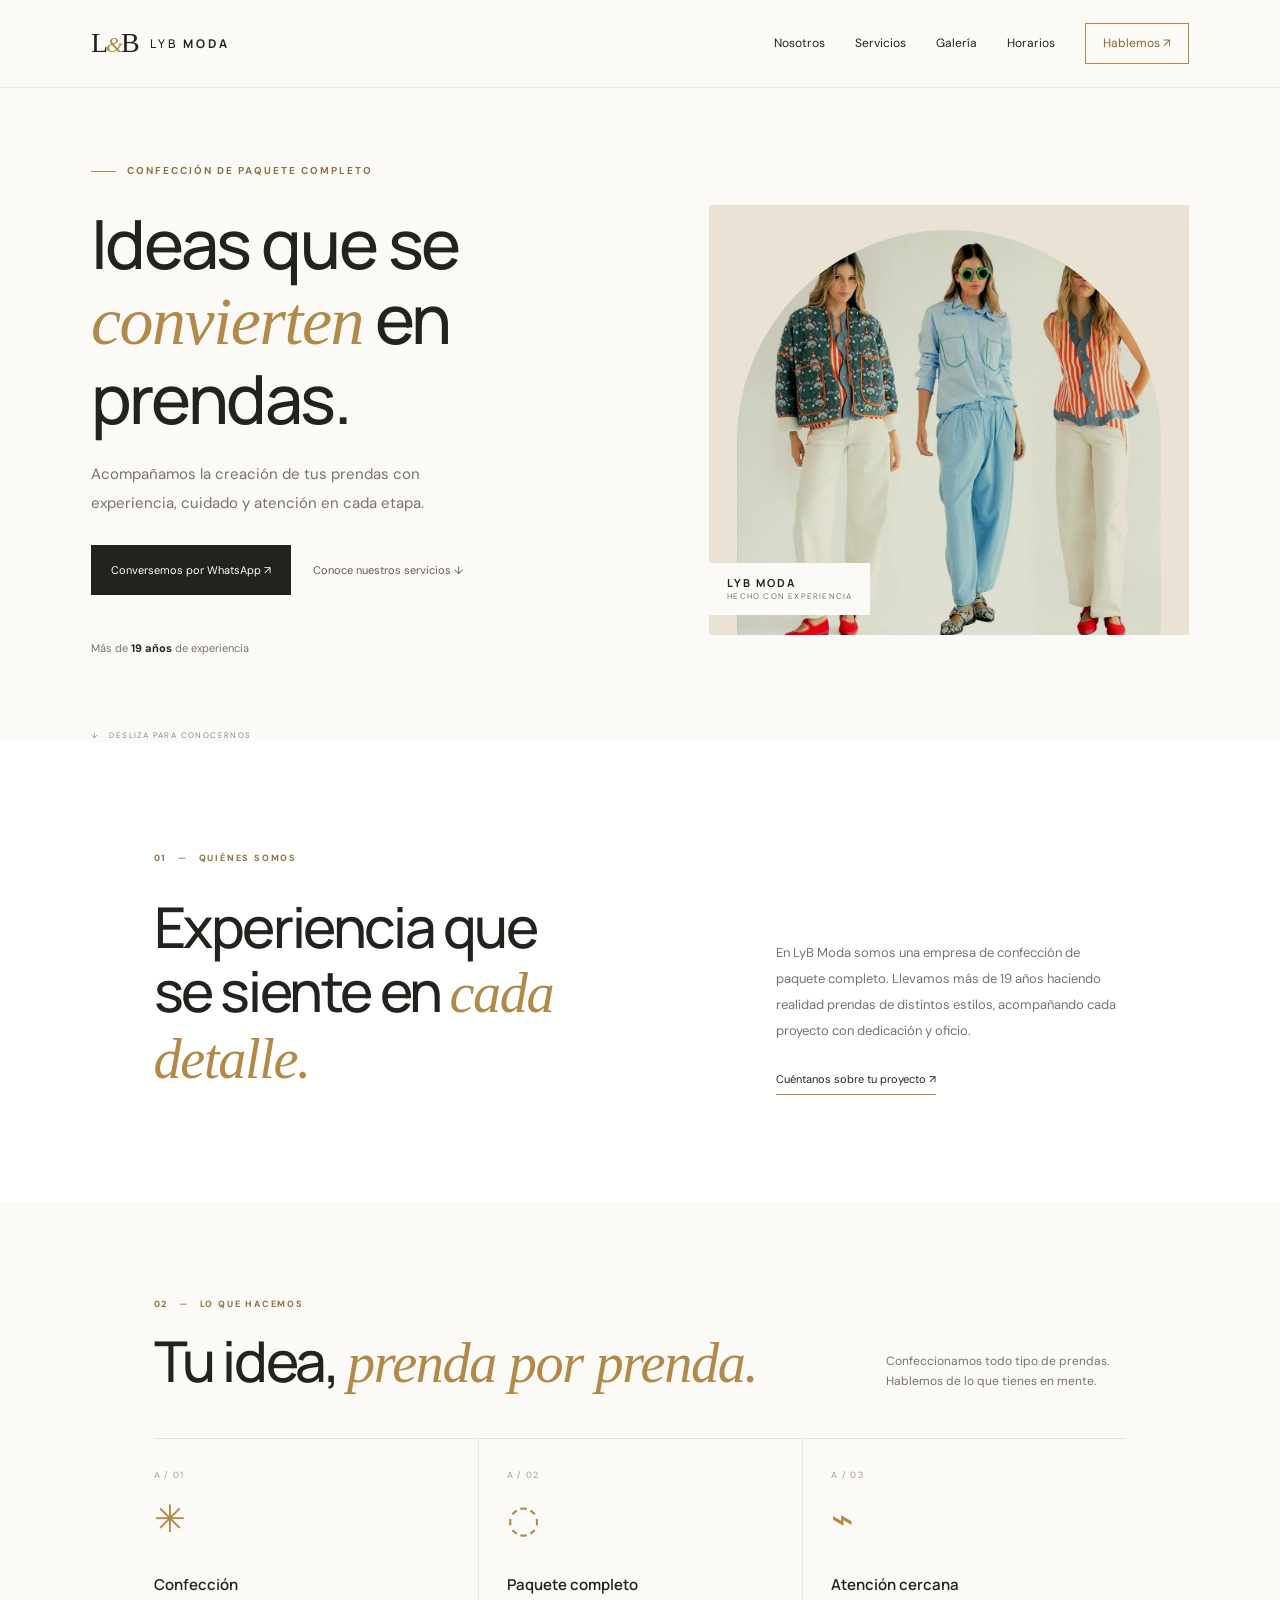
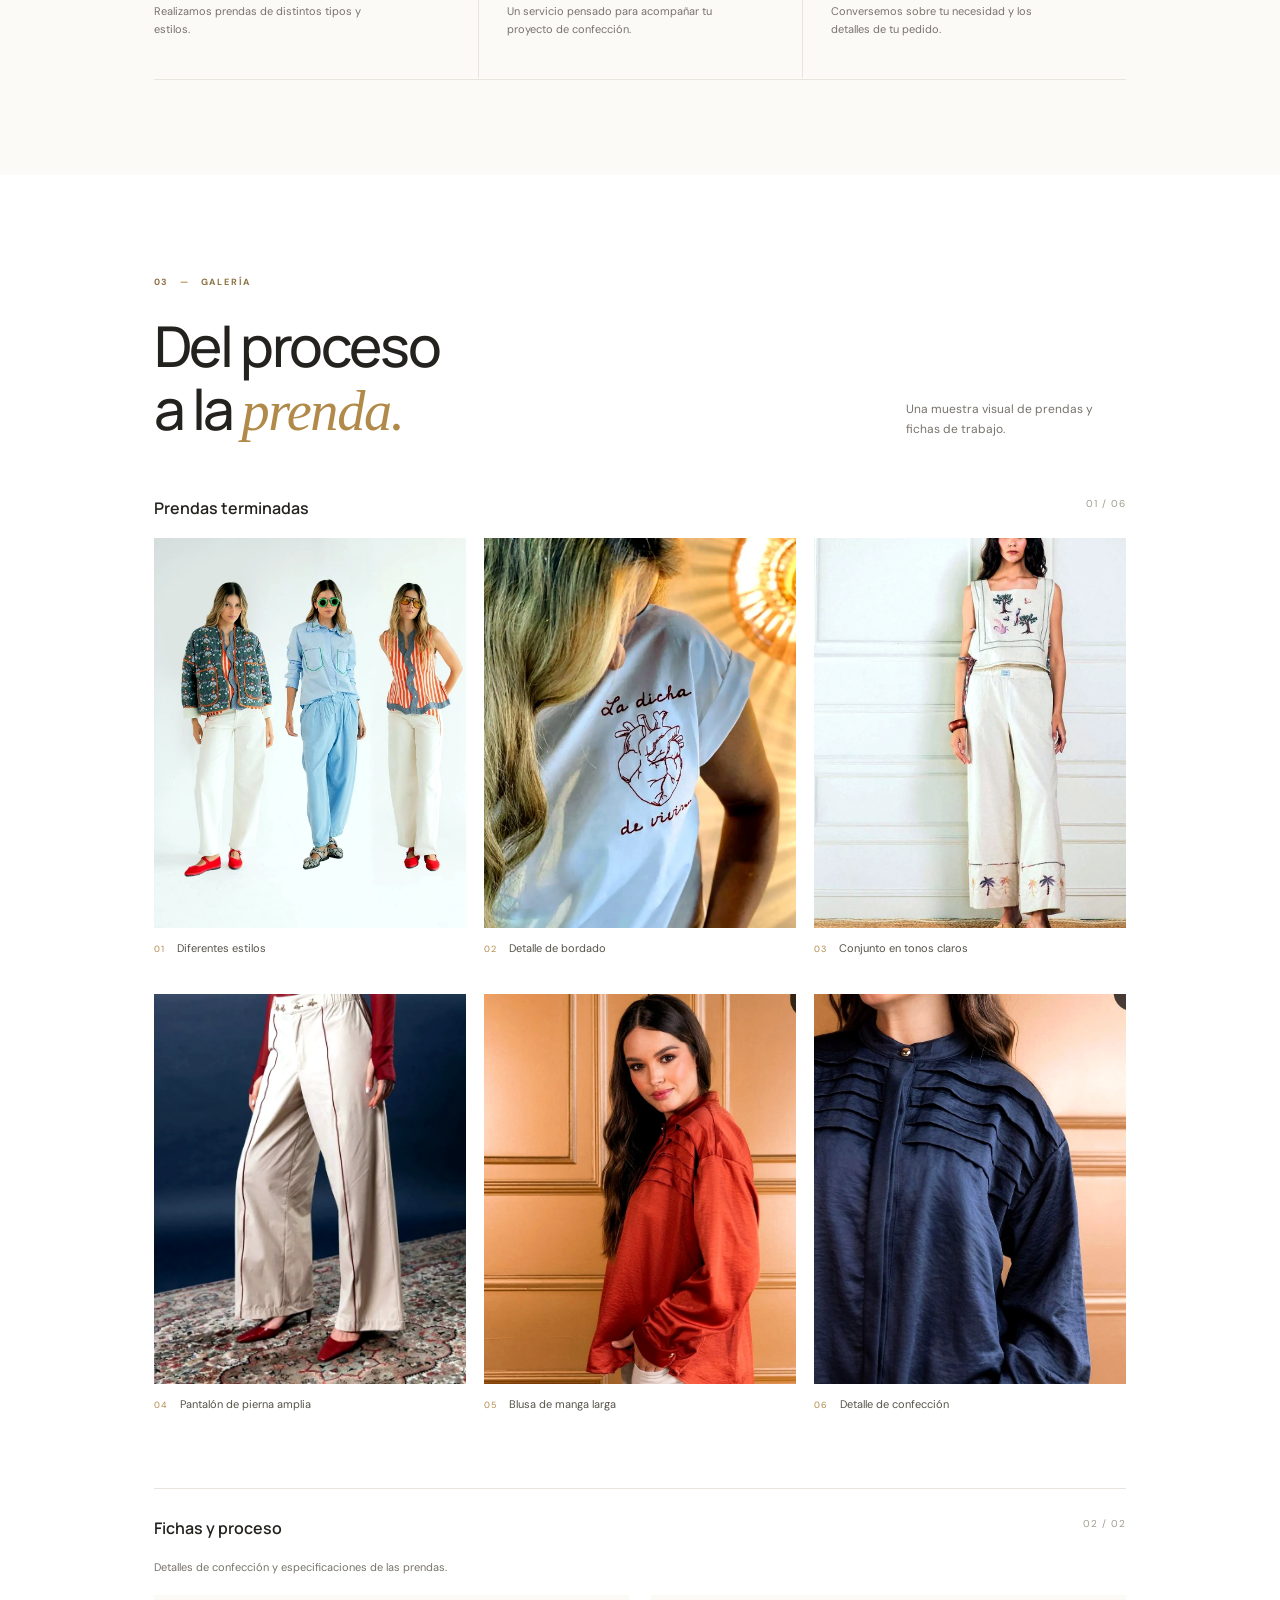
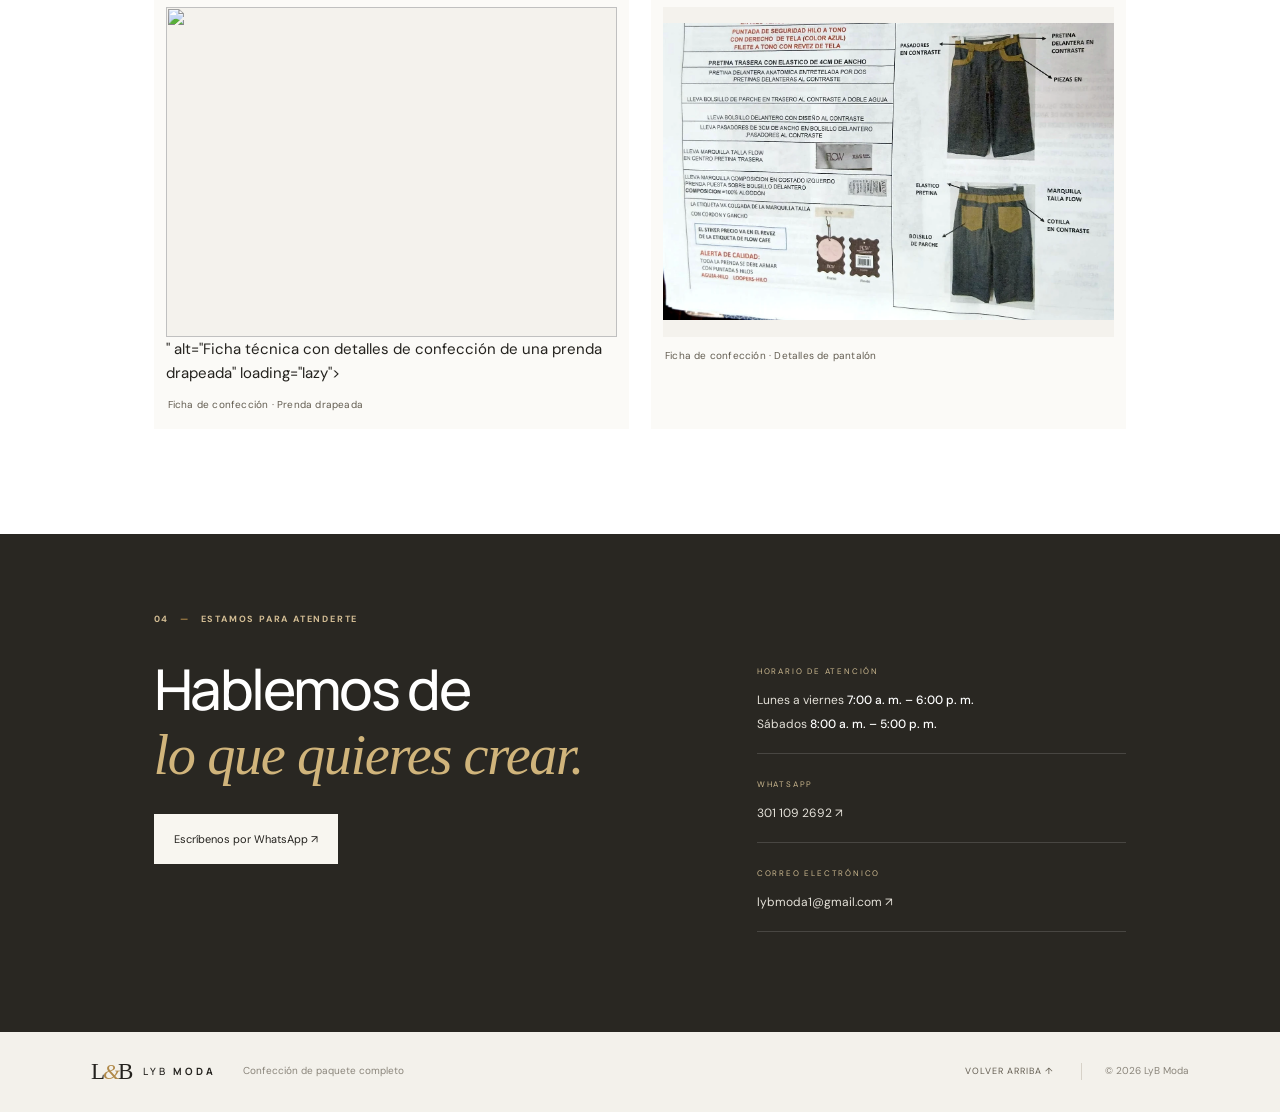
==== index.html @ 77613982 "Update index.html" ====
<!doctype html>
<html lang="es">
<head><link rel="icon" type="image/svg+xml" href="/favicon.svg"><meta name="google-site-verification" content="0dQCkHLIW9ZIrXyaN4uLLmkhu7YWwu2IbGahQfvzUVA">
  <meta charset="utf-8"><meta name="viewport" content="width=device-width, initial-scale=1"><meta name="theme-color" content="#fbfaf7">
  <meta name="description" content="LyB Moda: confección de paquete completo con más de 19 años de experiencia.">
  <title>LyB Moda | Confección de paquete completo</title>
  <link rel="preconnect" href="https://fonts.googleapis.com"><link rel="preconnect" href="https://fonts.gstatic.com" crossorigin>
  <link href="https://fonts.googleapis.com/css2?family=DM+Sans:wght@400;500;600;700&family=Manrope:wght@400;500;600;700;800&display=swap" rel="stylesheet">
  <link rel="stylesheet" href="styles.css">
</head>
<body>
  <header class="site-header"><a class="brand" href="#inicio"><span class="brand-mark">L<span>&amp;</span>B</span><span class="brand-name">LYB <b>MODA</b></span></a>
    <button class="menu-toggle" aria-expanded="false" aria-controls="site-nav" aria-label="Abrir menú"><span></span><span></span></button>
    <nav id="site-nav" class="site-nav" aria-label="Navegación principal"><a href="#nosotros">Nosotros</a><a href="#servicios">Servicios</a><a href="#galeria">Galería</a><a href="#horarios">Horarios</a><a class="nav-cta" href="https://wa.me/573011092692" target="_blank" rel="noopener">Hablemos ↗</a></nav>
  </header>
  <main>
    <section class="hero" id="inicio"><div class="hero-copy"><p class="eyebrow">CONFECCIÓN DE PAQUETE COMPLETO</p><h1>Ideas que se<br><em>convierten</em> en prendas.</h1><p class="hero-text">Acompañamos la creación de tus prendas con experiencia, cuidado y atención en cada etapa.</p><div class="hero-actions"><a class="button button-dark" href="https://wa.me/573011092692?text=Hola%20LyB%20Moda%2C%20quiero%20conocer%20sus%20servicios." target="_blank" rel="noopener">Conversemos por WhatsApp ↗</a><a class="text-link" href="#servicios">Conoce nuestros servicios ↓</a></div><p class="hero-note">Más de <strong>19 años</strong> de experiencia</p></div><div class="hero-art"><div class="art-arch"><img src="lookbook-equipo.webp" alt="Tres propuestas de prendas en diferentes estilos"></div><div class="art-label"><b>LYB MODA</b><small>HECHO CON EXPERIENCIA</small></div></div><a class="scroll-cue" href="#nosotros">↓ &nbsp; DESLIZA PARA CONOCERNOS</a></section>
    <section class="intro section" id="nosotros"><div class="section-kicker">01 <span>—</span> QUIÉNES SOMOS</div><div class="intro-content"><h2>Experiencia que<br>se siente en <em>cada detalle.</em></h2><div class="intro-copy"><p>En LyB Moda somos una empresa de confección de paquete completo. Llevamos más de 19 años haciendo realidad prendas de distintos estilos, acompañando cada proyecto con dedicación y oficio.</p><a class="under-link" href="https://wa.me/573011092692" target="_blank" rel="noopener">Cuéntanos sobre tu proyecto ↗</a></div></div></section>
    <section class="services section" id="servicios"><div class="section-head"><div><div class="section-kicker">02 <span>—</span> LO QUE HACEMOS</div><h2>Tu idea, <em>prenda por prenda.</em></h2></div><p>Confeccionamos todo tipo de prendas. Hablemos de lo que tienes en mente.</p></div><div class="service-grid"><article class="service-card"><span class="service-index">A / 01</span><div class="service-icon">✳</div><h3>Confección</h3><p>Realizamos prendas de distintos tipos y estilos.</p></article><article class="service-card"><span class="service-index">A / 02</span><div class="service-icon">◌</div><h3>Paquete completo</h3><p>Un servicio pensado para acompañar tu proyecto de confección.</p></article><article class="service-card"><span class="service-index">A / 03</span><div class="service-icon">⌁</div><h3>Atención cercana</h3><p>Conversemos sobre tu necesidad y los detalles de tu pedido.</p></article></div></section>
    <section class="gallery section" id="galeria"><div class="section-kicker">03 <span>—</span> GALERÍA</div><div class="gallery-heading"><h2>Del proceso<br>a la <em>prenda.</em></h2><p>Una muestra visual de prendas y fichas de trabajo.</p></div><h3 class="gallery-subtitle">Prendas terminadas <span>01 / 06</span></h3><div class="garment-grid">
      <figure class="garment-card"><img src="lookbook-equipo.webp" alt="Tres propuestas de prendas en diferentes estilos" loading="lazy"><figcaption><span>01</span> Diferentes estilos</figcaption></figure>
      <figure class="garment-card"><img src="detalle-bordado.webp" alt="Detalle de bordado aplicado en una prenda" loading="lazy"><figcaption><span>02</span> Detalle de bordado</figcaption></figure>
      <figure class="garment-card"><img src="conjunto-claro.webp" alt="Conjunto claro con detalles decorativos" loading="lazy"><figcaption><span>03</span> Conjunto en tonos claros</figcaption></figure>
      <figure class="garment-card"><img src="pantalon-sastrero.webp" alt="Pantalón de pierna amplia en tono claro" loading="lazy"><figcaption><span>04</span> Pantalón de pierna amplia</figcaption></figure>
      <figure class="garment-card"><img src="blusa-roja.webp" alt="Blusa roja de manga larga" loading="lazy"><figcaption><span>05</span> Blusa de manga larga</figcaption></figure>
      <figure class="garment-card"><img src="blusa-azul.webp" alt="Detalle de blusa azul con pliegues" loading="lazy"><figcaption><span>06</span> Detalle de confección</figcaption></figure>
    </div><div class="process-heading"><div><h3 class="gallery-subtitle">Fichas y proceso</h3><p>Detalles de confección y especificaciones de las prendas.</p></div><span>02 / 02</span></div><div class="process-grid"><figure class="process-card"><img src="<img src="ficha-sin-flow.jpg" ...>
      " alt="Ficha técnica con detalles de confección de una prenda drapeada" loading="lazy"><figcaption>Ficha de confección · Prenda drapeada</figcaption></figure><figure class="process-card"><img src="ficha-pantalon-detalles.webp" alt="Ficha técnica de pantalón con detalles de bolsillos y costuras" loading="lazy"><figcaption>Ficha de confección · Detalles de pantalón</figcaption></figure></div></section>
    <section class="contact-band" id="horarios"><div class="section-kicker">04 <span>—</span> ESTAMOS PARA ATENDERTE</div><div class="contact-layout"><div><h2>Hablemos de<br><em>lo que quieres crear.</em></h2><a class="button button-light" href="https://wa.me/573011092692?text=Hola%20LyB%20Moda%2C%20quiero%20hacer%20una%20consulta." target="_blank" rel="noopener">Escríbenos por WhatsApp ↗</a></div><div class="contact-details"><div class="detail-block"><span class="detail-label">HORARIO DE ATENCIÓN</span><p>Lunes a viernes <b>7:00 a. m. – 6:00 p. m.</b><br>Sábados <b>8:00 a. m. – 5:00 p. m.</b></p></div><div class="detail-block"><span class="detail-label">WHATSAPP</span><a href="https://wa.me/573011092692" target="_blank" rel="noopener">301 109 2692 ↗</a></div><div class="detail-block"><span class="detail-label">CORREO ELECTRÓNICO</span><a href="mailto:lybmoda1@gmail.com">lybmoda1@gmail.com ↗</a></div></div></div></section>
  </main>
  <footer class="footer"><a class="brand" href="#inicio"><span class="brand-mark">L<span>&amp;</span>B</span><span class="brand-name">LYB <b>MODA</b></span></a><span class="footer-note">Confección de paquete completo</span><a class="back-top" href="#inicio">VOLVER ARRIBA ↑</a><span class="copyright">© <span id="year">2026</span> LyB Moda</span></footer>
  <script src="script.js"></script>
</body>
</html>
---- styles.css ----
:root{--ink:#24221e;--muted:#77736c;--gold:#b18a4a;--paper:#fbfaf7;--white:#fff;--line:#e9e5dc;--serif:Georgia,'Times New Roman',serif;--sans:'DM Sans',Arial,sans-serif;--display:'Manrope',Arial,sans-serif}*{box-sizing:border-box}html{scroll-behavior:smooth}body{margin:0;background:var(--paper);color:var(--ink);font-family:var(--sans);font-size:15px;line-height:1.65}a{color:inherit;text-decoration:none}.site-header{height:88px;padding:0 7.1%;display:flex;align-items:center;justify-content:space-between;border-bottom:1px solid #24221e12;background:#fbfaf7f5;position:relative;z-index:5}.brand{display:flex;align-items:center;gap:12px}.brand-mark{font-family:var(--serif);font-size:28px;letter-spacing:-2px}.brand-mark span{font-style:italic;color:var(--gold);font-size:22px}.brand-name{font-family:var(--display);font-size:12px;letter-spacing:3px;font-weight:500}.brand-name b{font-weight:700}.site-nav{display:flex;align-items:center;gap:30px;font-size:12px}.site-nav>a:not(.nav-cta):hover{color:var(--gold)}.nav-cta{padding:10px 17px;border:1px solid var(--gold);color:#87662f}.menu-toggle{display:none}.hero{min-height:625px;padding:75px 7.1% 65px;display:grid;grid-template-columns:1fr .92fr;align-items:center;gap:6%;position:relative}.hero-copy{max-width:570px;padding-bottom:20px}.eyebrow,.section-kicker{font-size:10px;letter-spacing:2px;font-weight:700;color:#8c7143}.eyebrow{margin:0 0 25px}.eyebrow:before{content:'';display:inline-block;width:25px;height:1px;background:var(--gold);vertical-align:middle;margin-right:11px}h1,h2{font-family:var(--display);font-weight:500;letter-spacing:-2.4px;line-height:1.12}h1{font-size:clamp(47px,5.3vw,74px);margin:0 0 24px}h1 em,h2 em{font-family:var(--serif);font-weight:400;color:var(--gold);letter-spacing:-1.4px}.hero-text{max-width:400px;color:var(--muted);font-size:15px;line-height:1.9;margin-bottom:28px}.hero-actions{display:flex;align-items:center;gap:22px;flex-wrap:wrap}.button{display:inline-flex;align-items:center;justify-content:center;min-height:50px;padding:0 20px;font-size:11px;transition:.2s}.button:hover{transform:translateY(-2px)}.button-dark{background:var(--ink);color:white}.button-light{background:#f8f6f0;color:var(--ink)}.text-link{font-size:11px;color:#605b52}.hero-note{margin:44px 0 0;color:var(--muted);font-size:11px}.hero-note strong{color:var(--ink)}.hero-art{height:430px;max-width:480px;width:100%;justify-self:end;position:relative;background:#e9e2d5}.art-arch{position:absolute;inset:25px 28px 0;overflow:hidden;border-radius:240px 240px 0 0;background:#e7dfd0}.art-arch img{height:100%;width:100%;object-fit:cover;object-position:center 35%;mix-blend-mode:multiply}.art-label{position:absolute;left:0;bottom:20px;background:var(--paper);padding:12px 18px;display:flex;flex-direction:column}.art-label b{font:700 11px var(--display);letter-spacing:2px}.art-label small{font-size:8px;letter-spacing:1.2px;color:var(--muted)}.scroll-cue{position:absolute;bottom:0;left:7.1%;font-size:8px;letter-spacing:1.4px;color:#8d887f}.section{padding-left:12%;padding-right:12%}.intro{padding-top:108px;padding-bottom:111px;background:white}.section-kicker{font-size:9px;letter-spacing:1.8px}.section-kicker span{color:var(--gold);padding:0 7px}.intro-content{display:grid;grid-template-columns:1.2fr .8fr;gap:10%;align-items:end;margin-top:30px}.intro h2,.section-head h2,.gallery-heading h2,.contact-band h2{font-size:clamp(36px,4.4vw,57px);margin:0}.intro-copy{max-width:410px}.intro-copy p{font-size:13px;color:var(--muted);line-height:2;margin-bottom:22px}.under-link{font-size:11px;border-bottom:1px solid var(--gold);padding-bottom:8px}.services{padding-top:95px;padding-bottom:95px}.section-head{display:flex;justify-content:space-between;align-items:end;gap:40px;margin-bottom:42px}.section-head h2{margin-top:18px}.section-head>p{max-width:240px;font-size:12px;color:var(--muted);margin:0 0 4px}.service-grid{display:grid;grid-template-columns:repeat(3,1fr);border-top:1px solid var(--line);border-bottom:1px solid var(--line)}.service-card{min-height:240px;padding:22px 28px 24px 0;border-bottom:2px solid transparent;transition:.2s}.service-card:hover{border-color:var(--gold)}.service-card+.service-card{border-left:1px solid var(--line);padding-left:28px}.service-index{font-size:9px;letter-spacing:1.3px;color:#a29c90}.service-icon{height:65px;margin:12px 0;color:var(--gold);font:38px var(--serif)}.service-card h3{font:600 15px var(--display);margin:0 0 7px}.service-card p{font-size:11px;color:var(--muted);max-width:230px;margin:0}.gallery{padding-top:100px;padding-bottom:105px;background:#fff}.gallery-heading{display:flex;justify-content:space-between;align-items:end;margin:25px 0 53px}.gallery-heading p{max-width:220px;color:var(--muted);font-size:12px;margin:0 0 4px}.gallery-subtitle{font:600 16px var(--display);margin:0 0 19px}.gallery-subtitle span,.process-heading>span{float:right;color:#a29c90;font:10px var(--sans);letter-spacing:1px}.garment-grid{display:grid;grid-template-columns:repeat(3,1fr);gap:26px 18px}.garment-card,.process-card{margin:0;min-width:0}.garment-card img{width:100%;aspect-ratio:4/5;object-fit:cover;background:#eee9df;display:block;transition:filter .25s}.garment-card:nth-child(1) img{object-position:center 30%}.garment-card:nth-child(2) img{object-position:center 40%}.garment-card figcaption{font-size:11px;padding:11px 0;color:#565149}.garment-card figcaption span{font-size:9px;letter-spacing:1px;color:var(--gold);margin-right:9px}.process-heading{display:flex;justify-content:space-between;align-items:start;margin:64px 0 18px;padding-top:28px;border-top:1px solid var(--line)}.process-heading p{font-size:11px;color:var(--muted);margin:0}.process-grid{display:grid;grid-template-columns:repeat(2,1fr);gap:22px}.process-card{background:var(--paper);padding:12px}.process-card img{width:100%;height:330px;object-fit:contain;display:block;background:#f4f2ed}.process-card figcaption{font-size:10px;letter-spacing:.2px;padding:11px 2px 3px;color:#625c50}.contact-band{background:#292722;color:white;padding:78px 12% 84px}.contact-band .section-kicker{color:#d3bd94}.contact-layout{display:grid;grid-template-columns:1fr .76fr;gap:12%;margin-top:31px}.contact-band h2{margin-bottom:27px}.contact-band h2 em{color:#d0b47b}.detail-block{padding:0 0 17px;margin-bottom:16px;border-bottom:1px solid #ffffff25}.detail-label{font-size:8px;letter-spacing:1.8px;color:#cbb88f}.detail-block p,.detail-block>a{font-size:12px;line-height:2;color:#e4e1d9;margin:6px 0 0;display:block}.detail-block b{font-weight:500;color:#fff}.footer{min-height:80px;padding:18px 7.1%;display:flex;align-items:center;gap:27px;background:#f3f1eb}.footer .brand-mark{font-size:23px}.footer .brand-name{font-size:10px}.footer-note,.copyright{font-size:10px;color:#8a857b}.back-top{font-size:9px;letter-spacing:1px;color:#625c50;margin-left:auto}.copyright{border-left:1px solid #d7d2c8;padding-left:23px}
@media(max-width:900px){.site-header{padding:0 5%}.site-nav{gap:18px}.hero{padding-left:5%;padding-right:5%;min-height:570px;gap:4%}.hero-art{height:370px}.section{padding-left:8%;padding-right:8%}.contact-band{padding-left:8%;padding-right:8%}.scroll-cue{left:5%}.service-card{padding-right:16px}.service-card+.service-card{padding-left:18px}}
@media(max-width:650px){body{font-size:14px}.site-header{height:72px;padding:0 6%}.brand-mark{font-size:25px}.menu-toggle{display:flex;flex-direction:column;gap:5px;border:0;background:none;padding:10px}.menu-toggle span{width:22px;height:1px;background:var(--ink)}.site-nav{display:none;position:absolute;top:71px;left:0;right:0;background:var(--paper);padding:17px 6% 24px;align-items:stretch;gap:0;flex-direction:column;border-bottom:1px solid var(--line)}.site-nav.open{display:flex}.site-nav>a{padding:10px 0}.site-nav .nav-cta{margin-top:7px;text-align:center}.hero{display:flex;flex-direction:column;align-items:stretch;padding:56px 7% 62px;gap:32px}.hero-copy{padding:0}.eyebrow{font-size:8px;margin-bottom:20px}.hero h1{font-size:clamp(45px,12vw,62px);letter-spacing:-2px;margin-bottom:18px}.hero-text{font-size:13px;line-height:1.8}.hero-actions{gap:15px}.button{min-height:47px;padding:0 15px;font-size:10px}.text-link{font-size:10px}.hero-note{margin-top:27px}.hero-art{height:320px;max-width:none}.art-arch{inset:20px 20px 0}.scroll-cue{left:7%;bottom:0}.intro{padding-top:75px;padding-bottom:78px}.intro-content{grid-template-columns:1fr;gap:20px;margin-top:22px}.intro h2,.section-head h2,.gallery-heading h2{font-size:39px;letter-spacing:-1.8px}.intro-copy p{font-size:12px}.services{padding-top:75px;padding-bottom:72px}.section-head{display:block;margin-bottom:28px}.section-head>p{margin-top:14px;font-size:11px}.section-head h2{margin-top:15px}.service-grid{grid-template-columns:1fr}.service-card,.service-card+.service-card{min-height:0;padding:17px 0 20px;border-left:0;border-bottom:1px solid var(--line)}.service-icon{height:42px;margin:8px 0 2px}.service-card h3{font-size:14px}.service-card p{max-width:none}.gallery{padding-top:76px;padding-bottom:78px}.gallery-heading{display:block;margin:20px 0 35px}.gallery-heading p{margin-top:13px}.gallery-subtitle{font-size:14px;margin-bottom:13px}.garment-grid{grid-template-columns:repeat(2,minmax(0,1fr));gap:18px 12px}.garment-card img{aspect-ratio:3/4}.garment-card figcaption{font-size:10px;padding:8px 0}.garment-card figcaption span{margin-right:4px}.process-heading{margin:45px 0 15px;padding-top:22px}.process-grid{grid-template-columns:1fr;gap:15px}.process-card{padding:8px}.process-card img{height:255px}.contact-band{padding:62px 7% 65px}.contact-layout{grid-template-columns:1fr;gap:34px;margin-top:23px}.contact-band h2{font-size:40px;letter-spacing:-1.8px}.detail-block{padding-bottom:13px;margin-bottom:13px}.footer{padding:19px 6%;display:grid;grid-template-columns:1fr auto;gap:12px}.footer-note{grid-column:1}.back-top{grid-column:2;grid-row:1;margin:0}.copyright{grid-column:2;grid-row:2;border:0;padding:0;text-align:right}}
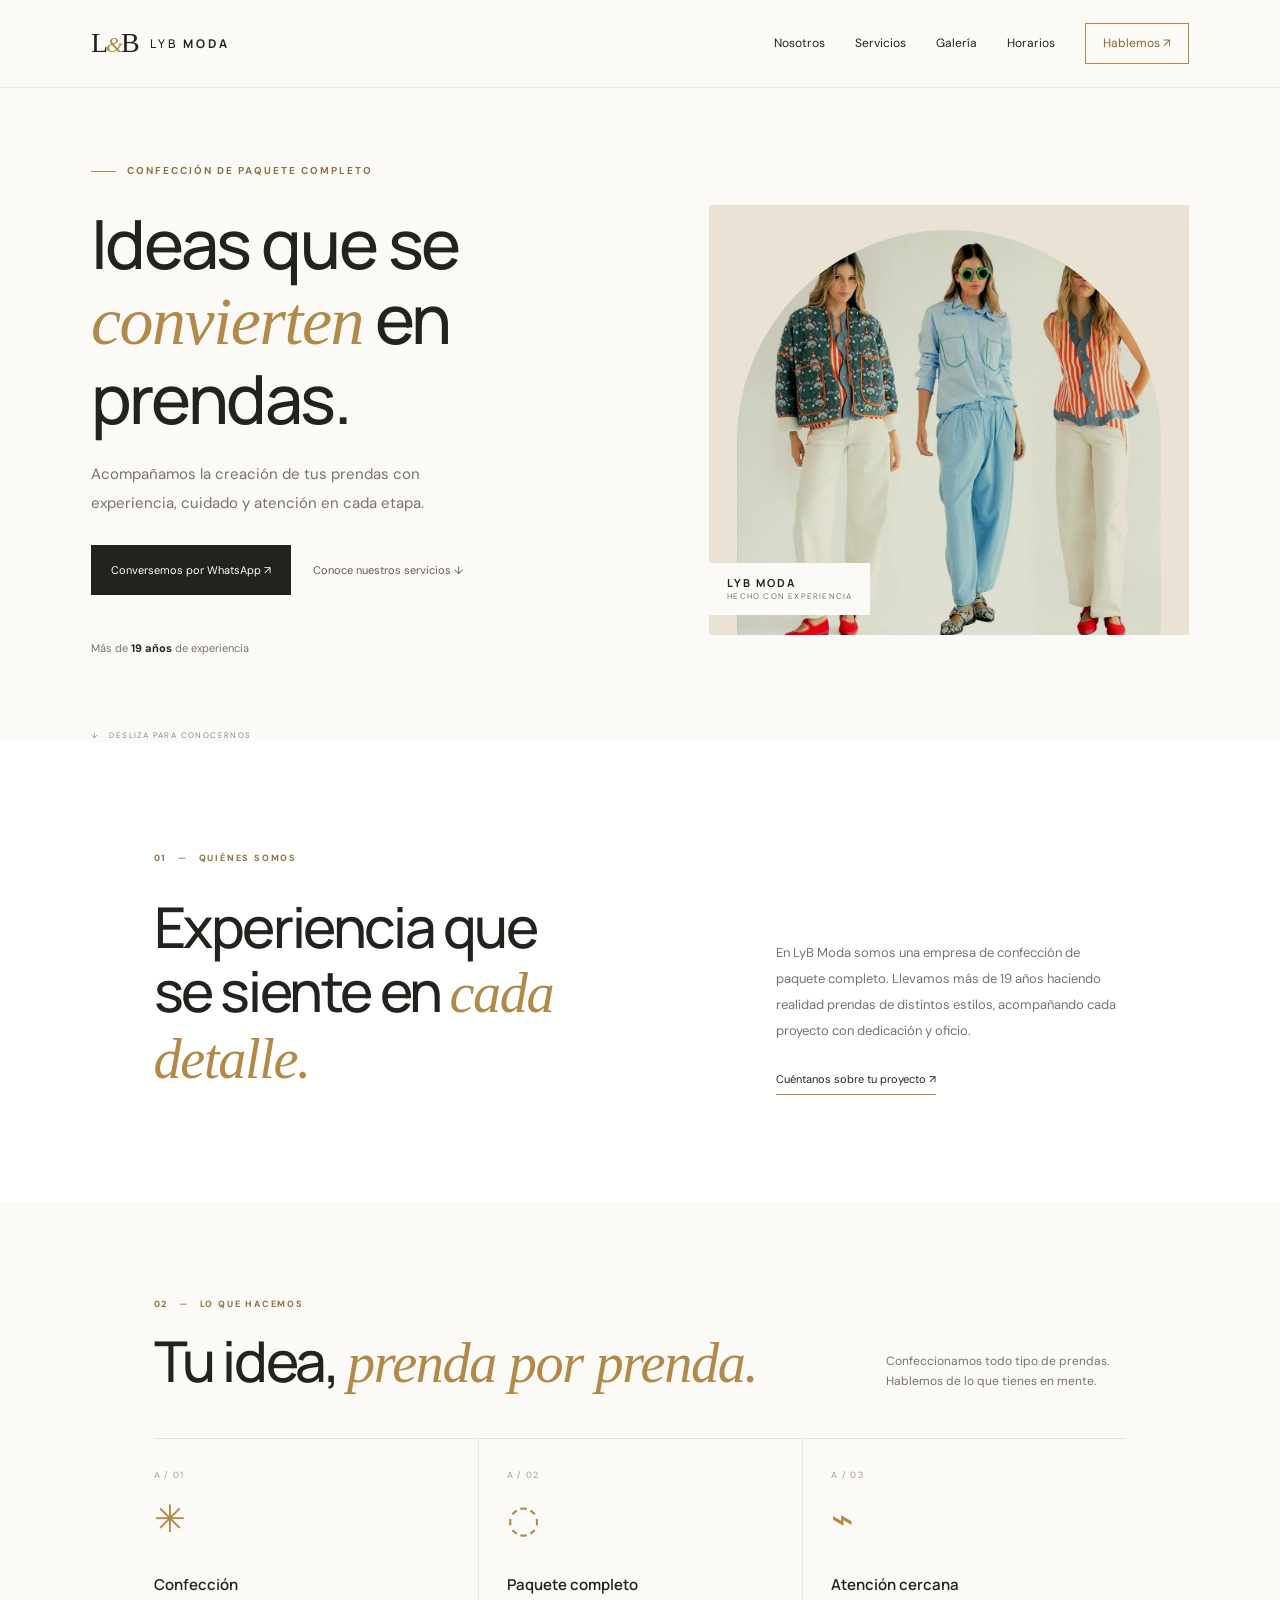
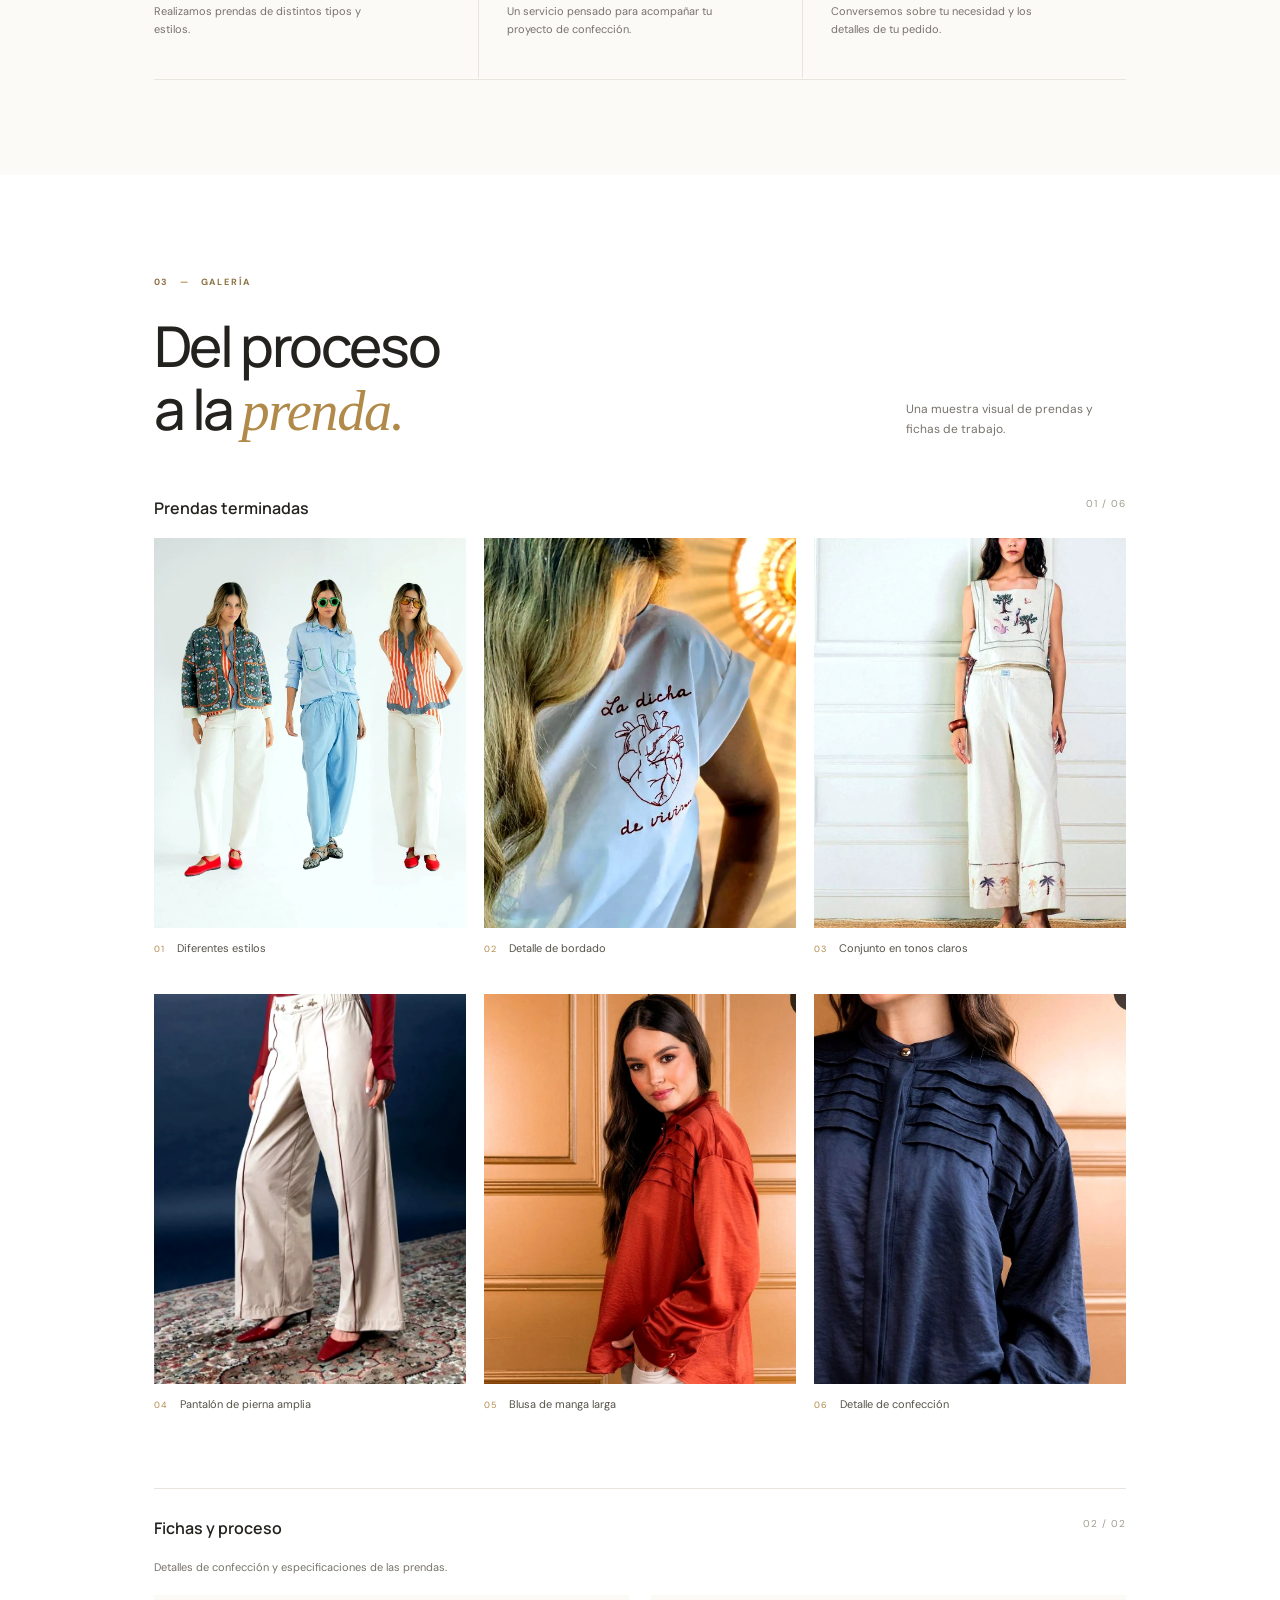
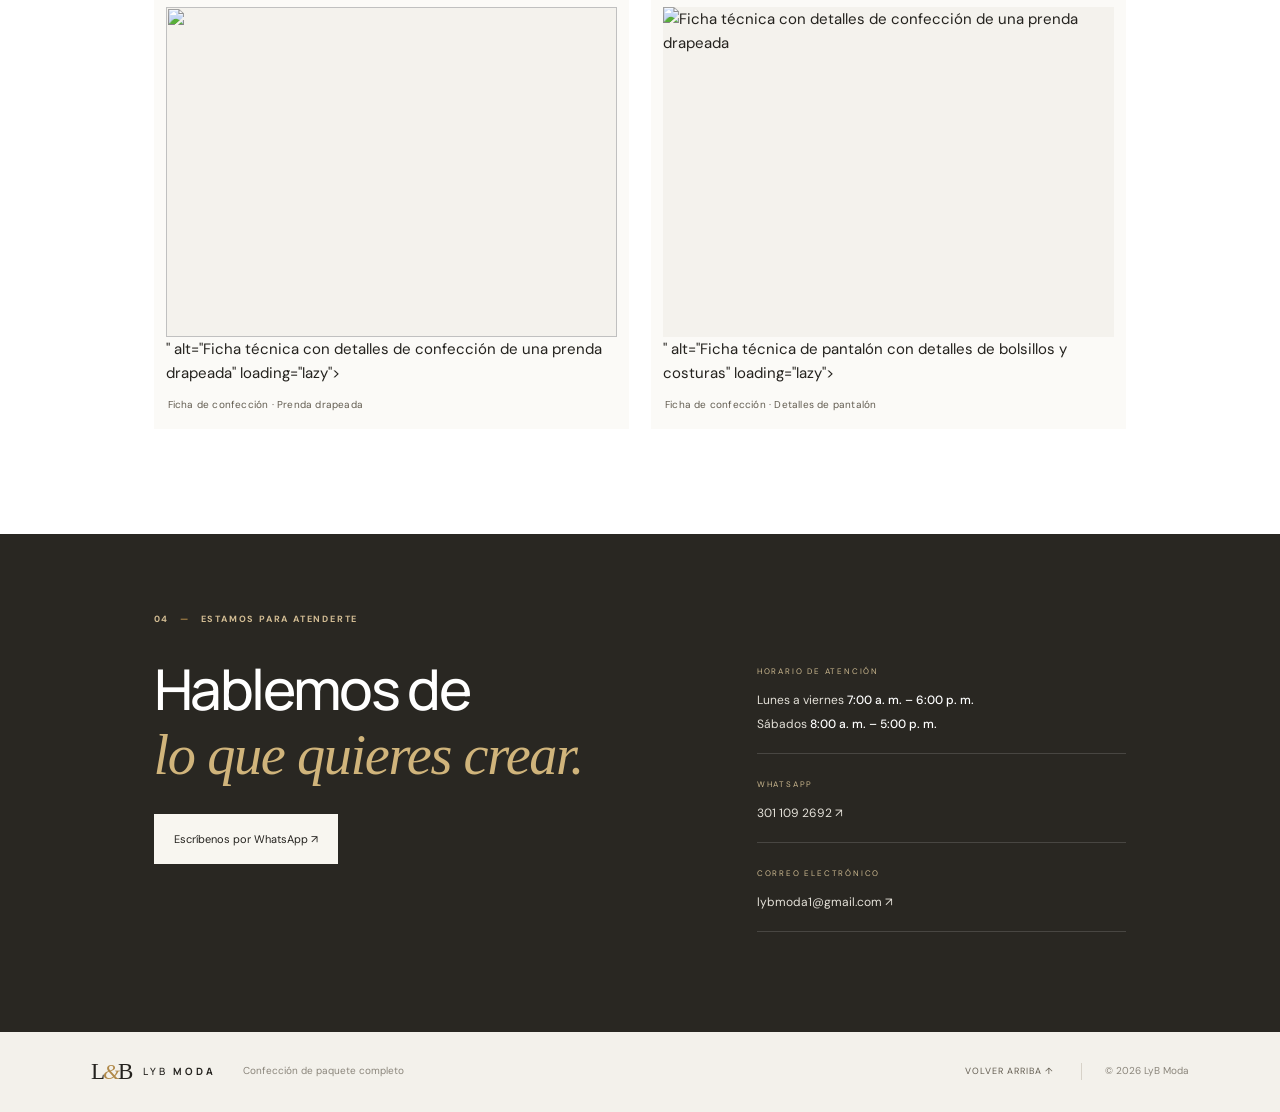
==== commit 31594862: "Fix HTML formatting and structure" ====
--- a/index.html
+++ b/index.html
@@ -24,8 +24,8 @@
       <figure class="garment-card"><img src="pantalon-sastrero.webp" alt="Pantalón de pierna amplia en tono claro" loading="lazy"><figcaption><span>04</span> Pantalón de pierna amplia</figcaption></figure>
       <figure class="garment-card"><img src="blusa-roja.webp" alt="Blusa roja de manga larga" loading="lazy"><figcaption><span>05</span> Blusa de manga larga</figcaption></figure>
       <figure class="garment-card"><img src="blusa-azul.webp" alt="Detalle de blusa azul con pliegues" loading="lazy"><figcaption><span>06</span> Detalle de confección</figcaption></figure>
-    </div><div class="process-heading"><div><h3 class="gallery-subtitle">Fichas y proceso</h3><p>Detalles de confección y especificaciones de las prendas.</p></div><span>02 / 02</span></div><div class="process-grid"><figure class="process-card"><img src="<img src="ficha-sin-flow.jpg" ...>
-      " alt="Ficha técnica con detalles de confección de una prenda drapeada" loading="lazy"><figcaption>Ficha de confección · Prenda drapeada</figcaption></figure><figure class="process-card"><img src="ficha-pantalon-detalles.webp" alt="Ficha técnica de pantalón con detalles de bolsillos y costuras" loading="lazy"><figcaption>Ficha de confección · Detalles de pantalón</figcaption></figure></div></section>
+    </div><div class="process-heading"><div><h3 class="gallery-subtitle">Fichas y proceso</h3><p>Detalles de confección y especificaciones de las prendas.</p></div><span>02 / 02</span></div><div class="process-grid"><figure class="process-card"><img src="<img src="ficha-pantalon-detalles.webp" ...>
+      " alt="Ficha técnica con detalles de confección de una prenda drapeada" loading="lazy"><figcaption>Ficha de confección · Prenda drapeada</figcaption></figure><figure class="process-card"><img src="<img src="ficha-prenda-drapeada.webp" alt="Ficha técnica con detalles de confección de una prenda drapeada" loading="lazy">" alt="Ficha técnica de pantalón con detalles de bolsillos y costuras" loading="lazy"><figcaption>Ficha de confección · Detalles de pantalón</figcaption></figure></div></section>
     <section class="contact-band" id="horarios"><div class="section-kicker">04 <span>—</span> ESTAMOS PARA ATENDERTE</div><div class="contact-layout"><div><h2>Hablemos de<br><em>lo que quieres crear.</em></h2><a class="button button-light" href="https://wa.me/573011092692?text=Hola%20LyB%20Moda%2C%20quiero%20hacer%20una%20consulta." target="_blank" rel="noopener">Escríbenos por WhatsApp ↗</a></div><div class="contact-details"><div class="detail-block"><span class="detail-label">HORARIO DE ATENCIÓN</span><p>Lunes a viernes <b>7:00 a. m. – 6:00 p. m.</b><br>Sábados <b>8:00 a. m. – 5:00 p. m.</b></p></div><div class="detail-block"><span class="detail-label">WHATSAPP</span><a href="https://wa.me/573011092692" target="_blank" rel="noopener">301 109 2692 ↗</a></div><div class="detail-block"><span class="detail-label">CORREO ELECTRÓNICO</span><a href="mailto:lybmoda1@gmail.com">lybmoda1@gmail.com ↗</a></div></div></div></section>
   </main>
   <footer class="footer"><a class="brand" href="#inicio"><span class="brand-mark">L<span>&amp;</span>B</span><span class="brand-name">LYB <b>MODA</b></span></a><span class="footer-note">Confección de paquete completo</span><a class="back-top" href="#inicio">VOLVER ARRIBA ↑</a><span class="copyright">© <span id="year">2026</span> LyB Moda</span></footer>
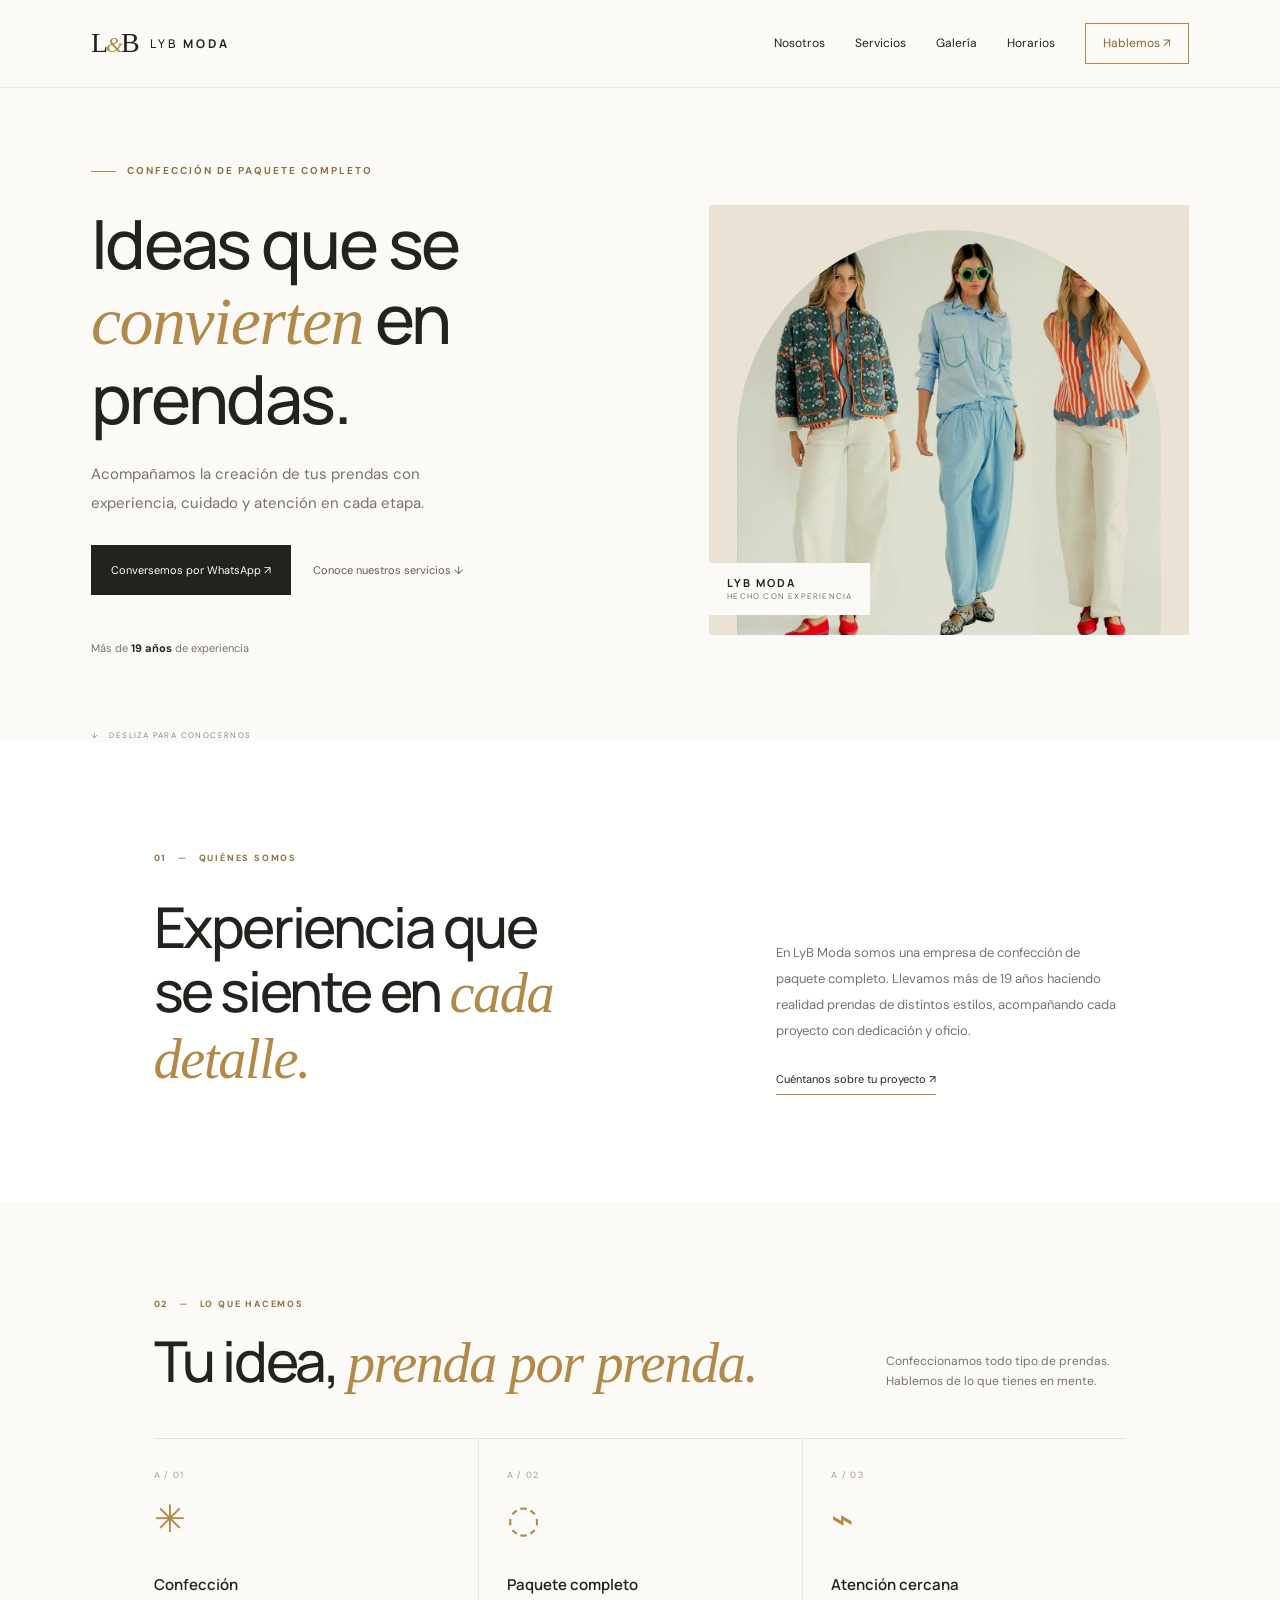
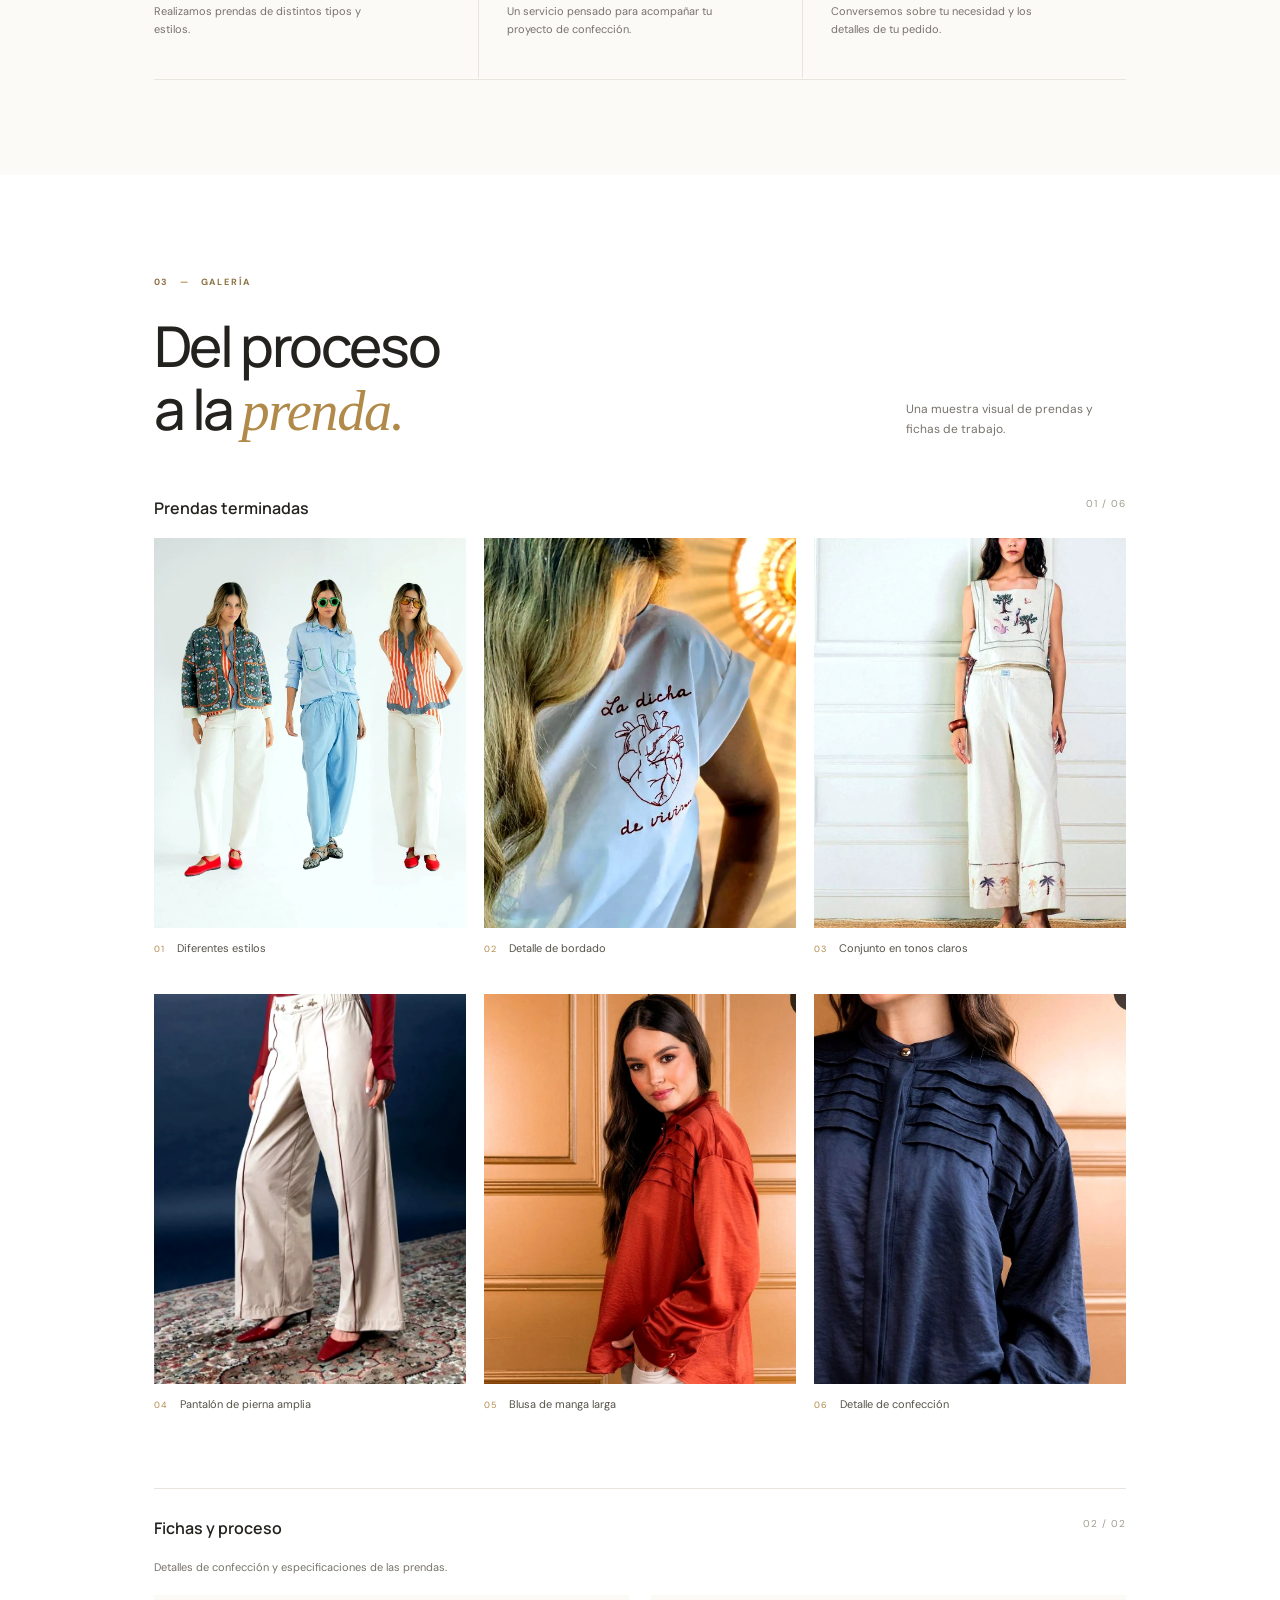
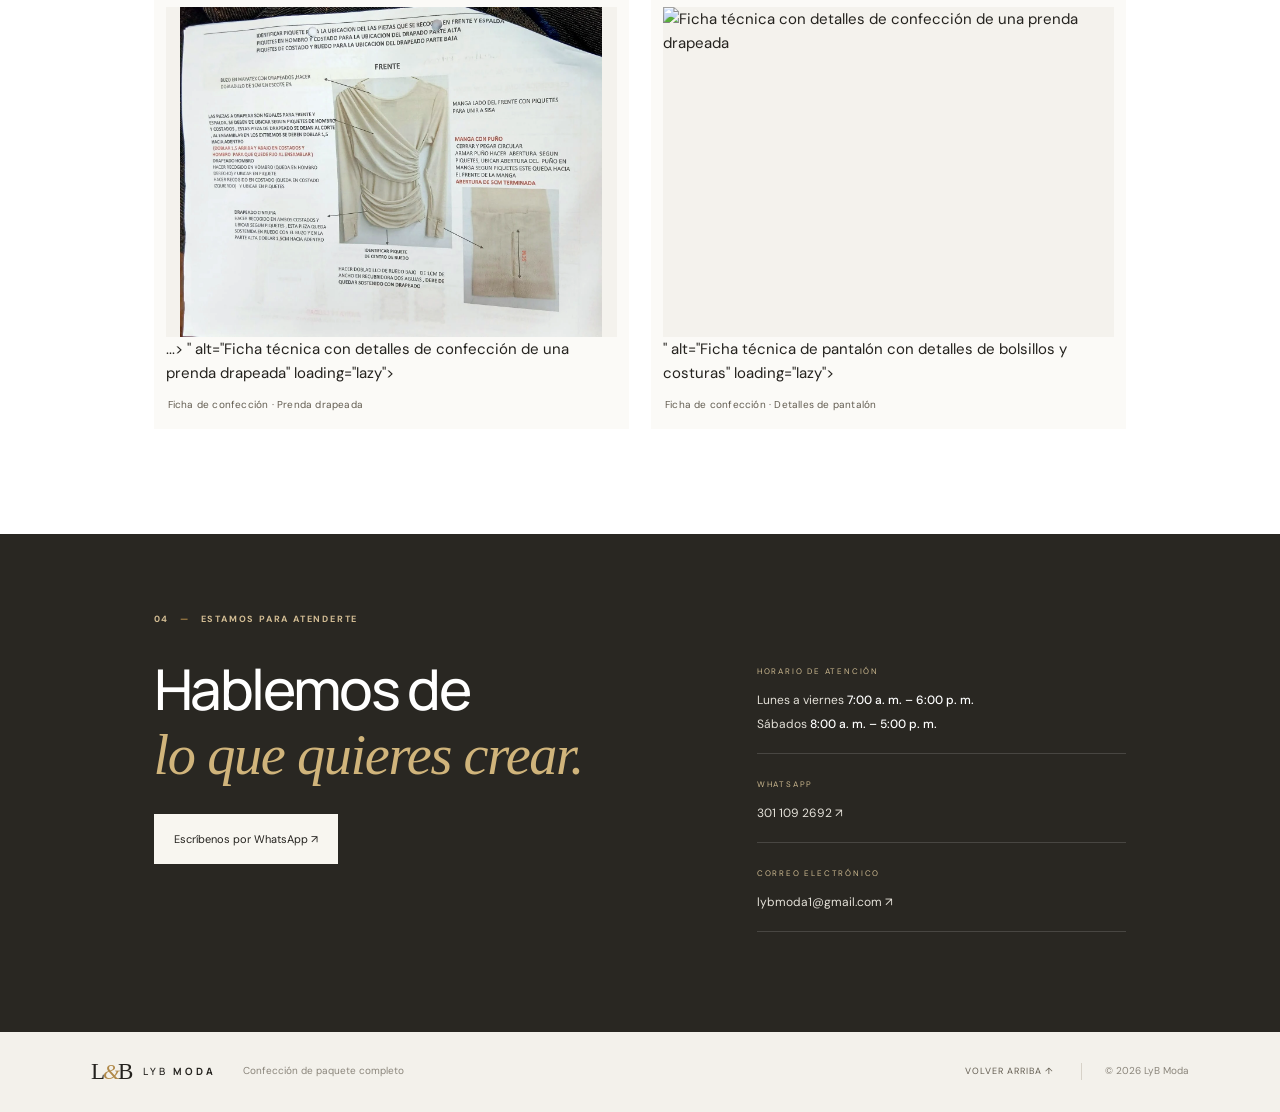
==== commit c8acf307: "Update index.html" ====
--- a/index.html
+++ b/index.html
@@ -24,7 +24,7 @@
       <figure class="garment-card"><img src="pantalon-sastrero.webp" alt="Pantalón de pierna amplia en tono claro" loading="lazy"><figcaption><span>04</span> Pantalón de pierna amplia</figcaption></figure>
       <figure class="garment-card"><img src="blusa-roja.webp" alt="Blusa roja de manga larga" loading="lazy"><figcaption><span>05</span> Blusa de manga larga</figcaption></figure>
       <figure class="garment-card"><img src="blusa-azul.webp" alt="Detalle de blusa azul con pliegues" loading="lazy"><figcaption><span>06</span> Detalle de confección</figcaption></figure>
-    </div><div class="process-heading"><div><h3 class="gallery-subtitle">Fichas y proceso</h3><p>Detalles de confección y especificaciones de las prendas.</p></div><span>02 / 02</span></div><div class="process-grid"><figure class="process-card"><img src="<img src="ficha-pantalon-detalles.webp" ...>
+    </div><div class="process-heading"><div><h3 class="gallery-subtitle">Fichas y proceso</h3><p>Detalles de confección y especificaciones de las prendas.</p></div><span>02 / 02</span></div><div class="process-grid"><figure class="process-card"><img src="ficha-prenda-drapeada.webp" alt="Ficha técnica con detalles de confección de una prenda drapeada" loading="lazy"> ...>
       " alt="Ficha técnica con detalles de confección de una prenda drapeada" loading="lazy"><figcaption>Ficha de confección · Prenda drapeada</figcaption></figure><figure class="process-card"><img src="<img src="ficha-prenda-drapeada.webp" alt="Ficha técnica con detalles de confección de una prenda drapeada" loading="lazy">" alt="Ficha técnica de pantalón con detalles de bolsillos y costuras" loading="lazy"><figcaption>Ficha de confección · Detalles de pantalón</figcaption></figure></div></section>
     <section class="contact-band" id="horarios"><div class="section-kicker">04 <span>—</span> ESTAMOS PARA ATENDERTE</div><div class="contact-layout"><div><h2>Hablemos de<br><em>lo que quieres crear.</em></h2><a class="button button-light" href="https://wa.me/573011092692?text=Hola%20LyB%20Moda%2C%20quiero%20hacer%20una%20consulta." target="_blank" rel="noopener">Escríbenos por WhatsApp ↗</a></div><div class="contact-details"><div class="detail-block"><span class="detail-label">HORARIO DE ATENCIÓN</span><p>Lunes a viernes <b>7:00 a. m. – 6:00 p. m.</b><br>Sábados <b>8:00 a. m. – 5:00 p. m.</b></p></div><div class="detail-block"><span class="detail-label">WHATSAPP</span><a href="https://wa.me/573011092692" target="_blank" rel="noopener">301 109 2692 ↗</a></div><div class="detail-block"><span class="detail-label">CORREO ELECTRÓNICO</span><a href="mailto:lybmoda1@gmail.com">lybmoda1@gmail.com ↗</a></div></div></div></section>
   </main>
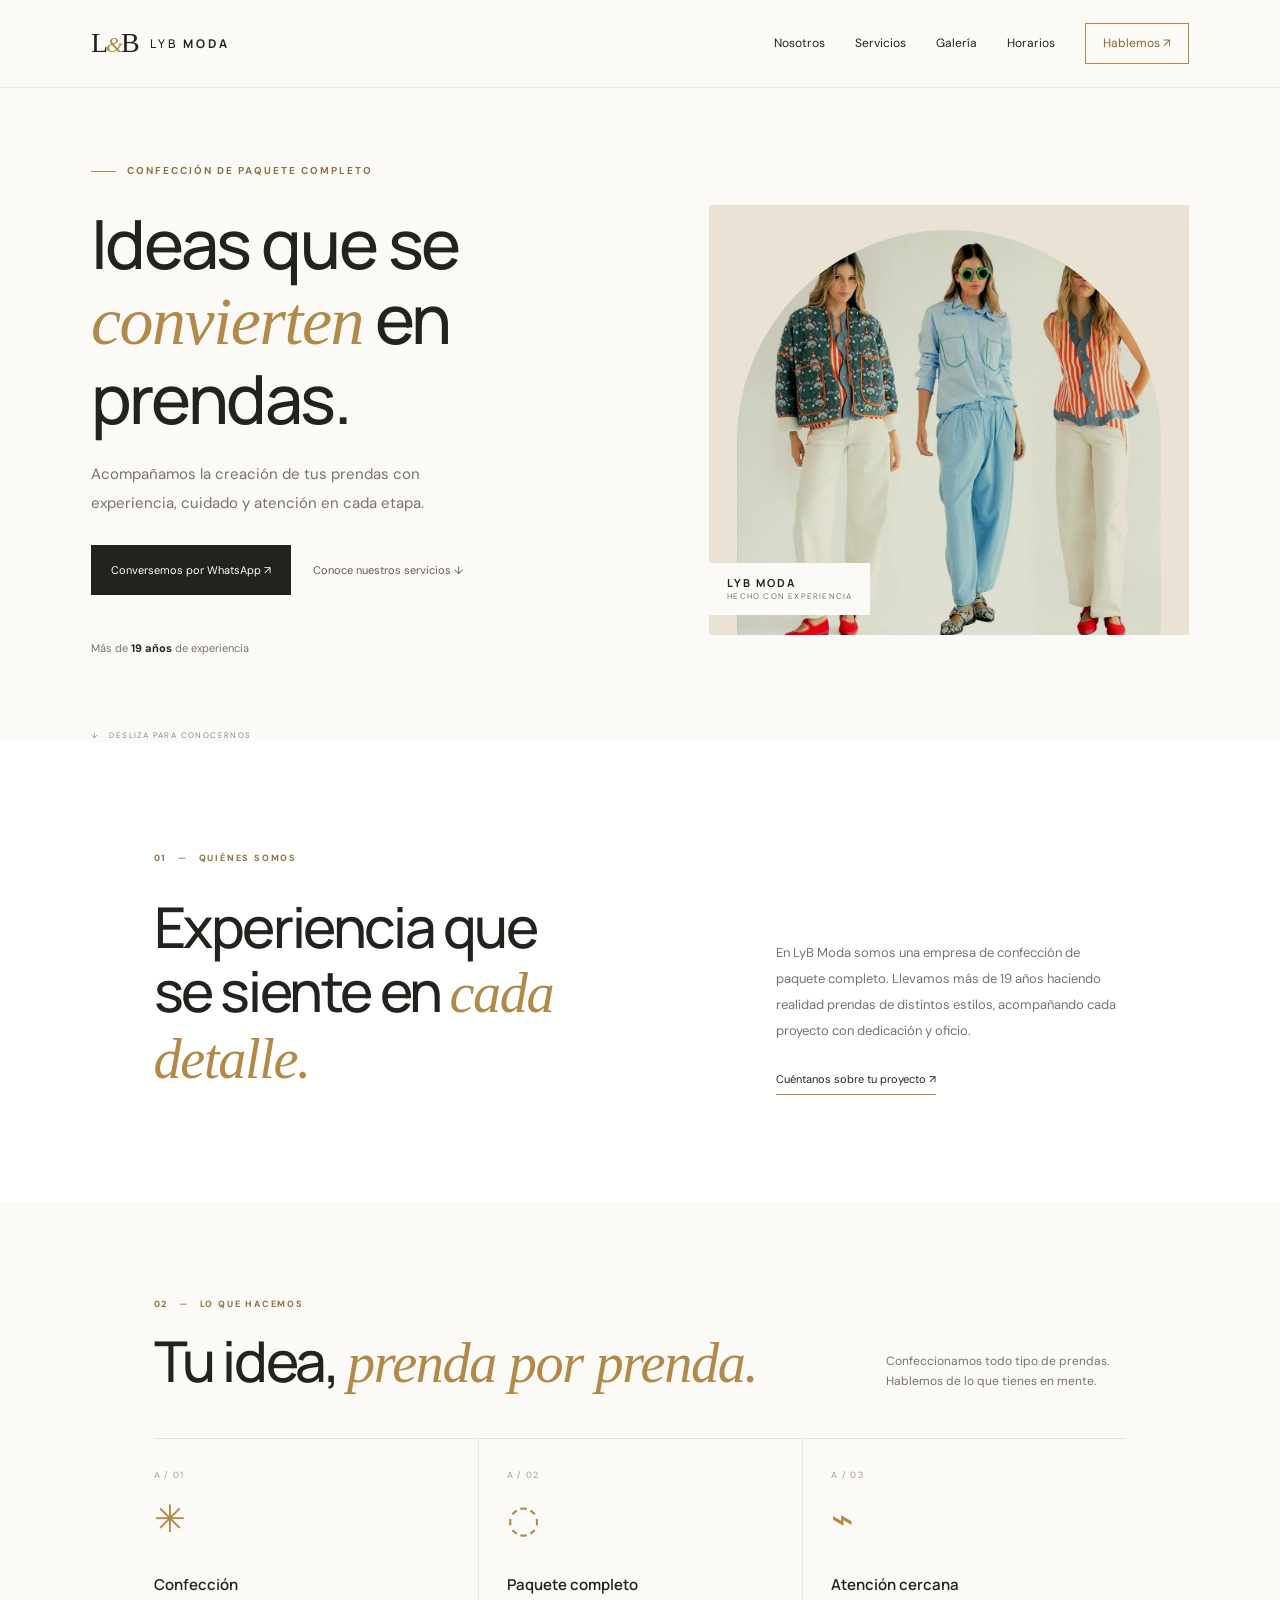
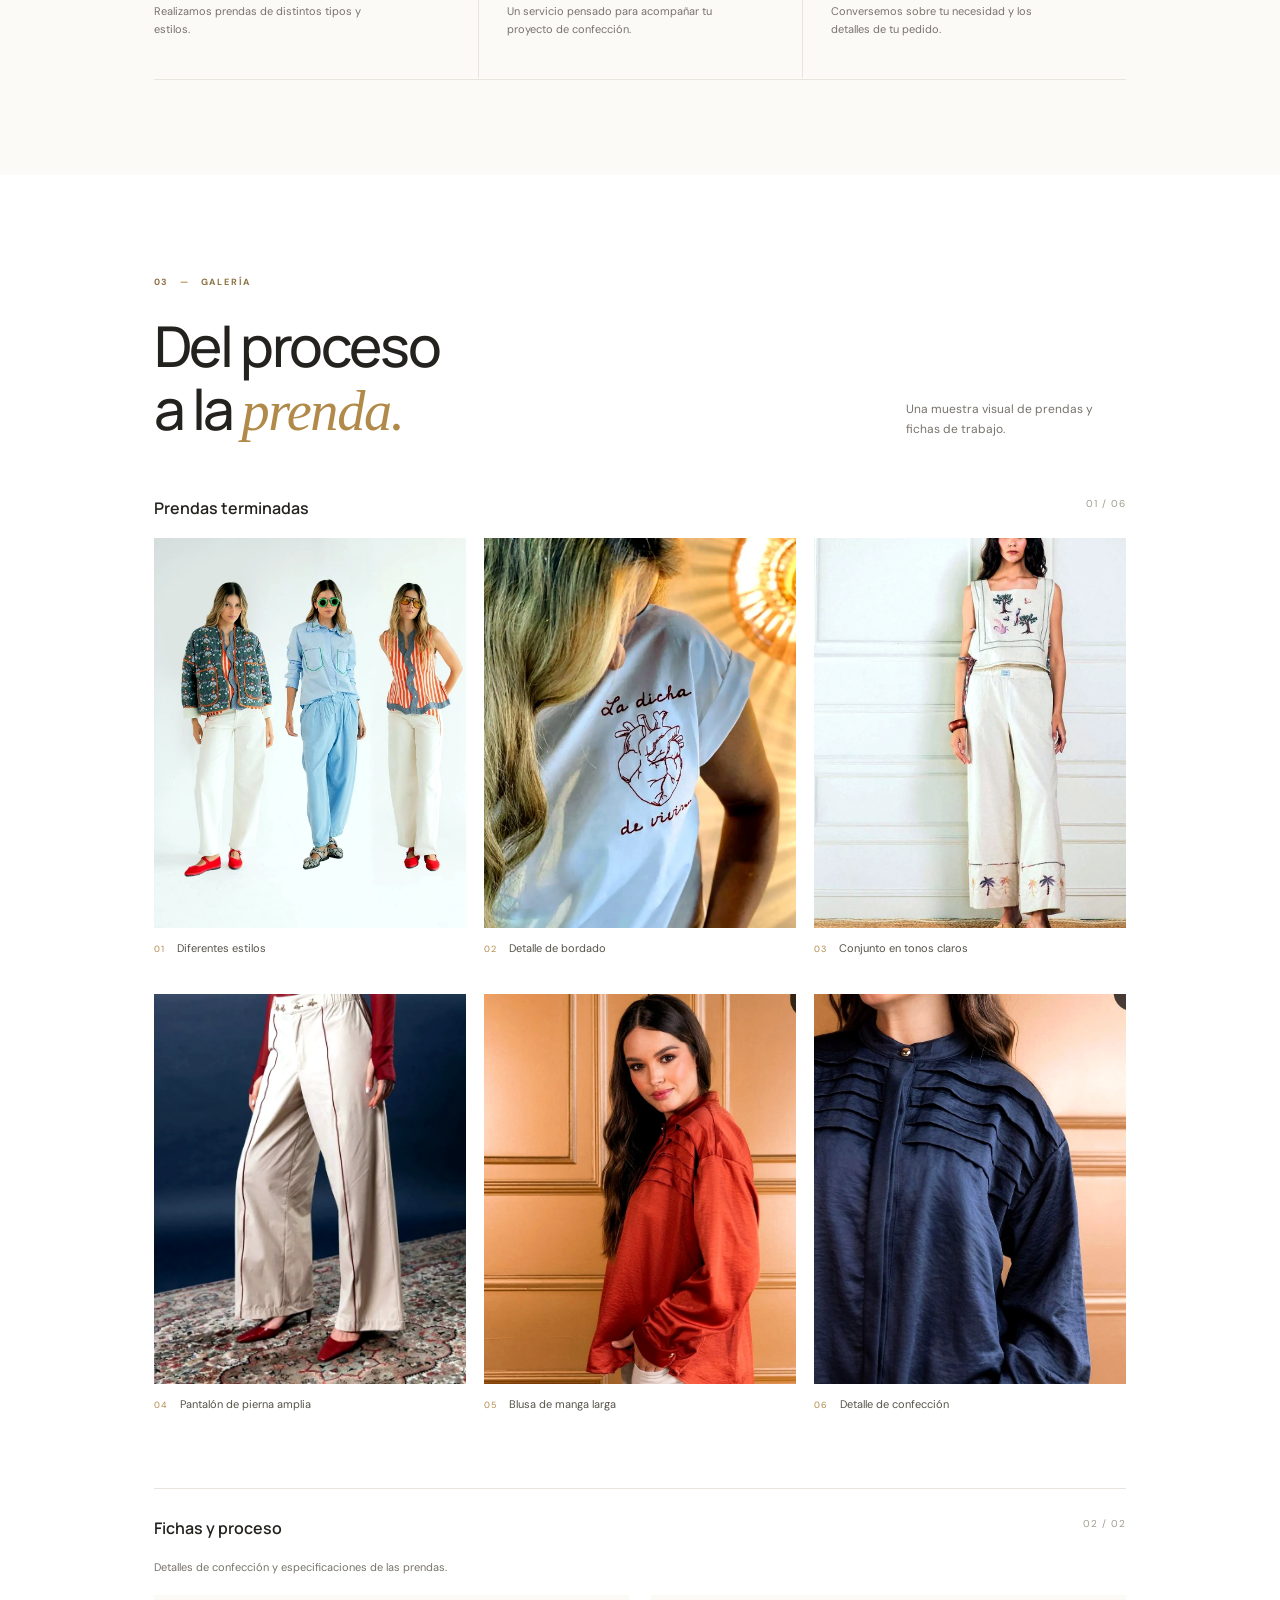
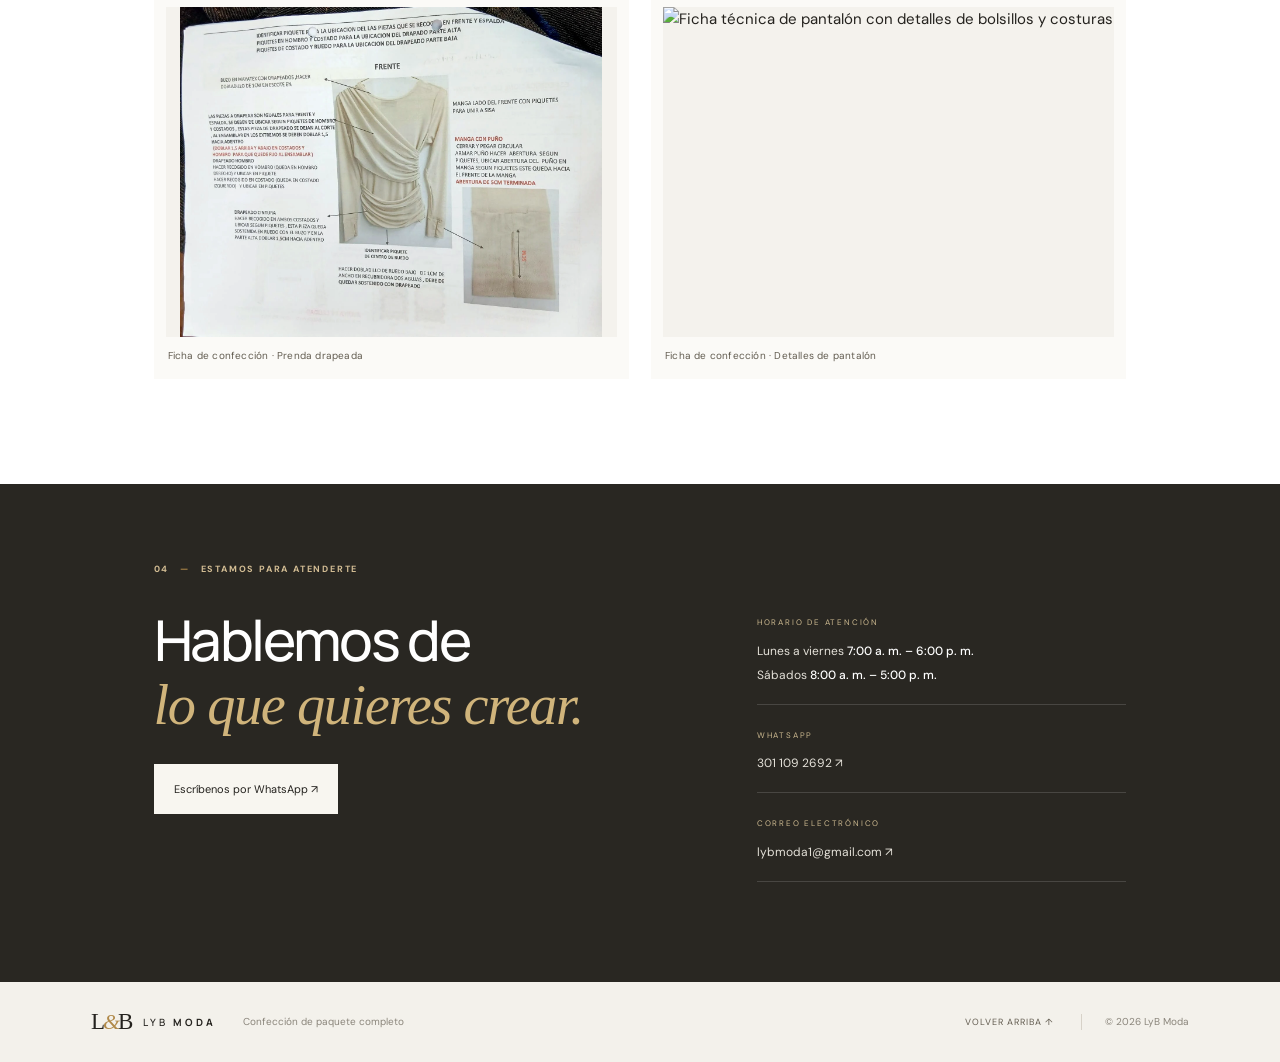
==== commit fa5aec3b: "Update index.html" ====
--- a/index.html
+++ b/index.html
@@ -24,8 +24,25 @@
       <figure class="garment-card"><img src="pantalon-sastrero.webp" alt="Pantalón de pierna amplia en tono claro" loading="lazy"><figcaption><span>04</span> Pantalón de pierna amplia</figcaption></figure>
       <figure class="garment-card"><img src="blusa-roja.webp" alt="Blusa roja de manga larga" loading="lazy"><figcaption><span>05</span> Blusa de manga larga</figcaption></figure>
       <figure class="garment-card"><img src="blusa-azul.webp" alt="Detalle de blusa azul con pliegues" loading="lazy"><figcaption><span>06</span> Detalle de confección</figcaption></figure>
-    </div><div class="process-heading"><div><h3 class="gallery-subtitle">Fichas y proceso</h3><p>Detalles de confección y especificaciones de las prendas.</p></div><span>02 / 02</span></div><div class="process-grid"><figure class="process-card"><img src="ficha-prenda-drapeada.webp" alt="Ficha técnica con detalles de confección de una prenda drapeada" loading="lazy"> ...>
-      " alt="Ficha técnica con detalles de confección de una prenda drapeada" loading="lazy"><figcaption>Ficha de confección · Prenda drapeada</figcaption></figure><figure class="process-card"><img src="<img src="ficha-prenda-drapeada.webp" alt="Ficha técnica con detalles de confección de una prenda drapeada" loading="lazy">" alt="Ficha técnica de pantalón con detalles de bolsillos y costuras" loading="lazy"><figcaption>Ficha de confección · Detalles de pantalón</figcaption></figure></div></section>
+    </div></div>
+<div class="process-heading">
+  <div>
+    <h3 class="gallery-subtitle">Fichas y proceso</h3>
+    <p>Detalles de confección y especificaciones de las prendas.</p>
+  </div>
+  <span>02 / 02</span>
+</div>
+<div class="process-grid">
+  <figure class="process-card">
+    <img src="ficha-prenda-drapeada.webp" alt="Ficha técnica con detalles de confección de una prenda drapeada" loading="lazy">
+    <figcaption>Ficha de confección · Prenda drapeada</figcaption>
+  </figure>
+  <figure class="process-card">
+    <img src="ficha-sin-flow.jpg" alt="Ficha técnica de pantalón con detalles de bolsillos y costuras" loading="lazy">
+    <figcaption>Ficha de confección · Detalles de pantalón</figcaption>
+  </figure>
+</div>
+</section>
     <section class="contact-band" id="horarios"><div class="section-kicker">04 <span>—</span> ESTAMOS PARA ATENDERTE</div><div class="contact-layout"><div><h2>Hablemos de<br><em>lo que quieres crear.</em></h2><a class="button button-light" href="https://wa.me/573011092692?text=Hola%20LyB%20Moda%2C%20quiero%20hacer%20una%20consulta." target="_blank" rel="noopener">Escríbenos por WhatsApp ↗</a></div><div class="contact-details"><div class="detail-block"><span class="detail-label">HORARIO DE ATENCIÓN</span><p>Lunes a viernes <b>7:00 a. m. – 6:00 p. m.</b><br>Sábados <b>8:00 a. m. – 5:00 p. m.</b></p></div><div class="detail-block"><span class="detail-label">WHATSAPP</span><a href="https://wa.me/573011092692" target="_blank" rel="noopener">301 109 2692 ↗</a></div><div class="detail-block"><span class="detail-label">CORREO ELECTRÓNICO</span><a href="mailto:lybmoda1@gmail.com">lybmoda1@gmail.com ↗</a></div></div></div></section>
   </main>
   <footer class="footer"><a class="brand" href="#inicio"><span class="brand-mark">L<span>&amp;</span>B</span><span class="brand-name">LYB <b>MODA</b></span></a><span class="footer-note">Confección de paquete completo</span><a class="back-top" href="#inicio">VOLVER ARRIBA ↑</a><span class="copyright">© <span id="year">2026</span> LyB Moda</span></footer>
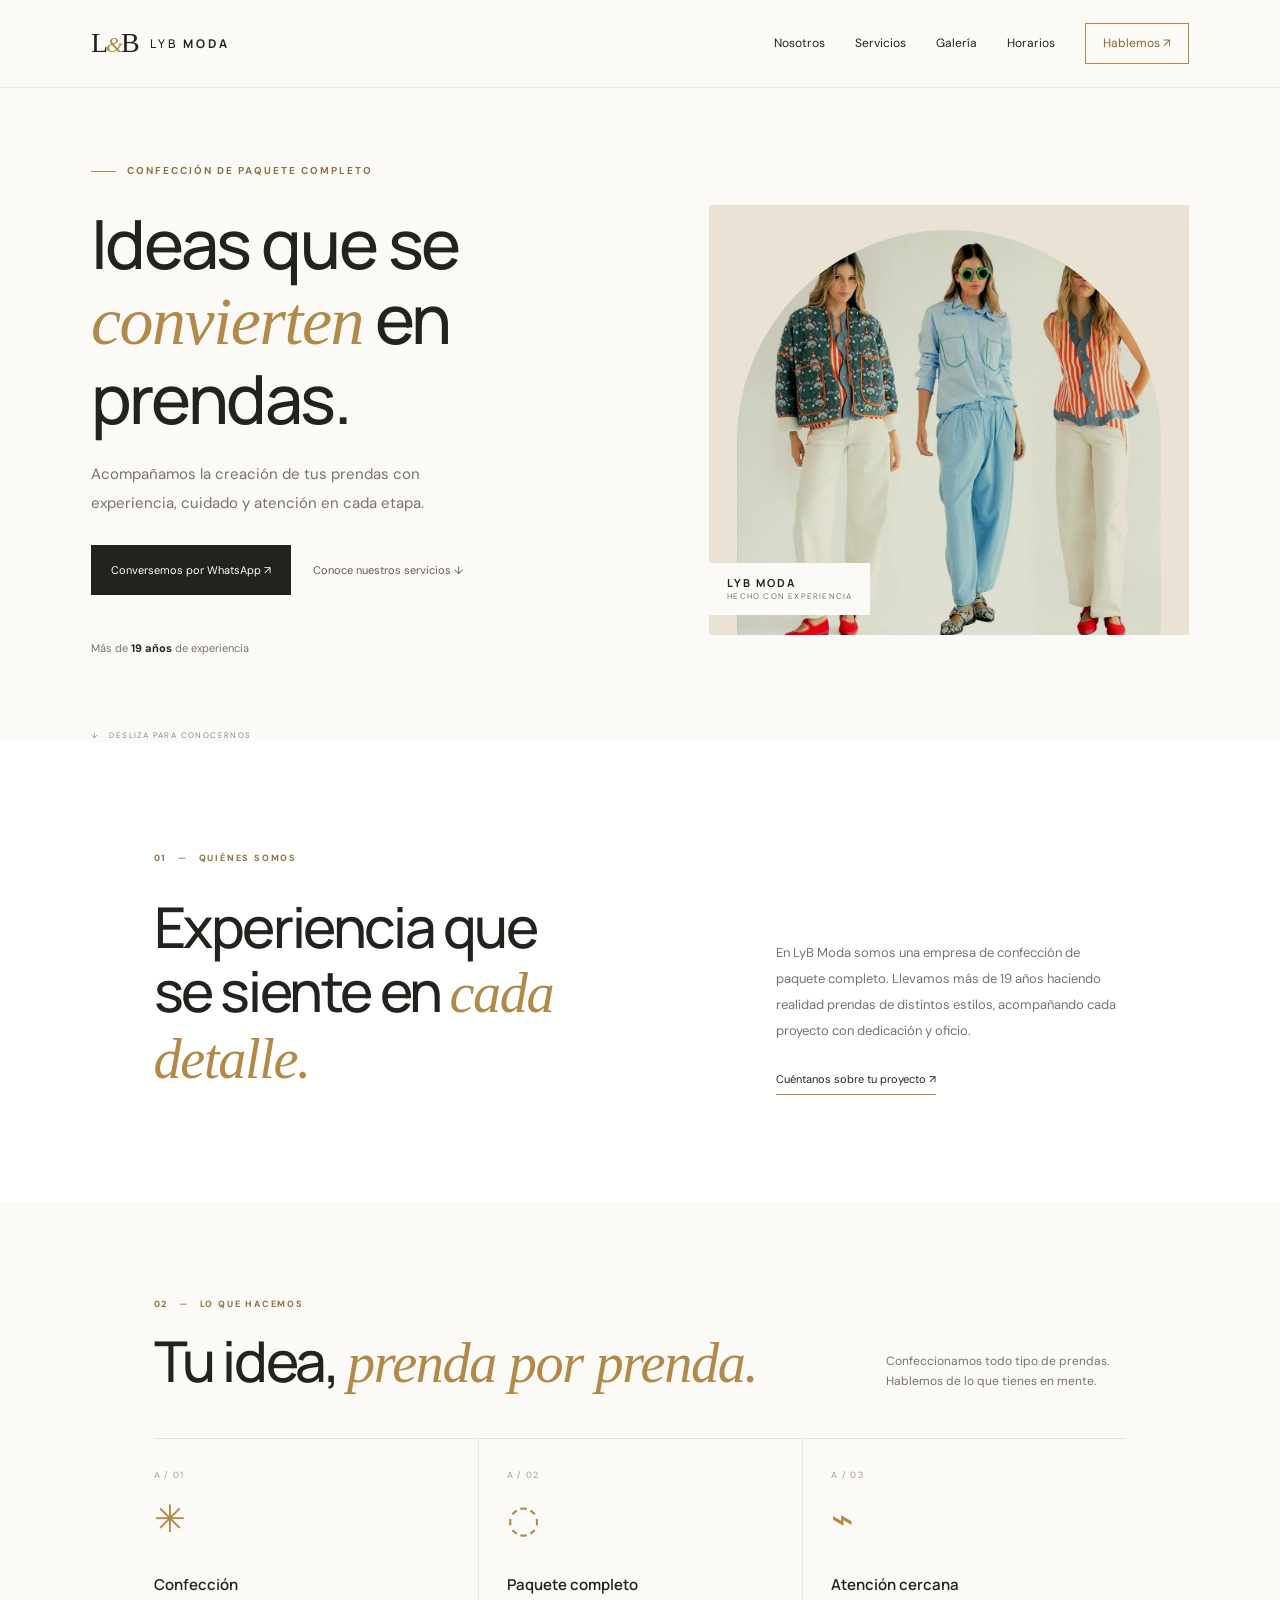
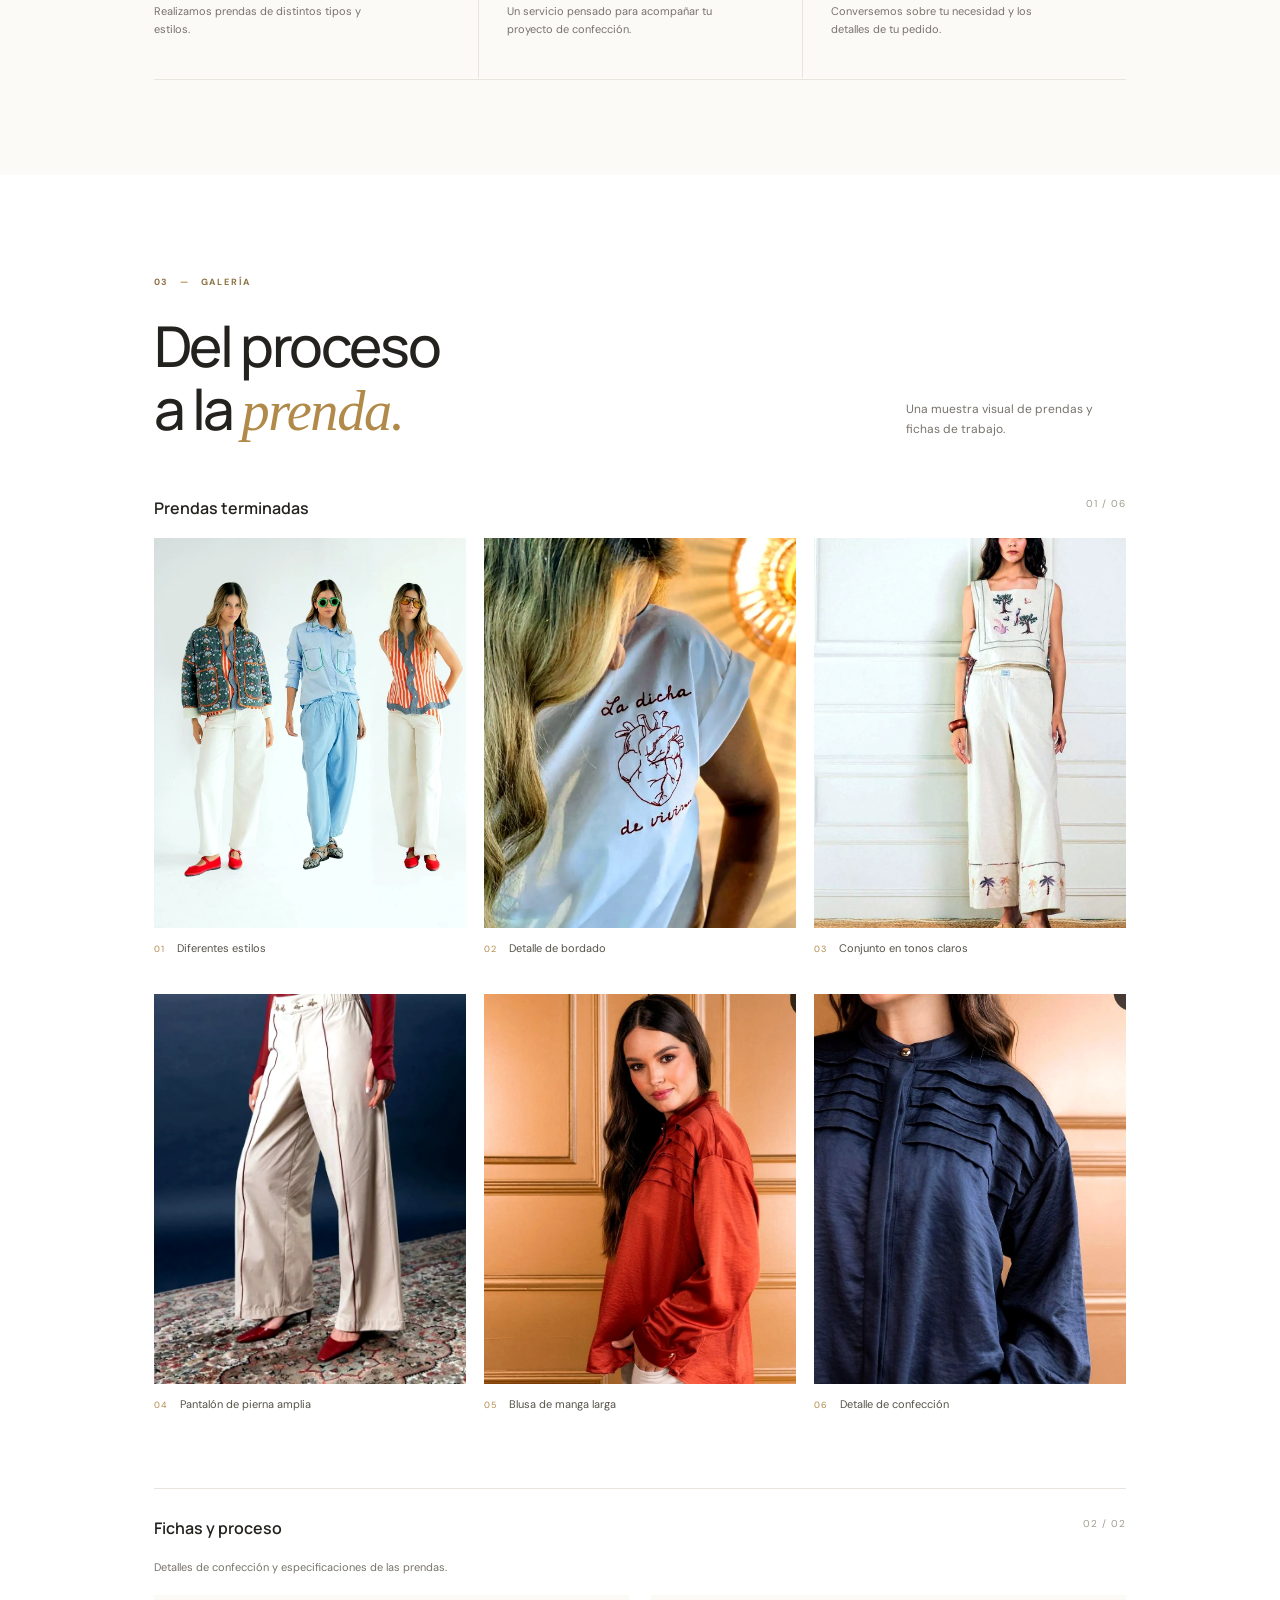
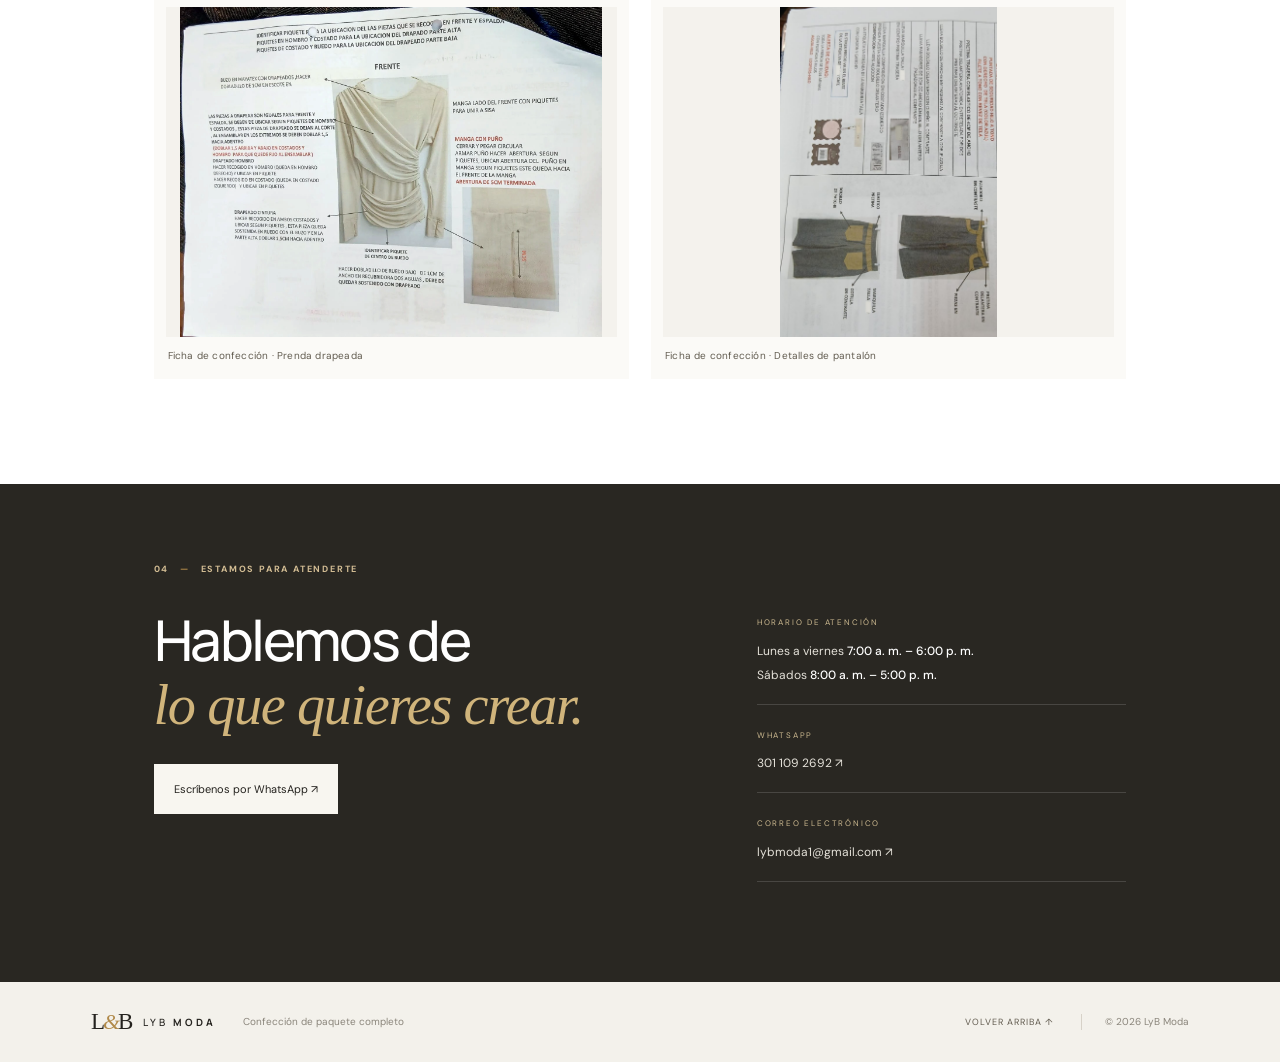
==== commit 500d0885: "Update index.html" ====
--- a/index.html
+++ b/index.html
@@ -38,7 +38,7 @@
     <figcaption>Ficha de confección · Prenda drapeada</figcaption>
   </figure>
   <figure class="process-card">
-    <img src="ficha-sin-flow.jpg" alt="Ficha técnica de pantalón con detalles de bolsillos y costuras" loading="lazy">
+    <img src="download.jpg" alt="Ficha técnica de pantalón con detalles de bolsillos y costuras" loading="lazy">
     <figcaption>Ficha de confección · Detalles de pantalón</figcaption>
   </figure>
 </div>
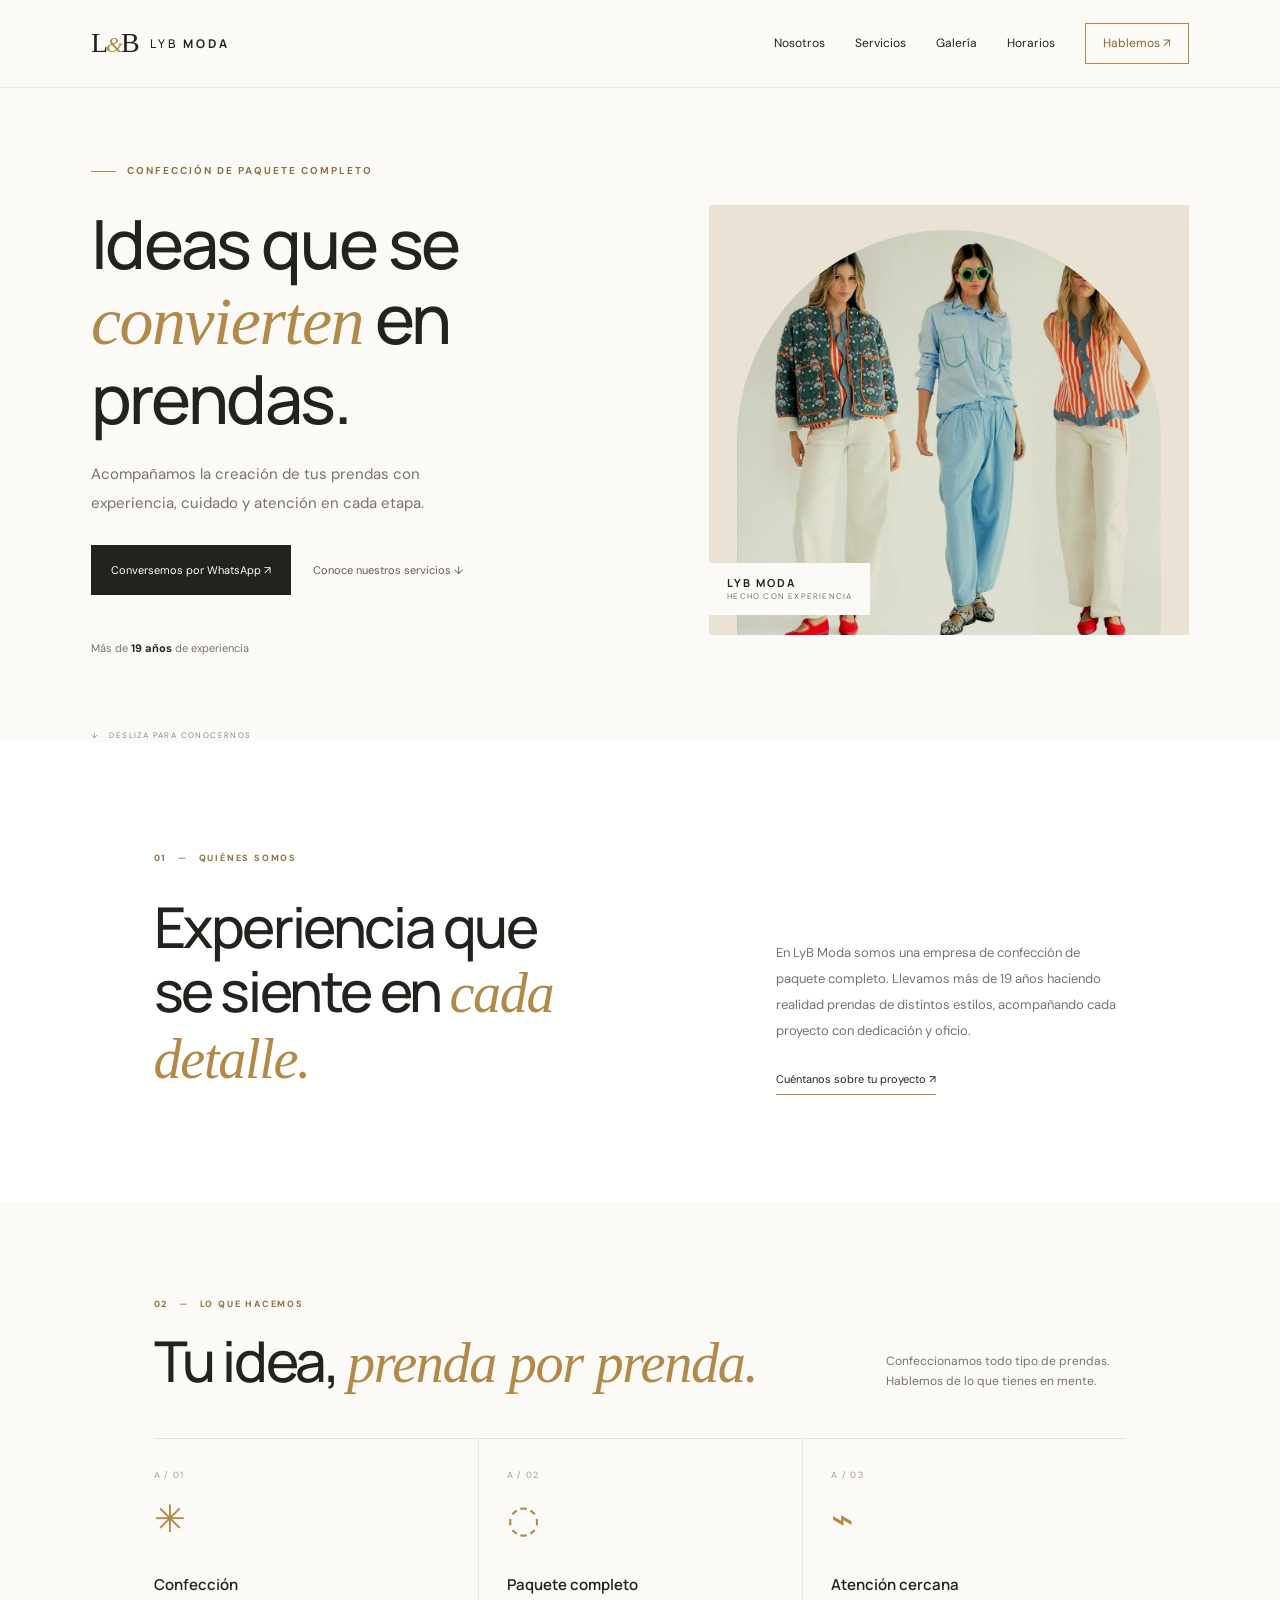
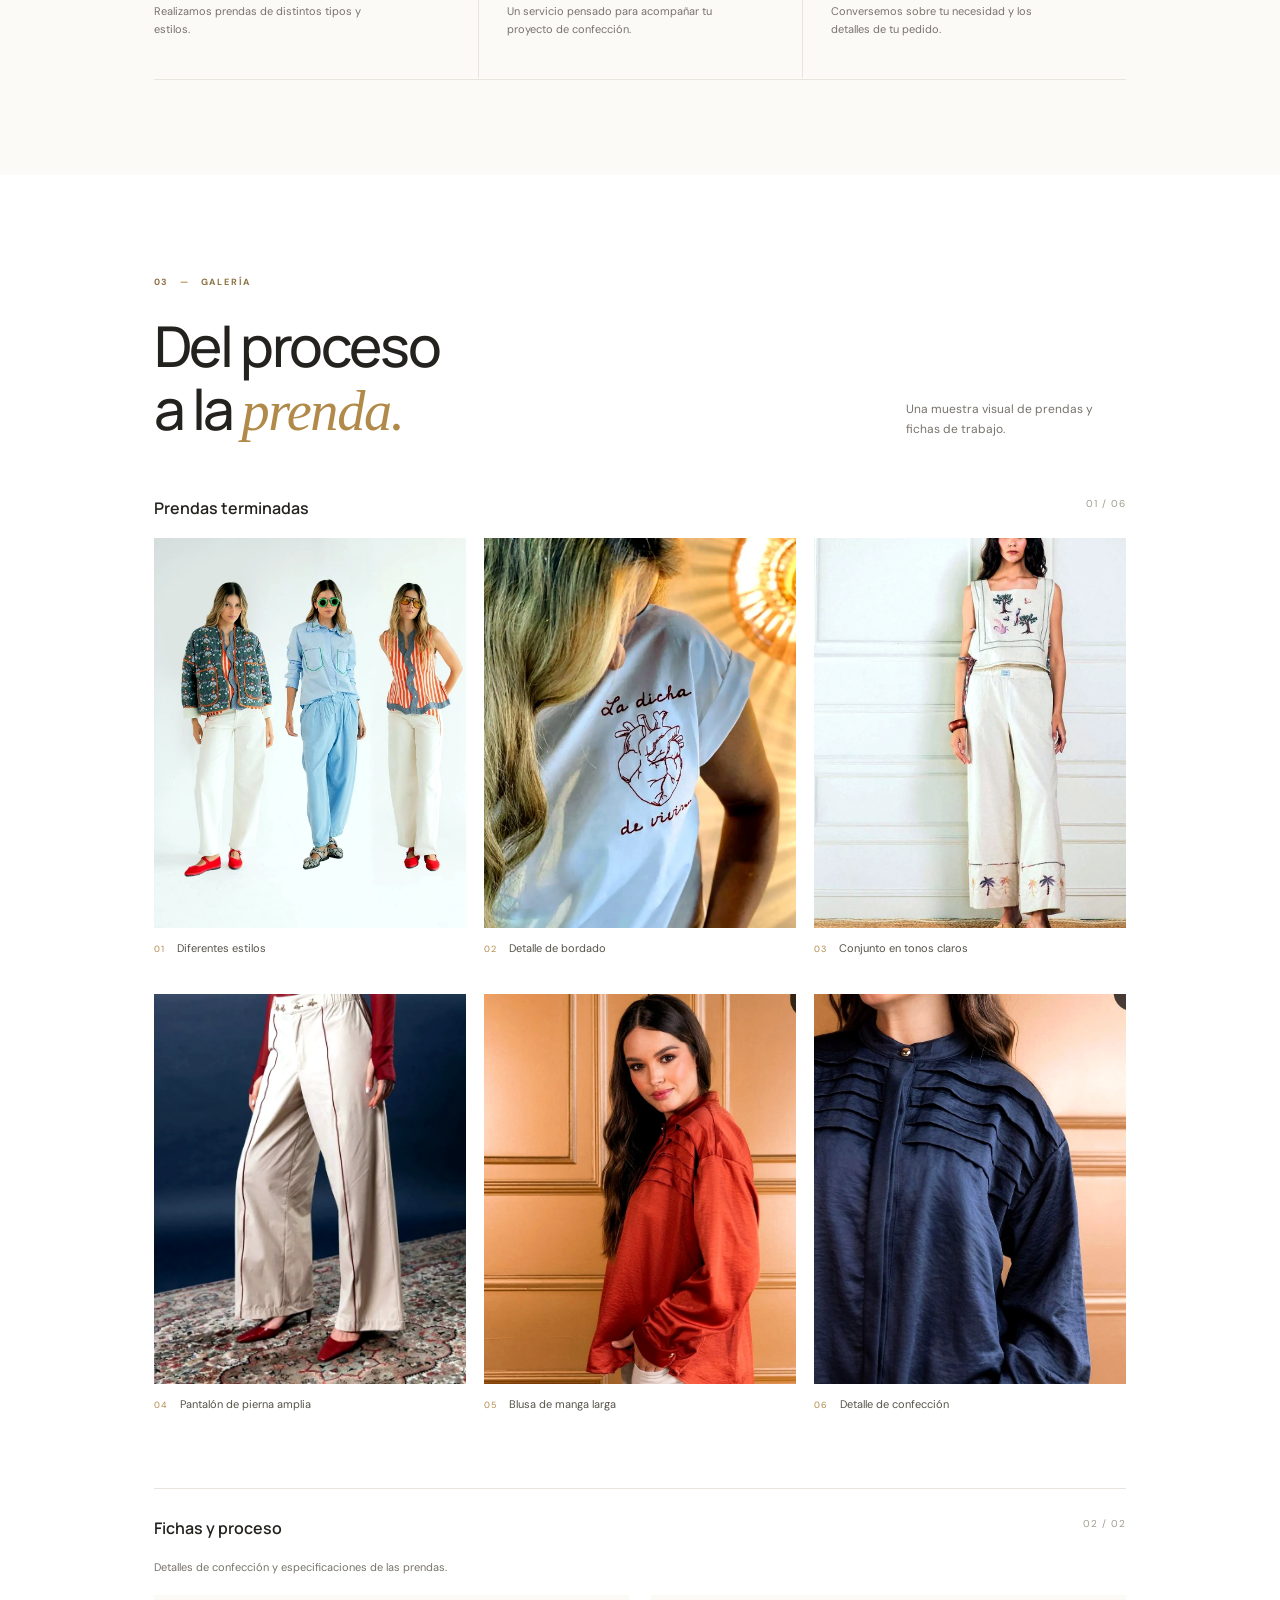
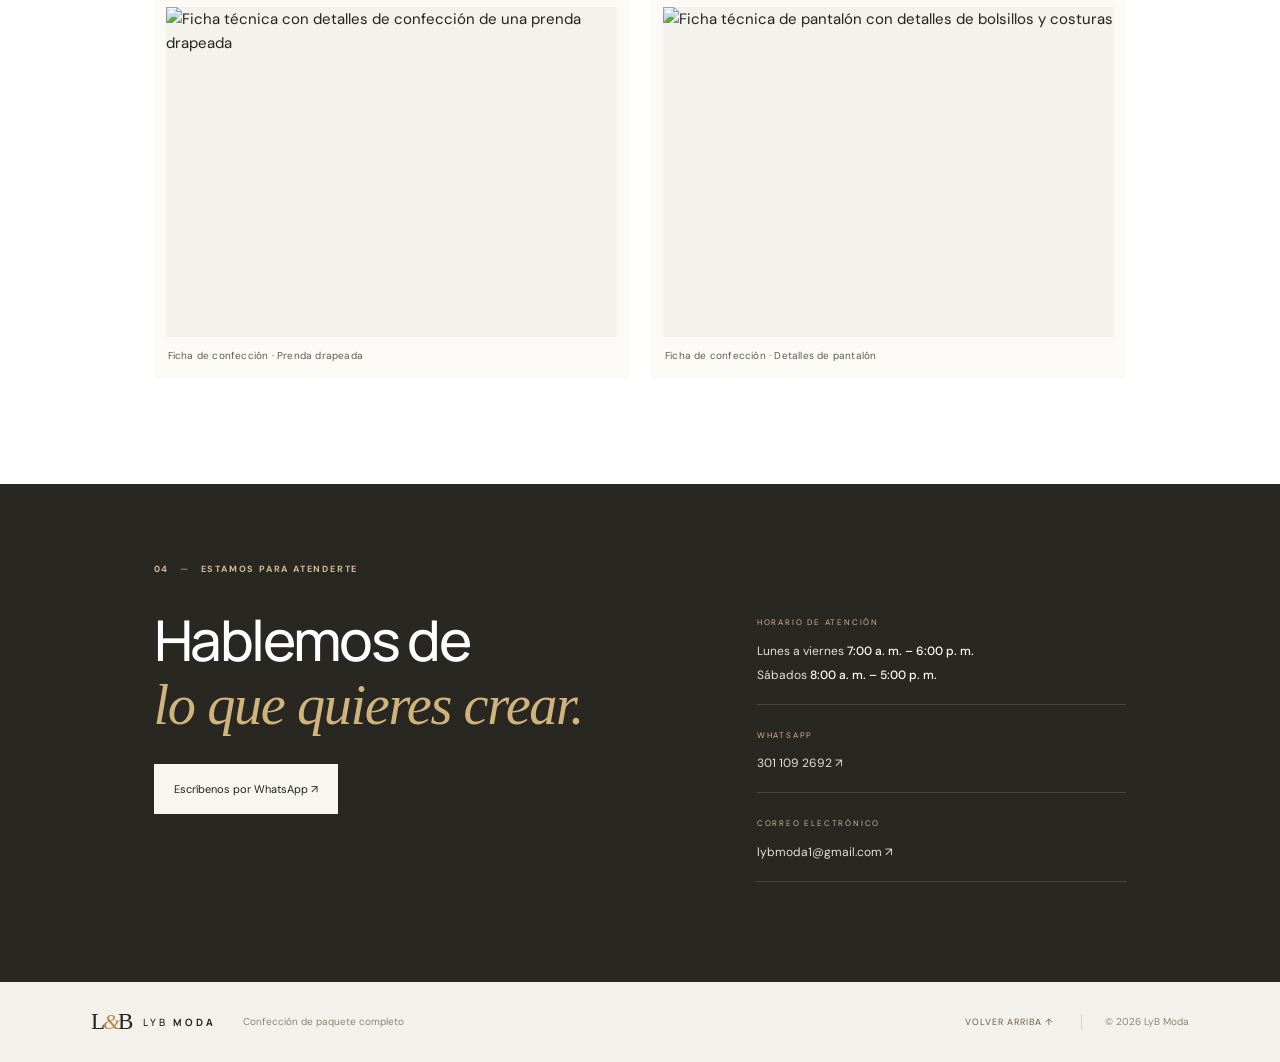
==== commit 202c2894: "Update index.html" ====
--- a/index.html
+++ b/index.html
@@ -34,11 +34,11 @@
 </div>
 <div class="process-grid">
   <figure class="process-card">
-    <img src="ficha-prenda-drapeada.webp" alt="Ficha técnica con detalles de confección de una prenda drapeada" loading="lazy">
+    <img src="ficha-prenda-drapeada." alt="Ficha técnica con detalles de confección de una prenda drapeada" loading="lazy">
     <figcaption>Ficha de confección · Prenda drapeada</figcaption>
   </figure>
   <figure class="process-card">
-    <img src="download.jpg" alt="Ficha técnica de pantalón con detalles de bolsillos y costuras" loading="lazy">
+    <img src="download" alt="Ficha técnica de pantalón con detalles de bolsillos y costuras" loading="lazy">
     <figcaption>Ficha de confección · Detalles de pantalón</figcaption>
   </figure>
 </div>
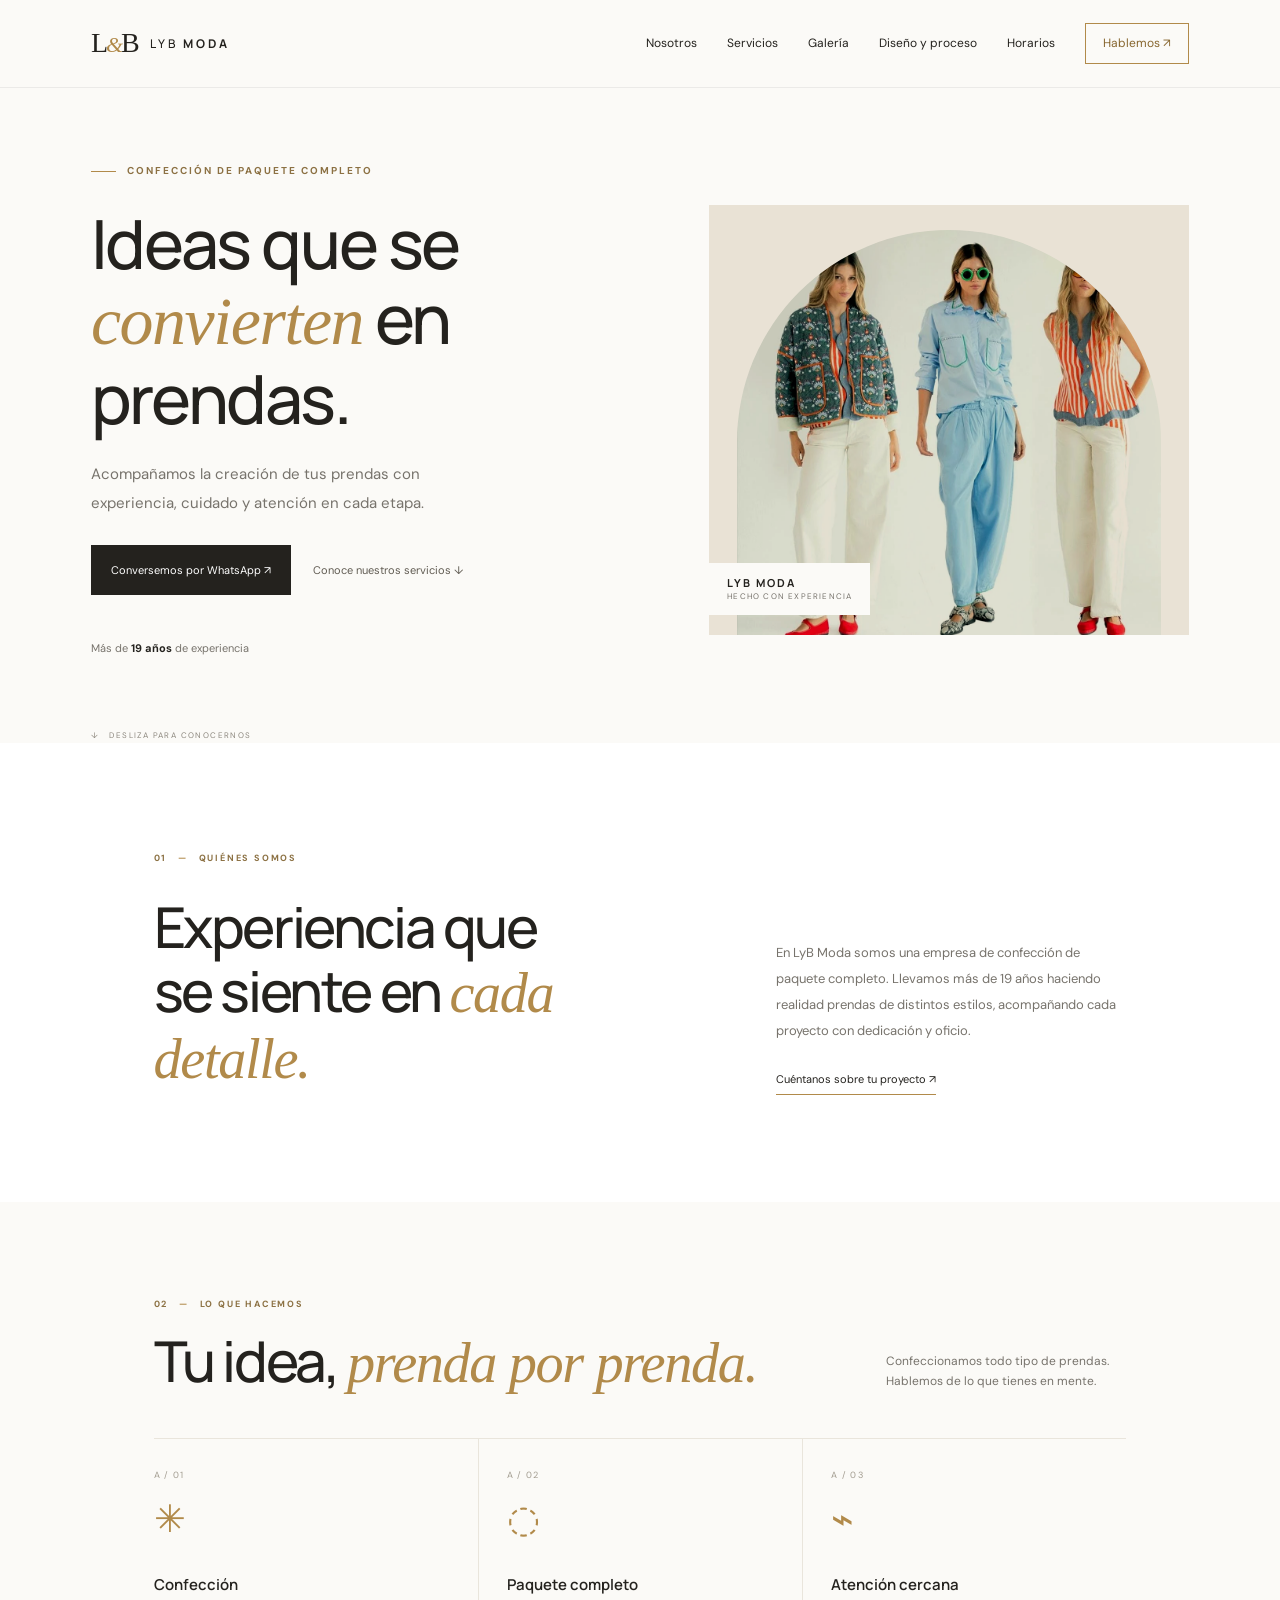
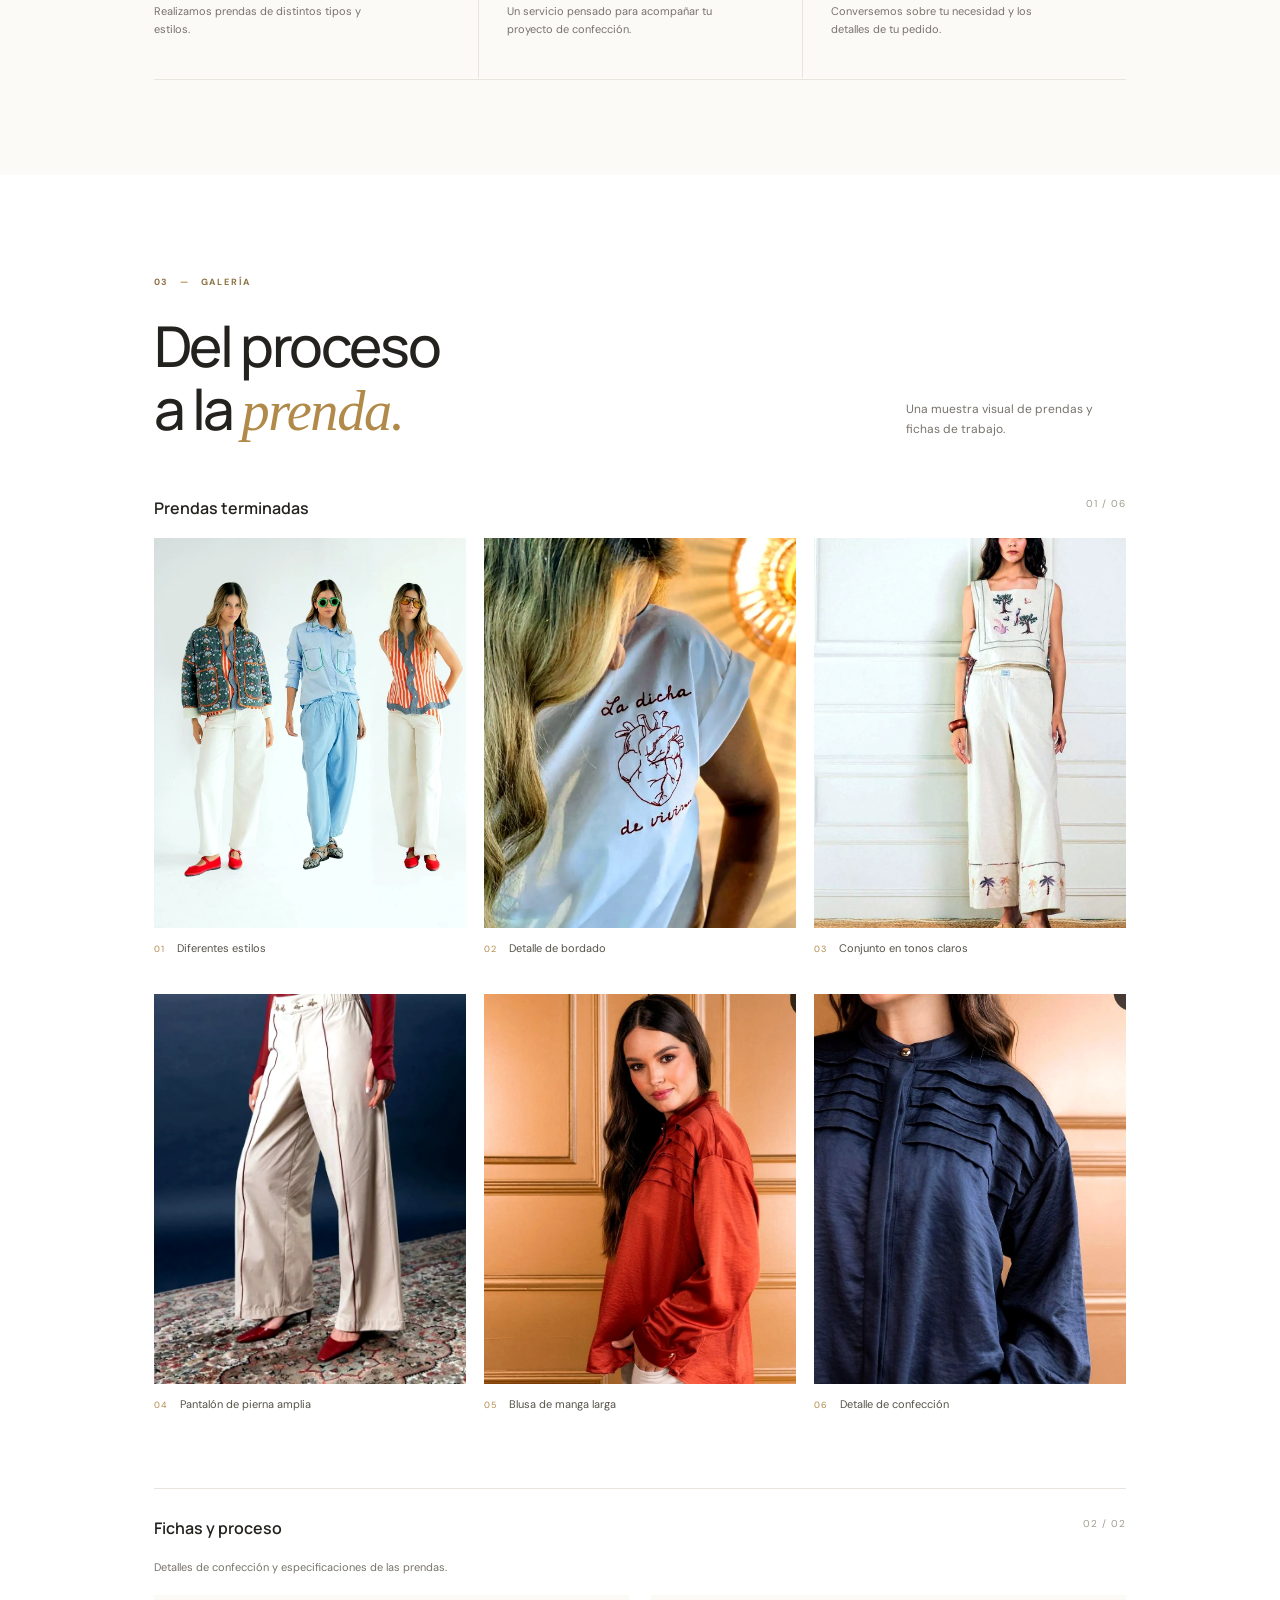
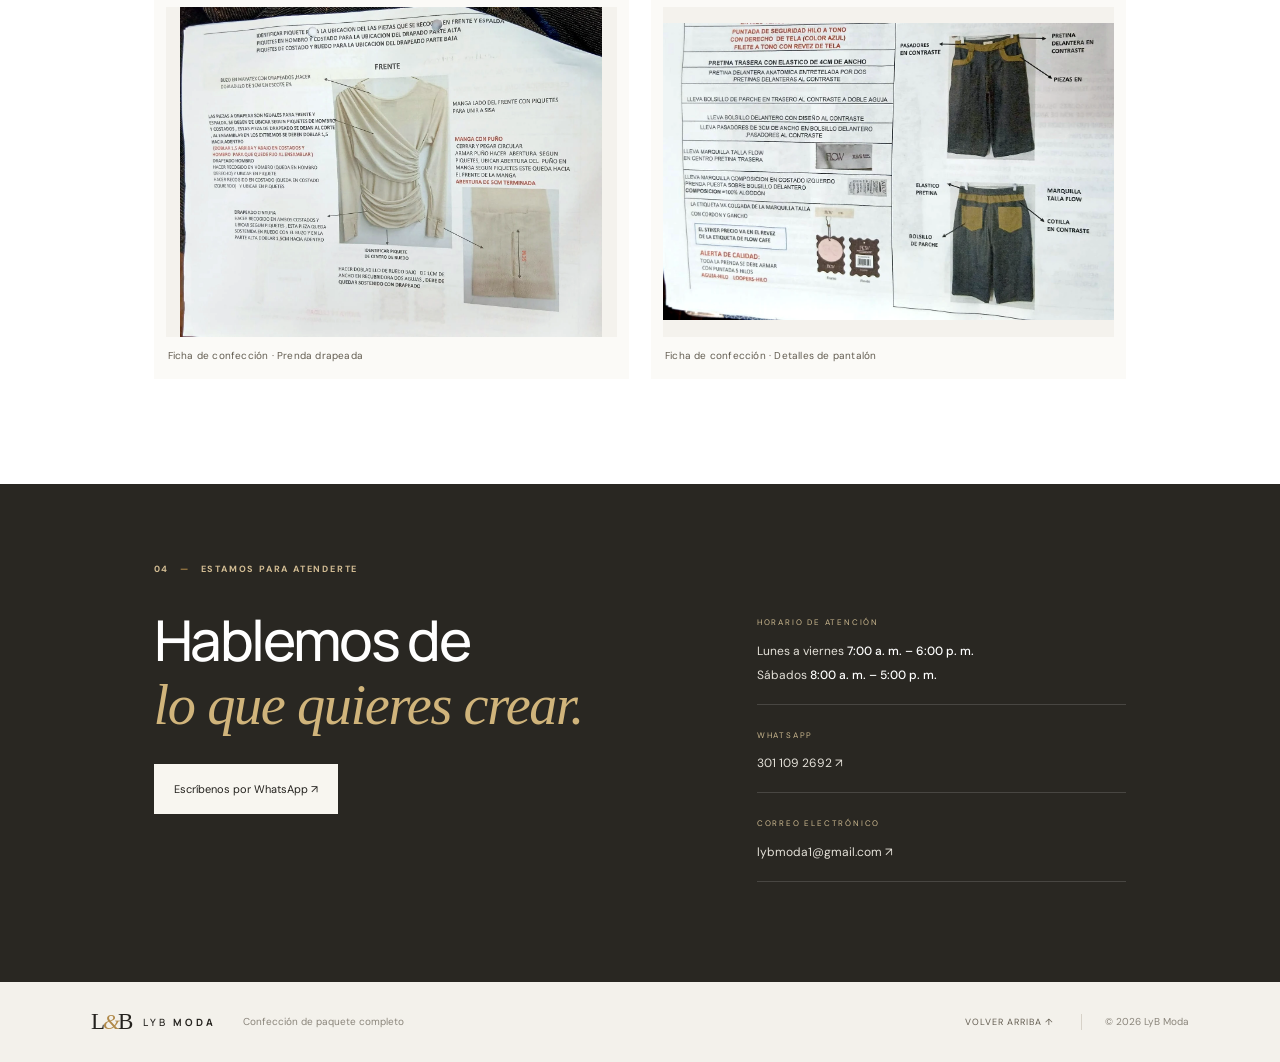
==== commit 946c5422: "Add files via upload" ====
--- a/index.html
+++ b/index.html
@@ -1,51 +1,51 @@
-<!doctype html>
-<html lang="es">
-<head><link rel="icon" type="image/svg+xml" href="/favicon.svg"><meta name="google-site-verification" content="0dQCkHLIW9ZIrXyaN4uLLmkhu7YWwu2IbGahQfvzUVA">
-  <meta charset="utf-8"><meta name="viewport" content="width=device-width, initial-scale=1"><meta name="theme-color" content="#fbfaf7">
-  <meta name="description" content="LyB Moda: confección de paquete completo con más de 19 años de experiencia.">
-  <title>LyB Moda | Confección de paquete completo</title>
-  <link rel="preconnect" href="https://fonts.googleapis.com"><link rel="preconnect" href="https://fonts.gstatic.com" crossorigin>
-  <link href="https://fonts.googleapis.com/css2?family=DM+Sans:wght@400;500;600;700&family=Manrope:wght@400;500;600;700;800&display=swap" rel="stylesheet">
-  <link rel="stylesheet" href="styles.css">
-</head>
-<body>
-  <header class="site-header"><a class="brand" href="#inicio"><span class="brand-mark">L<span>&amp;</span>B</span><span class="brand-name">LYB <b>MODA</b></span></a>
-    <button class="menu-toggle" aria-expanded="false" aria-controls="site-nav" aria-label="Abrir menú"><span></span><span></span></button>
-    <nav id="site-nav" class="site-nav" aria-label="Navegación principal"><a href="#nosotros">Nosotros</a><a href="#servicios">Servicios</a><a href="#galeria">Galería</a><a href="#horarios">Horarios</a><a class="nav-cta" href="https://wa.me/573011092692" target="_blank" rel="noopener">Hablemos ↗</a></nav>
-  </header>
-  <main>
-    <section class="hero" id="inicio"><div class="hero-copy"><p class="eyebrow">CONFECCIÓN DE PAQUETE COMPLETO</p><h1>Ideas que se<br><em>convierten</em> en prendas.</h1><p class="hero-text">Acompañamos la creación de tus prendas con experiencia, cuidado y atención en cada etapa.</p><div class="hero-actions"><a class="button button-dark" href="https://wa.me/573011092692?text=Hola%20LyB%20Moda%2C%20quiero%20conocer%20sus%20servicios." target="_blank" rel="noopener">Conversemos por WhatsApp ↗</a><a class="text-link" href="#servicios">Conoce nuestros servicios ↓</a></div><p class="hero-note">Más de <strong>19 años</strong> de experiencia</p></div><div class="hero-art"><div class="art-arch"><img src="lookbook-equipo.webp" alt="Tres propuestas de prendas en diferentes estilos"></div><div class="art-label"><b>LYB MODA</b><small>HECHO CON EXPERIENCIA</small></div></div><a class="scroll-cue" href="#nosotros">↓ &nbsp; DESLIZA PARA CONOCERNOS</a></section>
-    <section class="intro section" id="nosotros"><div class="section-kicker">01 <span>—</span> QUIÉNES SOMOS</div><div class="intro-content"><h2>Experiencia que<br>se siente en <em>cada detalle.</em></h2><div class="intro-copy"><p>En LyB Moda somos una empresa de confección de paquete completo. Llevamos más de 19 años haciendo realidad prendas de distintos estilos, acompañando cada proyecto con dedicación y oficio.</p><a class="under-link" href="https://wa.me/573011092692" target="_blank" rel="noopener">Cuéntanos sobre tu proyecto ↗</a></div></div></section>
-    <section class="services section" id="servicios"><div class="section-head"><div><div class="section-kicker">02 <span>—</span> LO QUE HACEMOS</div><h2>Tu idea, <em>prenda por prenda.</em></h2></div><p>Confeccionamos todo tipo de prendas. Hablemos de lo que tienes en mente.</p></div><div class="service-grid"><article class="service-card"><span class="service-index">A / 01</span><div class="service-icon">✳</div><h3>Confección</h3><p>Realizamos prendas de distintos tipos y estilos.</p></article><article class="service-card"><span class="service-index">A / 02</span><div class="service-icon">◌</div><h3>Paquete completo</h3><p>Un servicio pensado para acompañar tu proyecto de confección.</p></article><article class="service-card"><span class="service-index">A / 03</span><div class="service-icon">⌁</div><h3>Atención cercana</h3><p>Conversemos sobre tu necesidad y los detalles de tu pedido.</p></article></div></section>
-    <section class="gallery section" id="galeria"><div class="section-kicker">03 <span>—</span> GALERÍA</div><div class="gallery-heading"><h2>Del proceso<br>a la <em>prenda.</em></h2><p>Una muestra visual de prendas y fichas de trabajo.</p></div><h3 class="gallery-subtitle">Prendas terminadas <span>01 / 06</span></h3><div class="garment-grid">
-      <figure class="garment-card"><img src="lookbook-equipo.webp" alt="Tres propuestas de prendas en diferentes estilos" loading="lazy"><figcaption><span>01</span> Diferentes estilos</figcaption></figure>
-      <figure class="garment-card"><img src="detalle-bordado.webp" alt="Detalle de bordado aplicado en una prenda" loading="lazy"><figcaption><span>02</span> Detalle de bordado</figcaption></figure>
-      <figure class="garment-card"><img src="conjunto-claro.webp" alt="Conjunto claro con detalles decorativos" loading="lazy"><figcaption><span>03</span> Conjunto en tonos claros</figcaption></figure>
-      <figure class="garment-card"><img src="pantalon-sastrero.webp" alt="Pantalón de pierna amplia en tono claro" loading="lazy"><figcaption><span>04</span> Pantalón de pierna amplia</figcaption></figure>
-      <figure class="garment-card"><img src="blusa-roja.webp" alt="Blusa roja de manga larga" loading="lazy"><figcaption><span>05</span> Blusa de manga larga</figcaption></figure>
-      <figure class="garment-card"><img src="blusa-azul.webp" alt="Detalle de blusa azul con pliegues" loading="lazy"><figcaption><span>06</span> Detalle de confección</figcaption></figure>
-    </div></div>
-<div class="process-heading">
-  <div>
-    <h3 class="gallery-subtitle">Fichas y proceso</h3>
-    <p>Detalles de confección y especificaciones de las prendas.</p>
-  </div>
-  <span>02 / 02</span>
-</div>
-<div class="process-grid">
-  <figure class="process-card">
-    <img src="ficha-prenda-drapeada." alt="Ficha técnica con detalles de confección de una prenda drapeada" loading="lazy">
-    <figcaption>Ficha de confección · Prenda drapeada</figcaption>
-  </figure>
-  <figure class="process-card">
-    <img src="download" alt="Ficha técnica de pantalón con detalles de bolsillos y costuras" loading="lazy">
-    <figcaption>Ficha de confección · Detalles de pantalón</figcaption>
-  </figure>
-</div>
-</section>
-    <section class="contact-band" id="horarios"><div class="section-kicker">04 <span>—</span> ESTAMOS PARA ATENDERTE</div><div class="contact-layout"><div><h2>Hablemos de<br><em>lo que quieres crear.</em></h2><a class="button button-light" href="https://wa.me/573011092692?text=Hola%20LyB%20Moda%2C%20quiero%20hacer%20una%20consulta." target="_blank" rel="noopener">Escríbenos por WhatsApp ↗</a></div><div class="contact-details"><div class="detail-block"><span class="detail-label">HORARIO DE ATENCIÓN</span><p>Lunes a viernes <b>7:00 a. m. – 6:00 p. m.</b><br>Sábados <b>8:00 a. m. – 5:00 p. m.</b></p></div><div class="detail-block"><span class="detail-label">WHATSAPP</span><a href="https://wa.me/573011092692" target="_blank" rel="noopener">301 109 2692 ↗</a></div><div class="detail-block"><span class="detail-label">CORREO ELECTRÓNICO</span><a href="mailto:lybmoda1@gmail.com">lybmoda1@gmail.com ↗</a></div></div></div></section>
-  </main>
-  <footer class="footer"><a class="brand" href="#inicio"><span class="brand-mark">L<span>&amp;</span>B</span><span class="brand-name">LYB <b>MODA</b></span></a><span class="footer-note">Confección de paquete completo</span><a class="back-top" href="#inicio">VOLVER ARRIBA ↑</a><span class="copyright">© <span id="year">2026</span> LyB Moda</span></footer>
-  <script src="script.js"></script>
-</body>
-</html>
+<!doctype html>
+<html lang="es">
+<head><link rel="icon" type="image/svg+xml" href="/favicon.svg"><meta name="google-site-verification" content="0dQCkHLIW9ZIrXyaN4uLLmkhu7YWwu2IbGahQfvzUVA">
+  <meta charset="utf-8"><meta name="viewport" content="width=device-width, initial-scale=1"><meta name="theme-color" content="#fbfaf7">
+  <meta name="description" content="LyB Moda: confección de paquete completo con más de 19 años de experiencia.">
+  <title>LyB Moda | Confección de paquete completo</title>
+  <link rel="preconnect" href="https://fonts.googleapis.com"><link rel="preconnect" href="https://fonts.gstatic.com" crossorigin>
+  <link href="https://fonts.googleapis.com/css2?family=DM+Sans:wght@400;500;600;700&family=Manrope:wght@400;500;600;700;800&display=swap" rel="stylesheet">
+  <link rel="stylesheet" href="styles.css">
+</head>
+<body>
+  <header class="site-header"><a class="brand" href="#inicio"><span class="brand-mark">L<span>&amp;</span>B</span><span class="brand-name">LYB <b>MODA</b></span></a>
+    <button class="menu-toggle" aria-expanded="false" aria-controls="site-nav" aria-label="Abrir menú"><span></span><span></span></button>
+    <nav id="site-nav" class="site-nav" aria-label="Navegación principal"><a href="#nosotros">Nosotros</a><a href="#servicios">Servicios</a><a href="#galeria">Galería</a><a href="diseno-proceso.html">Diseño y proceso</a><a href="#horarios">Horarios</a><a class="nav-cta" href="https://wa.me/573011092692" target="_blank" rel="noopener">Hablemos ↗</a></nav>
+  </header>
+  <main>
+    <section class="hero" id="inicio"><div class="hero-copy"><p class="eyebrow">CONFECCIÓN DE PAQUETE COMPLETO</p><h1>Ideas que se<br><em>convierten</em> en prendas.</h1><p class="hero-text">Acompañamos la creación de tus prendas con experiencia, cuidado y atención en cada etapa.</p><div class="hero-actions"><a class="button button-dark" href="https://wa.me/573011092692?text=Hola%20LyB%20Moda%2C%20quiero%20conocer%20sus%20servicios." target="_blank" rel="noopener">Conversemos por WhatsApp ↗</a><a class="text-link" href="#servicios">Conoce nuestros servicios ↓</a></div><p class="hero-note">Más de <strong>19 años</strong> de experiencia</p></div><div class="hero-art"><div class="art-arch"><img src="lookbook-equipo.webp" alt="Tres propuestas de prendas en diferentes estilos"></div><div class="art-label"><b>LYB MODA</b><small>HECHO CON EXPERIENCIA</small></div></div><a class="scroll-cue" href="#nosotros">↓ &nbsp; DESLIZA PARA CONOCERNOS</a></section>
+    <section class="intro section" id="nosotros"><div class="section-kicker">01 <span>—</span> QUIÉNES SOMOS</div><div class="intro-content"><h2>Experiencia que<br>se siente en <em>cada detalle.</em></h2><div class="intro-copy"><p>En LyB Moda somos una empresa de confección de paquete completo. Llevamos más de 19 años haciendo realidad prendas de distintos estilos, acompañando cada proyecto con dedicación y oficio.</p><a class="under-link" href="https://wa.me/573011092692" target="_blank" rel="noopener">Cuéntanos sobre tu proyecto ↗</a></div></div></section>
+    <section class="services section" id="servicios"><div class="section-head"><div><div class="section-kicker">02 <span>—</span> LO QUE HACEMOS</div><h2>Tu idea, <em>prenda por prenda.</em></h2></div><p>Confeccionamos todo tipo de prendas. Hablemos de lo que tienes en mente.</p></div><div class="service-grid"><article class="service-card"><span class="service-index">A / 01</span><div class="service-icon">✳</div><h3>Confección</h3><p>Realizamos prendas de distintos tipos y estilos.</p></article><article class="service-card"><span class="service-index">A / 02</span><div class="service-icon">◌</div><h3>Paquete completo</h3><p>Un servicio pensado para acompañar tu proyecto de confección.</p></article><article class="service-card"><span class="service-index">A / 03</span><div class="service-icon">⌁</div><h3>Atención cercana</h3><p>Conversemos sobre tu necesidad y los detalles de tu pedido.</p></article></div></section>
+    <section class="gallery section" id="galeria"><div class="section-kicker">03 <span>—</span> GALERÍA</div><div class="gallery-heading"><h2>Del proceso<br>a la <em>prenda.</em></h2><p>Una muestra visual de prendas y fichas de trabajo.</p></div><h3 class="gallery-subtitle">Prendas terminadas <span>01 / 06</span></h3><div class="garment-grid">
+      <figure class="garment-card"><img src="lookbook-equipo.webp" alt="Tres propuestas de prendas en diferentes estilos" loading="lazy"><figcaption><span>01</span> Diferentes estilos</figcaption></figure>
+      <figure class="garment-card"><img src="detalle-bordado.webp" alt="Detalle de bordado aplicado en una prenda" loading="lazy"><figcaption><span>02</span> Detalle de bordado</figcaption></figure>
+      <figure class="garment-card"><img src="conjunto-claro.webp" alt="Conjunto claro con detalles decorativos" loading="lazy"><figcaption><span>03</span> Conjunto en tonos claros</figcaption></figure>
+      <figure class="garment-card"><img src="pantalon-sastrero.webp" alt="Pantalón de pierna amplia en tono claro" loading="lazy"><figcaption><span>04</span> Pantalón de pierna amplia</figcaption></figure>
+      <figure class="garment-card"><img src="blusa-roja.webp" alt="Blusa roja de manga larga" loading="lazy"><figcaption><span>05</span> Blusa de manga larga</figcaption></figure>
+      <figure class="garment-card"><img src="blusa-azul.webp" alt="Detalle de blusa azul con pliegues" loading="lazy"><figcaption><span>06</span> Detalle de confección</figcaption></figure>
+    </div></div>
+<div class="process-heading">
+  <div>
+    <h3 class="gallery-subtitle">Fichas y proceso</h3>
+    <p>Detalles de confección y especificaciones de las prendas.</p>
+  </div>
+  <span>02 / 02</span>
+</div>
+<div class="process-grid">
+  <figure class="process-card">
+    <img src="ficha-prenda-drapeada.webp" alt="Ficha técnica con detalles de confección de una prenda drapeada" loading="lazy">
+    <figcaption>Ficha de confección · Prenda drapeada</figcaption>
+  </figure>
+  <figure class="process-card">
+    <img src="ficha-pantalon-detalles.webp" alt="Ficha técnica de pantalón con detalles de bolsillos y costuras" loading="lazy">
+    <figcaption>Ficha de confección · Detalles de pantalón</figcaption>
+  </figure>
+</div>
+</section>
+    <section class="contact-band" id="horarios"><div class="section-kicker">04 <span>—</span> ESTAMOS PARA ATENDERTE</div><div class="contact-layout"><div><h2>Hablemos de<br><em>lo que quieres crear.</em></h2><a class="button button-light" href="https://wa.me/573011092692?text=Hola%20LyB%20Moda%2C%20quiero%20hacer%20una%20consulta." target="_blank" rel="noopener">Escríbenos por WhatsApp ↗</a></div><div class="contact-details"><div class="detail-block"><span class="detail-label">HORARIO DE ATENCIÓN</span><p>Lunes a viernes <b>7:00 a. m. – 6:00 p. m.</b><br>Sábados <b>8:00 a. m. – 5:00 p. m.</b></p></div><div class="detail-block"><span class="detail-label">WHATSAPP</span><a href="https://wa.me/573011092692" target="_blank" rel="noopener">301 109 2692 ↗</a></div><div class="detail-block"><span class="detail-label">CORREO ELECTRÓNICO</span><a href="mailto:lybmoda1@gmail.com">lybmoda1@gmail.com ↗</a></div></div></div></section>
+  </main>
+  <footer class="footer"><a class="brand" href="#inicio"><span class="brand-mark">L<span>&amp;</span>B</span><span class="brand-name">LYB <b>MODA</b></span></a><span class="footer-note">Confección de paquete completo</span><a class="back-top" href="#inicio">VOLVER ARRIBA ↑</a><span class="copyright">© <span id="year">2026</span> LyB Moda</span></footer>
+  <script src="script.js"></script>
+</body>
+</html>
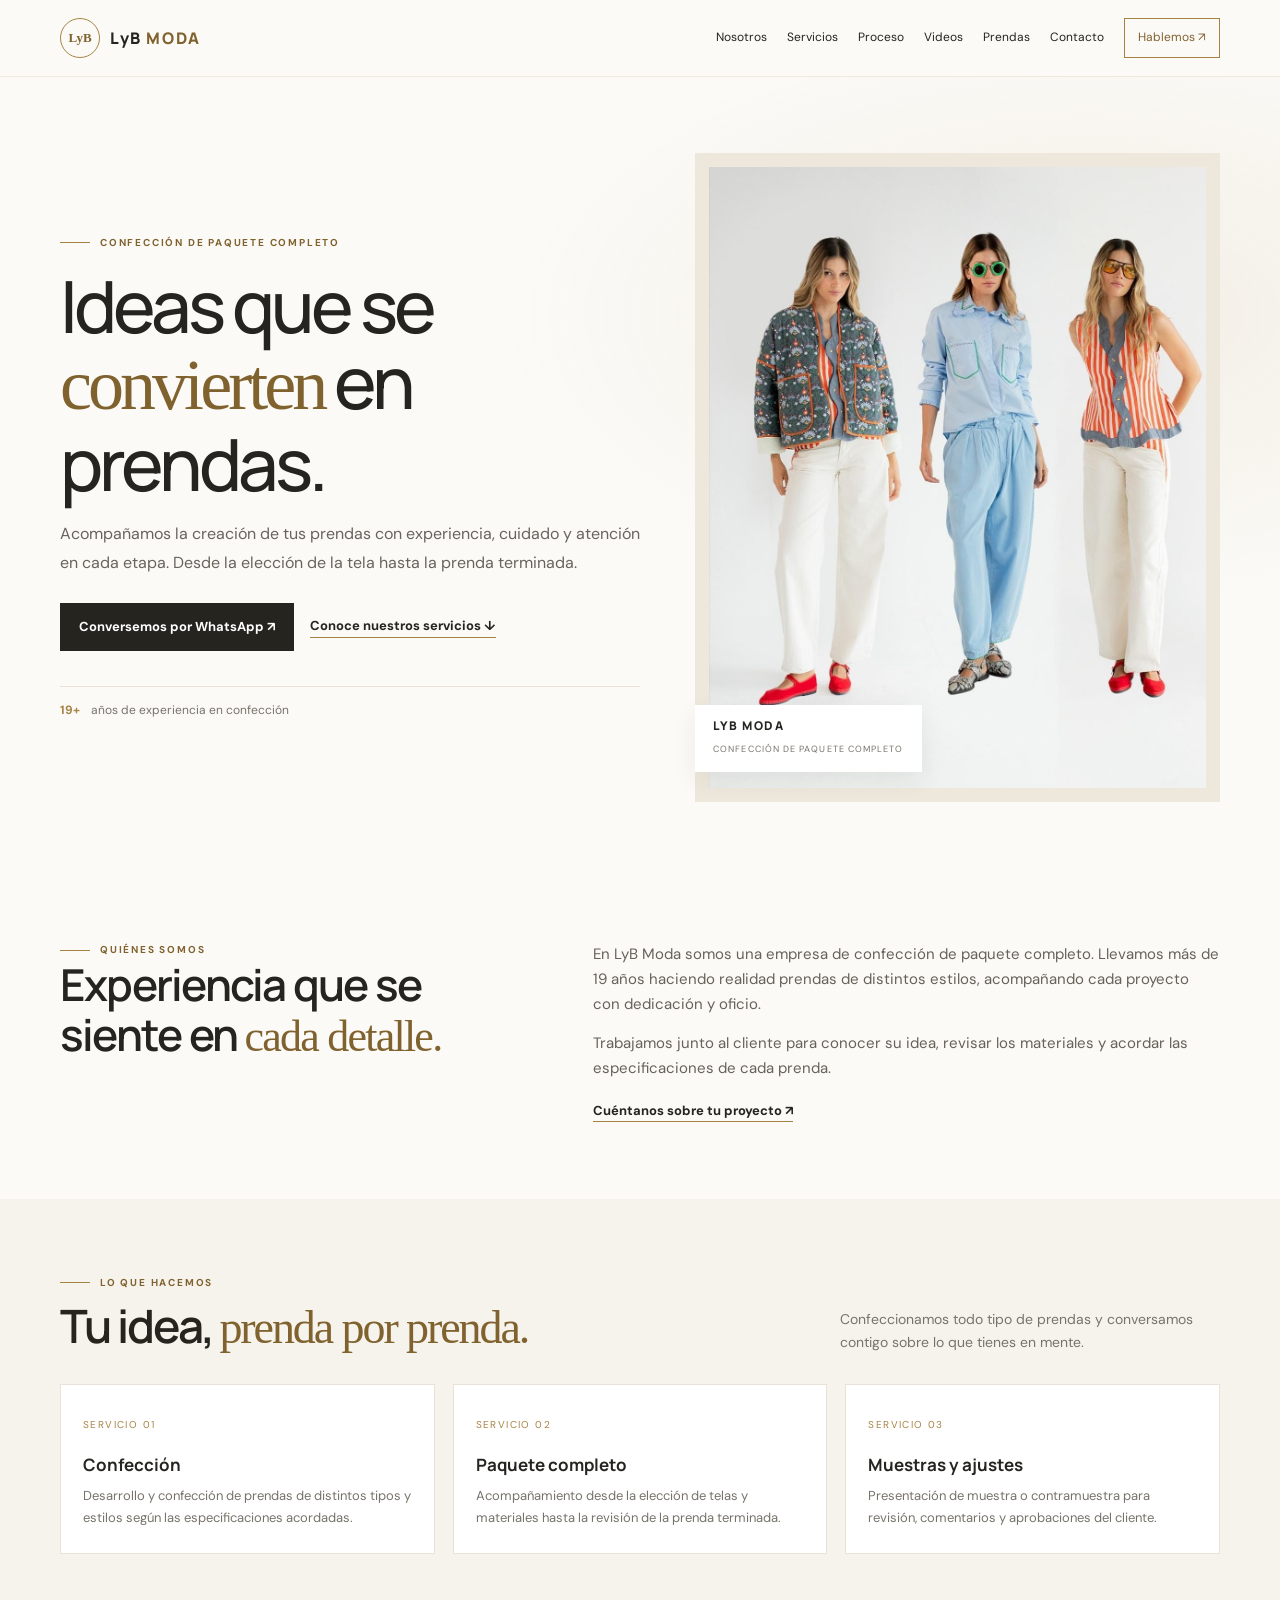
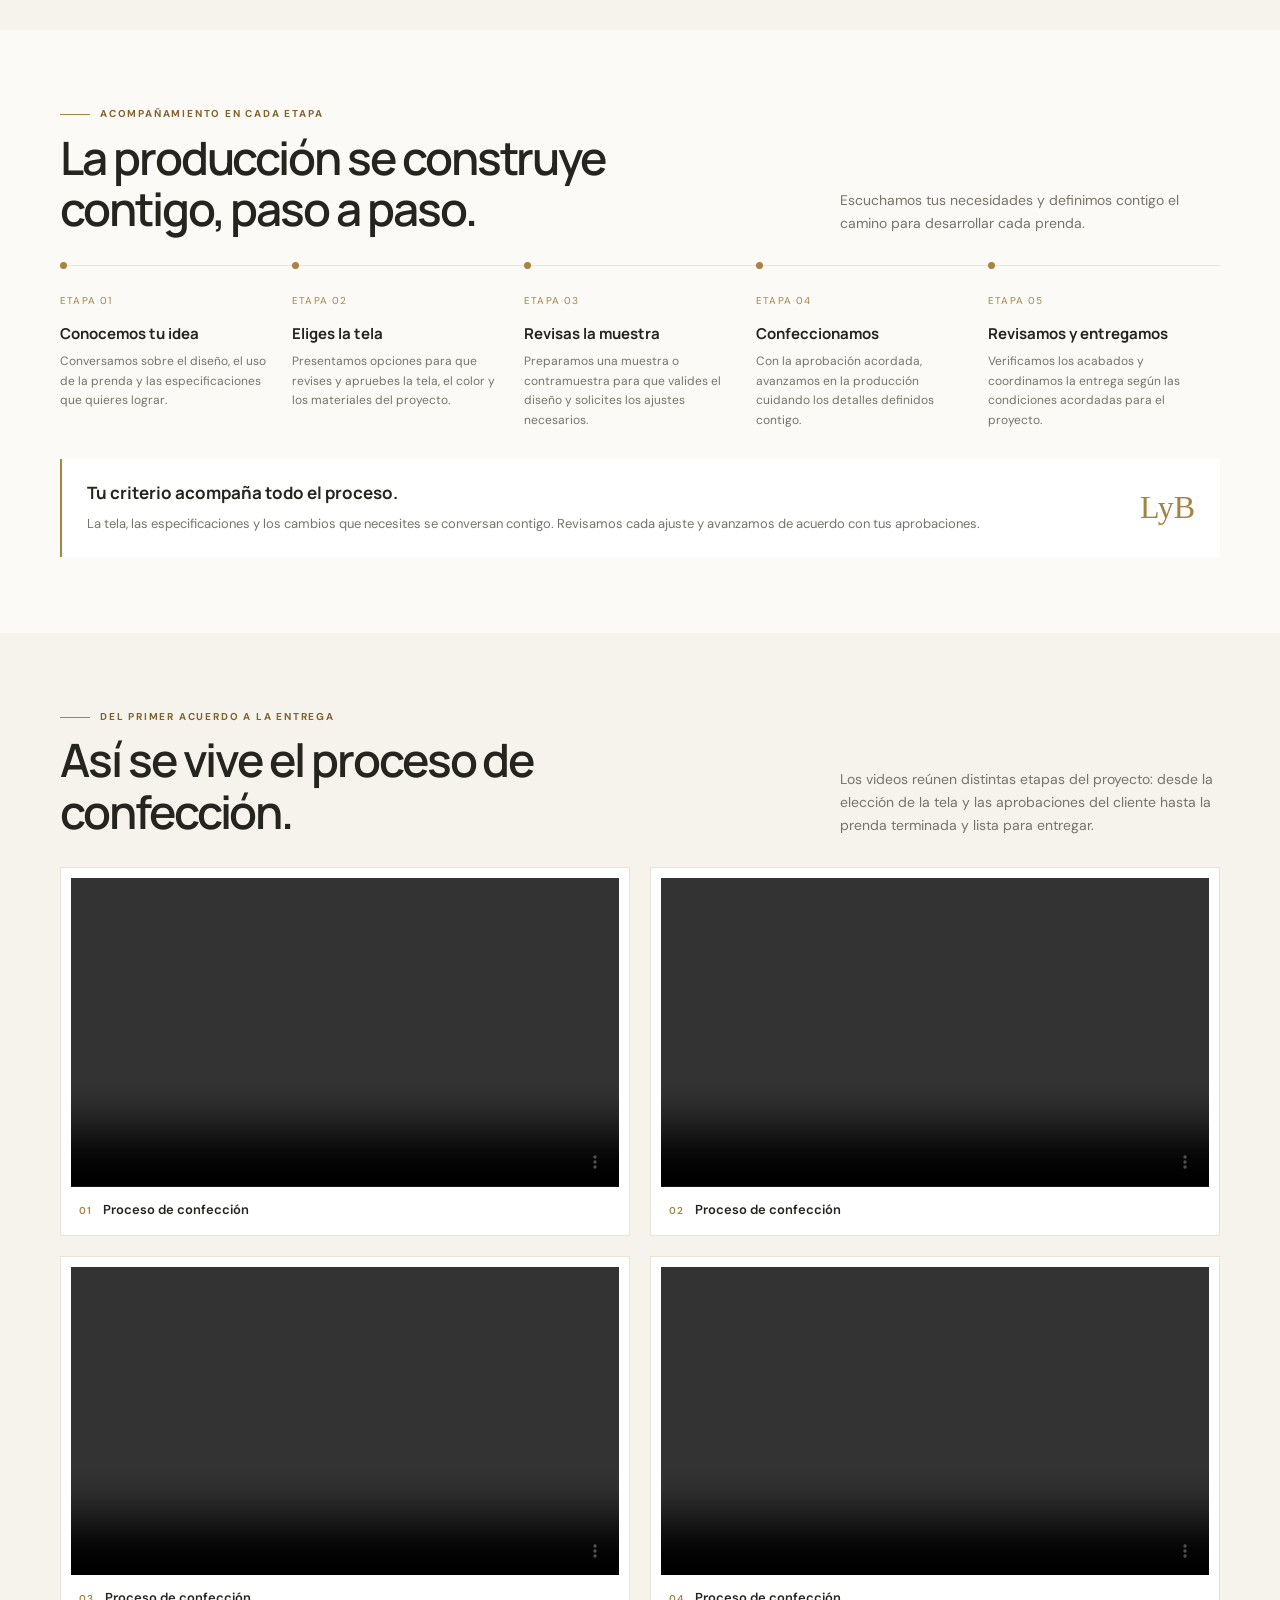
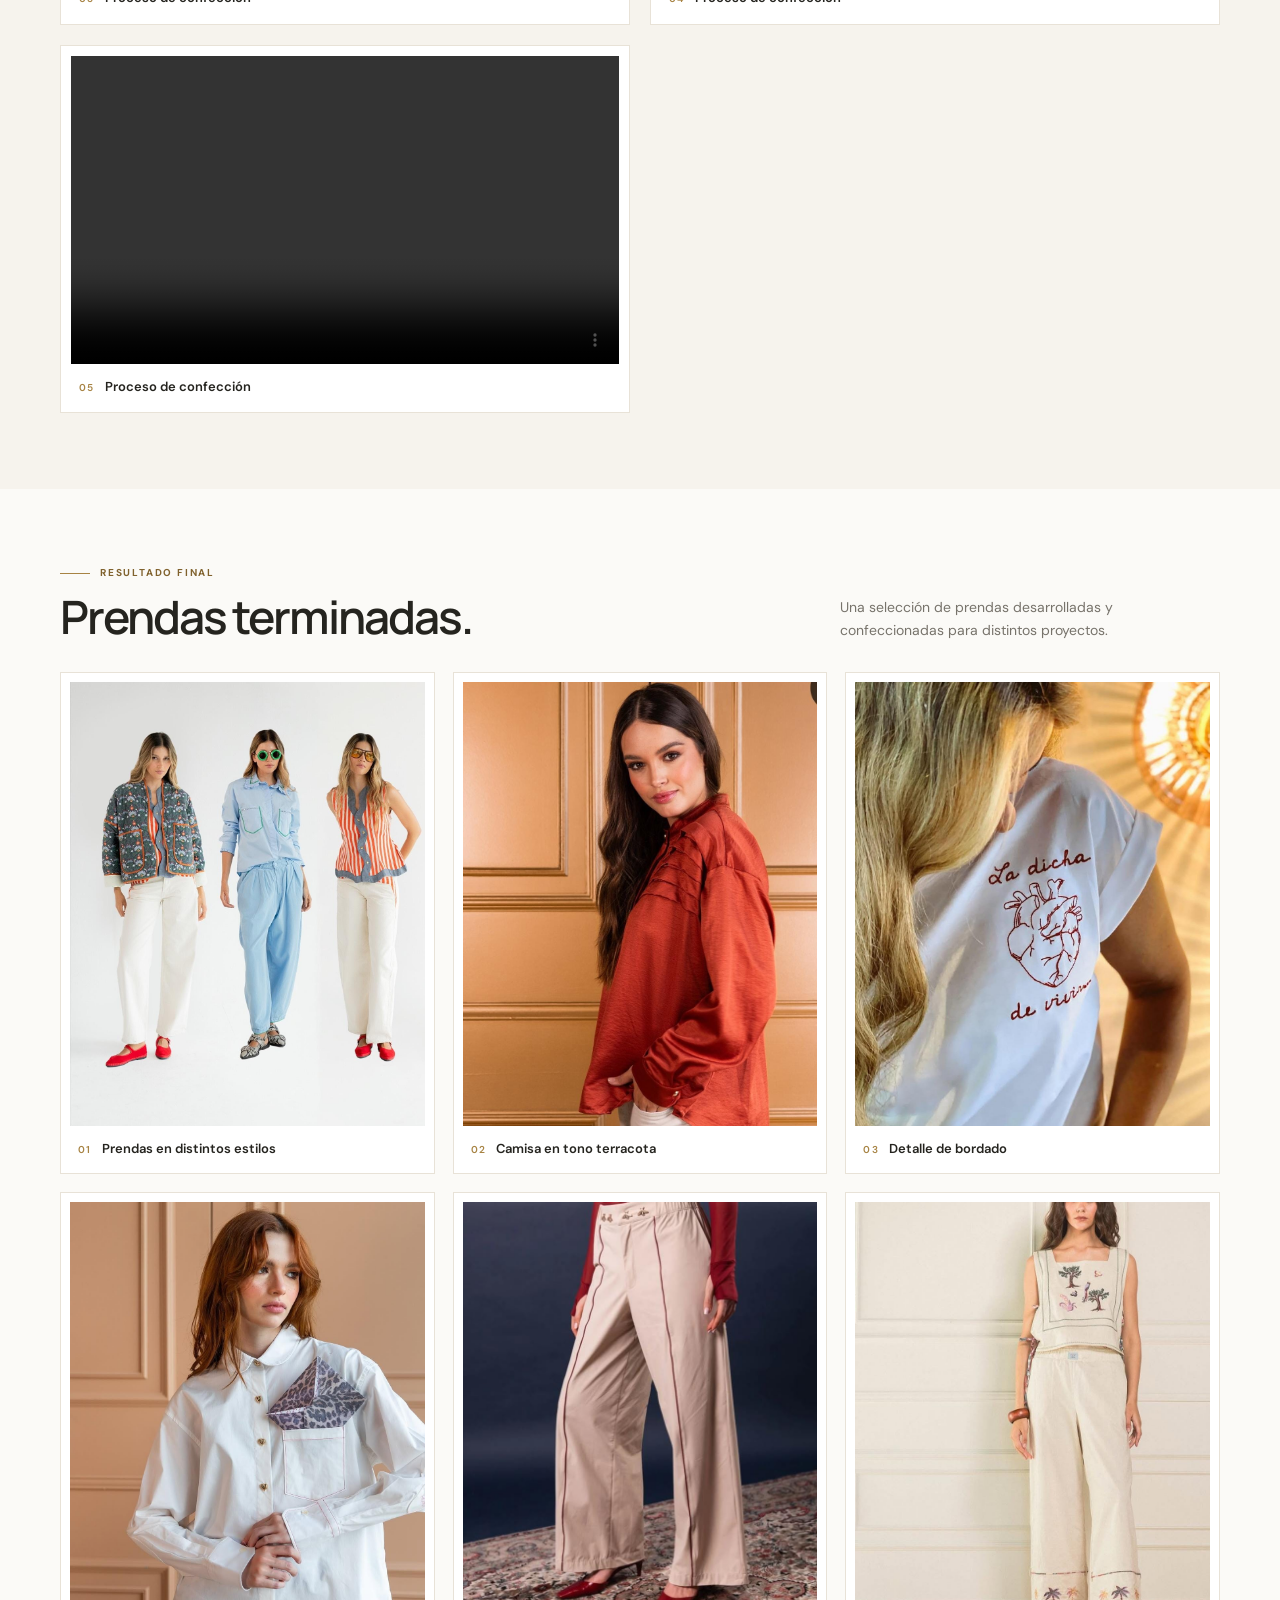
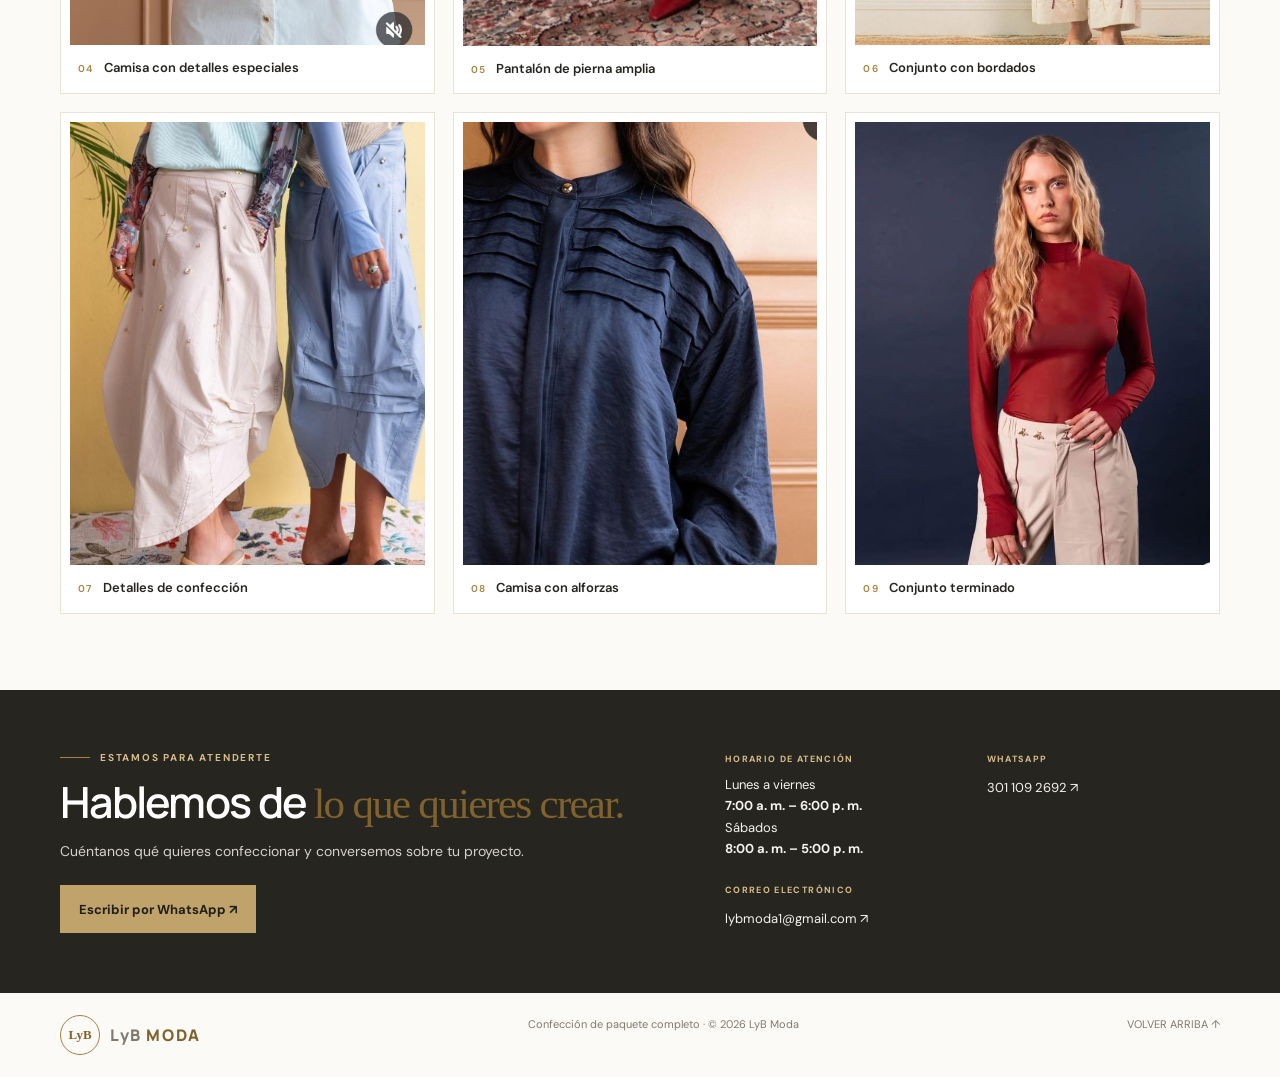
==== commit 4bb4a73f: "Add files via upload" ====
--- a/index.html
+++ b/index.html
@@ -1,51 +1,35 @@
 <!doctype html>
 <html lang="es">
-<head><link rel="icon" type="image/svg+xml" href="/favicon.svg"><meta name="google-site-verification" content="0dQCkHLIW9ZIrXyaN4uLLmkhu7YWwu2IbGahQfvzUVA">
-  <meta charset="utf-8"><meta name="viewport" content="width=device-width, initial-scale=1"><meta name="theme-color" content="#fbfaf7">
-  <meta name="description" content="LyB Moda: confección de paquete completo con más de 19 años de experiencia.">
+<head>
+  <meta charset="utf-8">
+  <meta name="viewport" content="width=device-width, initial-scale=1">
+  <meta name="google-site-verification" content="0dQCkHLIW9ZIrXyaN4uLLmkhu7YWwu2IbGahQfvzUVA">
+  <meta name="theme-color" content="#fbfaf7">
+  <meta name="description" content="LyB Moda: confección de paquete completo con más de 19 años de experiencia. Conoce nuestro proceso y prendas terminadas.">
   <title>LyB Moda | Confección de paquete completo</title>
-  <link rel="preconnect" href="https://fonts.googleapis.com"><link rel="preconnect" href="https://fonts.gstatic.com" crossorigin>
+  <link rel="icon" type="image/svg+xml" href="/favicon.svg">
+  <link rel="preconnect" href="https://fonts.googleapis.com">
+  <link rel="preconnect" href="https://fonts.gstatic.com" crossorigin>
   <link href="https://fonts.googleapis.com/css2?family=DM+Sans:wght@400;500;600;700&family=Manrope:wght@400;500;600;700;800&display=swap" rel="stylesheet">
-  <link rel="stylesheet" href="styles.css">
+  <style>
+    :root{--ink:#25241f;--muted:#77736b;--gold:#a78343;--deep:#80622e;--cream:#f6f3ed;--paper:#fbfaf7;--line:#e8e2d7;--white:#fff}
+    *{box-sizing:border-box}html{scroll-behavior:smooth;scroll-padding-top:110px}body{margin:0;background:var(--paper);color:var(--ink);font-family:'DM Sans',sans-serif;line-height:1.65}a{color:inherit}.wrap{width:min(1160px,calc(100% - 44px));margin:auto}.header{position:sticky;top:0;z-index:10;background:#fbfaf7f2;border-bottom:1px solid #eee8dd;backdrop-filter:blur(12px)}.head{min-height:76px;display:flex;align-items:center;justify-content:space-between;gap:24px}.brand{display:flex;align-items:center;gap:10px;text-decoration:none;flex:none}.mark{width:40px;height:40px;border:1px solid var(--gold);border-radius:50%;display:grid;place-items:center;color:var(--deep);font:700 13px Georgia}.brandname{font:800 16px Manrope;letter-spacing:.1em}.brandname span{color:var(--deep)}nav{display:flex;align-items:center;justify-content:flex-end;gap:20px;font-size:12px}nav a{text-decoration:none;white-space:nowrap}nav a:hover{color:var(--deep)}.navcta{padding:9px 13px;border:1px solid var(--gold);color:var(--deep)}.hero{padding:76px 0 64px;background:radial-gradient(ellipse at 85% 30%,#c0a36a20,transparent 38%),var(--paper)}.hero-grid{display:grid;grid-template-columns:1.05fr .95fr;align-items:center;gap:55px}.eyebrow{display:flex;gap:10px;align-items:center;text-transform:uppercase;color:var(--deep);font-size:10px;font-weight:700;letter-spacing:.18em}.eyebrow:before{content:'';width:30px;height:1px;background:var(--gold)}h1,h2,h3,p{margin-top:0}h1{max-width:700px;margin:18px 0;font:500 clamp(42px,6vw,72px)/1.04 Manrope;letter-spacing:-.055em}h1 em,h2 em{font:400 1em Georgia;color:var(--deep)}.herotext{max-width:620px;color:#68645d;font-size:16px;line-height:1.8}.actions{display:flex;gap:16px;align-items:center;flex-wrap:wrap;margin-top:25px}.button{display:inline-flex;align-items:center;justify-content:center;min-height:48px;padding:0 19px;text-decoration:none;font-size:13px;font-weight:700}.dark{background:var(--ink);color:white}.dark:hover{background:var(--deep)}.under{text-decoration:none;border-bottom:1px solid var(--gold);font-size:13px;font-weight:700}.herofoot{margin-top:35px;padding-top:14px;border-top:1px solid var(--line);font-size:12px;color:var(--muted)}.herofoot b{color:var(--gold);margin-right:8px}.hero-image{position:relative;padding:14px;background:#eee8dc}.hero-image img{width:100%;aspect-ratio:4/5;display:block;object-fit:cover;object-position:center 34%}.image-label{position:absolute;bottom:30px;left:0;background:white;padding:12px 18px;box-shadow:0 8px 24px #25241f12}.image-label b{display:block;font:800 12px Manrope;letter-spacing:.13em}.image-label small{font-size:9px;color:var(--muted);letter-spacing:.12em}.section{padding:76px 0}.cream{background:var(--cream)}.sectionhead{display:flex;justify-content:space-between;align-items:end;gap:24px;margin-bottom:30px}.sectionhead h2{max-width:670px;margin:9px 0 0;font:600 clamp(30px,4.4vw,46px)/1.12 Manrope;letter-spacing:-.045em}.sectionhead>p{max-width:380px;margin:0;color:var(--muted);font-size:14px}.about-grid{display:grid;grid-template-columns:.85fr 1.15fr;gap:70px;align-items:start}.about-grid h2{font:600 clamp(30px,4vw,44px)/1.14 Manrope;letter-spacing:-.04em}.about-copy{color:#666159;font-size:15px}.about-copy .under{display:inline-block;margin-top:4px;color:var(--ink)}.services{display:grid;grid-template-columns:repeat(3,1fr);gap:18px}.service{padding:25px 22px;background:white;border:1px solid var(--line)}.service-number{color:var(--gold);font-size:10px;letter-spacing:.14em}.service h3{margin:17px 0 9px;font:700 17px Manrope}.service p{margin:0;color:var(--muted);font-size:13px}.steps{display:grid;grid-template-columns:repeat(5,1fr);border-top:1px solid var(--line)}.step{position:relative;padding:20px 16px 0 0}.step:before{content:'';position:absolute;top:-4px;left:0;width:7px;height:7px;border-radius:50%;background:var(--gold)}.stepno{font-size:10px;letter-spacing:.12em;color:var(--gold)}.step h3{font:700 15px/1.3 Manrope;margin:12px 0 8px}.step p{font-size:12px;color:var(--muted);margin:0}.promise{margin-top:28px;padding:22px 25px;border-left:2px solid var(--gold);background:white;display:flex;justify-content:space-between;align-items:center;gap:24px}.promise strong{font:700 17px Manrope}.promise p{margin:6px 0 0;color:var(--muted);font-size:13px}.promise-mark{font:32px Georgia;color:var(--gold)}.videos{display:grid;grid-template-columns:repeat(2,minmax(0,1fr));gap:20px}.card{margin:0;padding:10px;background:white;border:1px solid var(--line)}.frame{aspect-ratio:16/9;background:#e9e4da}.frame video{width:100%;height:100%;display:block;object-fit:contain;background:#171613}.card figcaption{padding:12px 8px 5px;font-size:13px;font-weight:600}.number{margin-right:10px;font-size:10px;letter-spacing:.14em;color:var(--gold)}.gallery{display:grid;grid-template-columns:repeat(3,minmax(0,1fr));gap:18px}.photo-card{margin:0;padding:9px;background:white;border:1px solid var(--line)}.photo-frame{aspect-ratio:4/5;overflow:hidden;background:#e9e4da}.photo-frame img{width:100%;height:100%;display:block;object-fit:cover;transition:transform .4s ease}.photo-card:hover img{transform:scale(1.035)}.photo-card figcaption{padding:12px 8px 5px;font-size:13px;font-weight:600}.contact{background:#26251f;color:white;padding:60px 0}.contact-grid{display:grid;grid-template-columns:1.1fr .9fr;gap:60px;align-items:center}.contact h2{font:600 clamp(30px,4vw,43px)/1.12 Manrope;letter-spacing:-.04em;margin:12px 0}.contact p{margin:0;color:#d5d2cb;font-size:14px}.contact .eyebrow{color:#d7bd8b}.goldbtn{margin-top:22px;background:#c0a36a;color:#201e19}.details{display:grid;grid-template-columns:1fr 1fr;gap:23px 28px}.detail-label{display:block;margin-bottom:7px;color:#d7bd8b;font-size:9px;font-weight:700;letter-spacing:.15em}.detail-block p,.detail-block a{margin:0;color:#f6f3ed;font-size:13px}.detail-block a{text-decoration:none}.footer{padding:22px 0;color:#80796e;font-size:11px}.footinner{display:flex;justify-content:space-between;gap:18px;flex-wrap:wrap}.backtop{text-decoration:none}
+    @media(max-width:930px){.head{gap:14px}nav{gap:12px;font-size:11px}.hero-grid{gap:32px}.steps{grid-template-columns:repeat(3,1fr);gap:23px 0}.step:last-child{grid-column:auto}}
+    @media(max-width:700px){html{scroll-padding-top:145px}.wrap{width:calc(100% - 32px)}.head{padding:12px 0;flex-wrap:wrap}.brand{margin:0 auto 0 0}nav{width:100%;justify-content:flex-start;gap:8px 14px;flex-wrap:wrap;padding:2px 0 4px}nav a{font-size:11px}.navcta{margin-left:auto;padding:7px 9px}.hero{padding:48px 0}.hero-grid{grid-template-columns:1fr;gap:28px}.hero-image{max-width:510px;margin:auto}.section{padding:54px 0}.sectionhead{display:block}.sectionhead>p{margin-top:12px}.about-grid{grid-template-columns:1fr;gap:15px}.services{grid-template-columns:1fr;gap:12px}.service{padding:20px}.steps{grid-template-columns:1fr;gap:17px;border:0}.step{padding:0 0 0 21px;border-left:1px solid var(--line)}.step:before{top:3px;left:-4px}.step h3{margin-top:0}.promise{padding:18px;display:block}.promise-mark{display:none}.videos{grid-template-columns:1fr;gap:14px}.gallery{grid-template-columns:repeat(2,minmax(0,1fr));gap:11px}.photo-card{padding:6px}.photo-card figcaption{padding:9px 5px 4px;font-size:11px}.number{margin-right:5px}.contact-grid{grid-template-columns:1fr;gap:32px}.details{gap:20px 14px}.footer .brand{margin-right:auto}}
+    @media(max-width:420px){.gallery{grid-template-columns:1fr}.photo-frame{aspect-ratio:4/5}.navcta{margin-left:0}.hero h1{font-size:43px}}
+    @media(prefers-reduced-motion:reduce){html{scroll-behavior:auto}.photo-frame img{transition:none}}
+  </style>
 </head>
 <body>
-  <header class="site-header"><a class="brand" href="#inicio"><span class="brand-mark">L<span>&amp;</span>B</span><span class="brand-name">LYB <b>MODA</b></span></a>
-    <button class="menu-toggle" aria-expanded="false" aria-controls="site-nav" aria-label="Abrir menú"><span></span><span></span></button>
-    <nav id="site-nav" class="site-nav" aria-label="Navegación principal"><a href="#nosotros">Nosotros</a><a href="#servicios">Servicios</a><a href="#galeria">Galería</a><a href="diseno-proceso.html">Diseño y proceso</a><a href="#horarios">Horarios</a><a class="nav-cta" href="https://wa.me/573011092692" target="_blank" rel="noopener">Hablemos ↗</a></nav>
-  </header>
-  <main>
-    <section class="hero" id="inicio"><div class="hero-copy"><p class="eyebrow">CONFECCIÓN DE PAQUETE COMPLETO</p><h1>Ideas que se<br><em>convierten</em> en prendas.</h1><p class="hero-text">Acompañamos la creación de tus prendas con experiencia, cuidado y atención en cada etapa.</p><div class="hero-actions"><a class="button button-dark" href="https://wa.me/573011092692?text=Hola%20LyB%20Moda%2C%20quiero%20conocer%20sus%20servicios." target="_blank" rel="noopener">Conversemos por WhatsApp ↗</a><a class="text-link" href="#servicios">Conoce nuestros servicios ↓</a></div><p class="hero-note">Más de <strong>19 años</strong> de experiencia</p></div><div class="hero-art"><div class="art-arch"><img src="lookbook-equipo.webp" alt="Tres propuestas de prendas en diferentes estilos"></div><div class="art-label"><b>LYB MODA</b><small>HECHO CON EXPERIENCIA</small></div></div><a class="scroll-cue" href="#nosotros">↓ &nbsp; DESLIZA PARA CONOCERNOS</a></section>
-    <section class="intro section" id="nosotros"><div class="section-kicker">01 <span>—</span> QUIÉNES SOMOS</div><div class="intro-content"><h2>Experiencia que<br>se siente en <em>cada detalle.</em></h2><div class="intro-copy"><p>En LyB Moda somos una empresa de confección de paquete completo. Llevamos más de 19 años haciendo realidad prendas de distintos estilos, acompañando cada proyecto con dedicación y oficio.</p><a class="under-link" href="https://wa.me/573011092692" target="_blank" rel="noopener">Cuéntanos sobre tu proyecto ↗</a></div></div></section>
-    <section class="services section" id="servicios"><div class="section-head"><div><div class="section-kicker">02 <span>—</span> LO QUE HACEMOS</div><h2>Tu idea, <em>prenda por prenda.</em></h2></div><p>Confeccionamos todo tipo de prendas. Hablemos de lo que tienes en mente.</p></div><div class="service-grid"><article class="service-card"><span class="service-index">A / 01</span><div class="service-icon">✳</div><h3>Confección</h3><p>Realizamos prendas de distintos tipos y estilos.</p></article><article class="service-card"><span class="service-index">A / 02</span><div class="service-icon">◌</div><h3>Paquete completo</h3><p>Un servicio pensado para acompañar tu proyecto de confección.</p></article><article class="service-card"><span class="service-index">A / 03</span><div class="service-icon">⌁</div><h3>Atención cercana</h3><p>Conversemos sobre tu necesidad y los detalles de tu pedido.</p></article></div></section>
-    <section class="gallery section" id="galeria"><div class="section-kicker">03 <span>—</span> GALERÍA</div><div class="gallery-heading"><h2>Del proceso<br>a la <em>prenda.</em></h2><p>Una muestra visual de prendas y fichas de trabajo.</p></div><h3 class="gallery-subtitle">Prendas terminadas <span>01 / 06</span></h3><div class="garment-grid">
-      <figure class="garment-card"><img src="lookbook-equipo.webp" alt="Tres propuestas de prendas en diferentes estilos" loading="lazy"><figcaption><span>01</span> Diferentes estilos</figcaption></figure>
-      <figure class="garment-card"><img src="detalle-bordado.webp" alt="Detalle de bordado aplicado en una prenda" loading="lazy"><figcaption><span>02</span> Detalle de bordado</figcaption></figure>
-      <figure class="garment-card"><img src="conjunto-claro.webp" alt="Conjunto claro con detalles decorativos" loading="lazy"><figcaption><span>03</span> Conjunto en tonos claros</figcaption></figure>
-      <figure class="garment-card"><img src="pantalon-sastrero.webp" alt="Pantalón de pierna amplia en tono claro" loading="lazy"><figcaption><span>04</span> Pantalón de pierna amplia</figcaption></figure>
-      <figure class="garment-card"><img src="blusa-roja.webp" alt="Blusa roja de manga larga" loading="lazy"><figcaption><span>05</span> Blusa de manga larga</figcaption></figure>
-      <figure class="garment-card"><img src="blusa-azul.webp" alt="Detalle de blusa azul con pliegues" loading="lazy"><figcaption><span>06</span> Detalle de confección</figcaption></figure>
-    </div></div>
-<div class="process-heading">
-  <div>
-    <h3 class="gallery-subtitle">Fichas y proceso</h3>
-    <p>Detalles de confección y especificaciones de las prendas.</p>
-  </div>
-  <span>02 / 02</span>
-</div>
-<div class="process-grid">
-  <figure class="process-card">
-    <img src="ficha-prenda-drapeada.webp" alt="Ficha técnica con detalles de confección de una prenda drapeada" loading="lazy">
-    <figcaption>Ficha de confección · Prenda drapeada</figcaption>
-  </figure>
-  <figure class="process-card">
-    <img src="ficha-pantalon-detalles.webp" alt="Ficha técnica de pantalón con detalles de bolsillos y costuras" loading="lazy">
-    <figcaption>Ficha de confección · Detalles de pantalón</figcaption>
-  </figure>
-</div>
-</section>
-    <section class="contact-band" id="horarios"><div class="section-kicker">04 <span>—</span> ESTAMOS PARA ATENDERTE</div><div class="contact-layout"><div><h2>Hablemos de<br><em>lo que quieres crear.</em></h2><a class="button button-light" href="https://wa.me/573011092692?text=Hola%20LyB%20Moda%2C%20quiero%20hacer%20una%20consulta." target="_blank" rel="noopener">Escríbenos por WhatsApp ↗</a></div><div class="contact-details"><div class="detail-block"><span class="detail-label">HORARIO DE ATENCIÓN</span><p>Lunes a viernes <b>7:00 a. m. – 6:00 p. m.</b><br>Sábados <b>8:00 a. m. – 5:00 p. m.</b></p></div><div class="detail-block"><span class="detail-label">WHATSAPP</span><a href="https://wa.me/573011092692" target="_blank" rel="noopener">301 109 2692 ↗</a></div><div class="detail-block"><span class="detail-label">CORREO ELECTRÓNICO</span><a href="mailto:lybmoda1@gmail.com">lybmoda1@gmail.com ↗</a></div></div></div></section>
-  </main>
-  <footer class="footer"><a class="brand" href="#inicio"><span class="brand-mark">L<span>&amp;</span>B</span><span class="brand-name">LYB <b>MODA</b></span></a><span class="footer-note">Confección de paquete completo</span><a class="back-top" href="#inicio">VOLVER ARRIBA ↑</a><span class="copyright">© <span id="year">2026</span> LyB Moda</span></footer>
-  <script src="script.js"></script>
+<header class="header"><div class="wrap head"><a class="brand" href="#inicio" aria-label="LyB Moda, inicio"><span class="mark">LyB</span><span class="brandname">LyB <span>MODA</span></span></a><nav aria-label="Navegación principal"><a href="#nosotros">Nosotros</a><a href="#servicios">Servicios</a><a href="#proceso">Proceso</a><a href="#videos">Videos</a><a href="#prendas">Prendas</a><a href="#horarios">Contacto</a><a class="navcta" href="https://wa.me/573011092692" target="_blank" rel="noopener">Hablemos ↗</a></nav></div></header>
+<main>
+<section class="hero" id="inicio"><div class="wrap hero-grid"><div><div class="eyebrow">Confección de paquete completo</div><h1>Ideas que se <em>convierten</em> en prendas.</h1><p class="herotext">Acompañamos la creación de tus prendas con experiencia, cuidado y atención en cada etapa. Desde la elección de la tela hasta la prenda terminada.</p><div class="actions"><a class="button dark" href="https://wa.me/573011092692?text=Hola%20LyB%20Moda%2C%20quiero%20conocer%20sus%20servicios." target="_blank" rel="noopener">Conversemos por WhatsApp ↗</a><a class="under" href="#servicios">Conoce nuestros servicios ↓</a></div><div class="herofoot"><b>19+</b> años de experiencia en confección</div></div><div class="hero-image"><img src="prenda-terminada-01.jpg" alt="Tres propuestas de prendas terminadas en diferentes estilos" fetchpriority="high"><div class="image-label"><b>LYB MODA</b><small>CONFECCIÓN DE PAQUETE COMPLETO</small></div></div></div></section>
+<section class="section" id="nosotros"><div class="wrap about-grid"><div><div class="eyebrow">Quiénes somos</div><h2>Experiencia que se siente en <em>cada detalle.</em></h2></div><div class="about-copy"><p>En LyB Moda somos una empresa de confección de paquete completo. Llevamos más de 19 años haciendo realidad prendas de distintos estilos, acompañando cada proyecto con dedicación y oficio.</p><p>Trabajamos junto al cliente para conocer su idea, revisar los materiales y acordar las especificaciones de cada prenda.</p><a class="under" href="https://wa.me/573011092692?text=Hola%20LyB%20Moda%2C%20quiero%20hablar%20sobre%20un%20proyecto." target="_blank" rel="noopener">Cuéntanos sobre tu proyecto ↗</a></div></div></section>
+<section class="section cream" id="servicios"><div class="wrap"><div class="sectionhead"><div><div class="eyebrow">Lo que hacemos</div><h2>Tu idea, <em>prenda por prenda.</em></h2></div><p>Confeccionamos todo tipo de prendas y conversamos contigo sobre lo que tienes en mente.</p></div><div class="services"><article class="service"><span class="service-number">SERVICIO 01</span><h3>Confección</h3><p>Desarrollo y confección de prendas de distintos tipos y estilos según las especificaciones acordadas.</p></article><article class="service"><span class="service-number">SERVICIO 02</span><h3>Paquete completo</h3><p>Acompañamiento desde la elección de telas y materiales hasta la revisión de la prenda terminada.</p></article><article class="service"><span class="service-number">SERVICIO 03</span><h3>Muestras y ajustes</h3><p>Presentación de muestra o contramuestra para revisión, comentarios y aprobaciones del cliente.</p></article></div></div></section>
+<section class="section" id="proceso"><div class="wrap"><div class="sectionhead"><div><div class="eyebrow">Acompañamiento en cada etapa</div><h2>La producción se construye contigo, paso a paso.</h2></div><p>Escuchamos tus necesidades y definimos contigo el camino para desarrollar cada prenda.</p></div><div class="steps"><article class="step"><span class="stepno">ETAPA 01</span><h3>Conocemos tu idea</h3><p>Conversamos sobre el diseño, el uso de la prenda y las especificaciones que quieres lograr.</p></article><article class="step"><span class="stepno">ETAPA 02</span><h3>Eliges la tela</h3><p>Presentamos opciones para que revises y apruebes la tela, el color y los materiales del proyecto.</p></article><article class="step"><span class="stepno">ETAPA 03</span><h3>Revisas la muestra</h3><p>Preparamos una muestra o contramuestra para que valides el diseño y solicites los ajustes necesarios.</p></article><article class="step"><span class="stepno">ETAPA 04</span><h3>Confeccionamos</h3><p>Con la aprobación acordada, avanzamos en la producción cuidando los detalles definidos contigo.</p></article><article class="step"><span class="stepno">ETAPA 05</span><h3>Revisamos y entregamos</h3><p>Verificamos los acabados y coordinamos la entrega según las condiciones acordadas para el proyecto.</p></article></div><div class="promise"><div><strong>Tu criterio acompaña todo el proceso.</strong><p>La tela, las especificaciones y los cambios que necesites se conversan contigo. Revisamos cada ajuste y avanzamos de acuerdo con tus aprobaciones.</p></div><span class="promise-mark">LyB</span></div></div></section>
+<section class="section cream" id="videos"><div class="wrap"><div class="sectionhead"><div><div class="eyebrow">Del primer acuerdo a la entrega</div><h2>Así se vive el proceso de confección.</h2></div><p>Los videos reúnen distintas etapas del proyecto: desde la elección de la tela y las aprobaciones del cliente hasta la prenda terminada y lista para entregar.</p></div><div class="videos"><figure class="card"><div class="frame"><video controls playsinline preload="metadata" aria-label="Video del proceso LyB Moda, clip 1"><source src="proceso-01.mp4" type="video/mp4">Tu navegador no puede reproducir este video.</video></div><figcaption><span class="number">01</span>Proceso de confección</figcaption></figure><figure class="card"><div class="frame"><video controls playsinline preload="metadata" aria-label="Video del proceso LyB Moda, clip 2"><source src="proceso-02.mp4" type="video/mp4">Tu navegador no puede reproducir este video.</video></div><figcaption><span class="number">02</span>Proceso de confección</figcaption></figure><figure class="card"><div class="frame"><video controls playsinline preload="metadata" aria-label="Video del proceso LyB Moda, clip 3"><source src="proceso-03.mp4" type="video/mp4">Tu navegador no puede reproducir este video.</video></div><figcaption><span class="number">03</span>Proceso de confección</figcaption></figure><figure class="card"><div class="frame"><video controls playsinline preload="metadata" aria-label="Video del proceso LyB Moda, clip 4"><source src="proceso-04.mp4" type="video/mp4">Tu navegador no puede reproducir este video.</video></div><figcaption><span class="number">04</span>Proceso de confección</figcaption></figure><figure class="card"><div class="frame"><video controls playsinline preload="metadata" aria-label="Video del proceso LyB Moda, clip 5"><source src="proceso-05.mp4" type="video/mp4">Tu navegador no puede reproducir este video.</video></div><figcaption><span class="number">05</span>Proceso de confección</figcaption></figure></div></div></section>
+<section class="section" id="prendas"><div class="wrap"><div class="sectionhead"><div><div class="eyebrow">Resultado final</div><h2>Prendas terminadas.</h2></div><p>Una selección de prendas desarrolladas y confeccionadas para distintos proyectos.</p></div><div class="gallery"><figure class="photo-card"><div class="photo-frame"><img src="prenda-terminada-01.jpg" alt="Tres propuestas de prendas terminadas en diferentes estilos" loading="lazy"></div><figcaption><span class="number">01</span>Prendas en distintos estilos</figcaption></figure><figure class="photo-card"><div class="photo-frame"><img src="prenda-terminada-02.jpg" alt="Camisa satinada en tono terracota" loading="lazy"></div><figcaption><span class="number">02</span>Camisa en tono terracota</figcaption></figure><figure class="photo-card"><div class="photo-frame"><img src="prenda-terminada-03.jpg" alt="Detalle de camiseta blanca con diseño bordado" loading="lazy"></div><figcaption><span class="number">03</span>Detalle de bordado</figcaption></figure><figure class="photo-card"><div class="photo-frame"><img src="prenda-terminada-04.jpg" alt="Camisa blanca con bolsillo y detalles estampados" loading="lazy"></div><figcaption><span class="number">04</span>Camisa con detalles especiales</figcaption></figure><figure class="photo-card"><div class="photo-frame"><img src="prenda-terminada-05.jpg" alt="Pantalón amplio en tono claro con vivos contrastantes" loading="lazy"></div><figcaption><span class="number">05</span>Pantalón de pierna amplia</figcaption></figure><figure class="photo-card"><div class="photo-frame"><img src="prenda-terminada-06.jpg" alt="Conjunto claro bordado con motivos decorativos" loading="lazy"></div><figcaption><span class="number">06</span>Conjunto con bordados</figcaption></figure><figure class="photo-card"><div class="photo-frame"><img src="prenda-terminada-07.jpg" alt="Prendas terminadas en tonos claros y azul" loading="lazy"></div><figcaption><span class="number">07</span>Detalles de confección</figcaption></figure><figure class="photo-card"><div class="photo-frame"><img src="prenda-terminada-08.jpg" alt="Camisa azul oscuro con alforzas decorativas" loading="lazy"></div><figcaption><span class="number">08</span>Camisa con alforzas</figcaption></figure><figure class="photo-card"><div class="photo-frame"><img src="prenda-terminada-09.jpg" alt="Conjunto con blusa roja y pantalón claro" loading="lazy"></div><figcaption><span class="number">09</span>Conjunto terminado</figcaption></figure></div></div></section>
+<section class="contact" id="horarios"><div class="wrap contact-grid"><div><div class="eyebrow">Estamos para atenderte</div><h2>Hablemos de <em>lo que quieres crear.</em></h2><p>Cuéntanos qué quieres confeccionar y conversemos sobre tu proyecto.</p><a class="button goldbtn" href="https://wa.me/573011092692?text=Hola%20LyB%20Moda%2C%20quiero%20cotizar%20un%20proyecto%20de%20confecci%C3%B3n." target="_blank" rel="noopener">Escribir por WhatsApp ↗</a></div><div class="details"><div class="detail-block"><span class="detail-label">HORARIO DE ATENCIÓN</span><p>Lunes a viernes<br><b>7:00 a. m. – 6:00 p. m.</b><br>Sábados<br><b>8:00 a. m. – 5:00 p. m.</b></p></div><div class="detail-block"><span class="detail-label">WHATSAPP</span><a href="https://wa.me/573011092692" target="_blank" rel="noopener">301 109 2692 ↗</a></div><div class="detail-block"><span class="detail-label">CORREO ELECTRÓNICO</span><a href="mailto:lybmoda1@gmail.com">lybmoda1@gmail.com ↗</a></div></div></div></section>
+</main><footer class="footer"><div class="wrap footinner"><a class="brand" href="#inicio" aria-label="LyB Moda, volver al inicio"><span class="mark">LyB</span><span class="brandname">LyB <span>MODA</span></span></a><span>Confección de paquete completo · © 2026 LyB Moda</span><a class="backtop" href="#inicio">VOLVER ARRIBA ↑</a></div></footer>
 </body>
-</html>
+</html>
